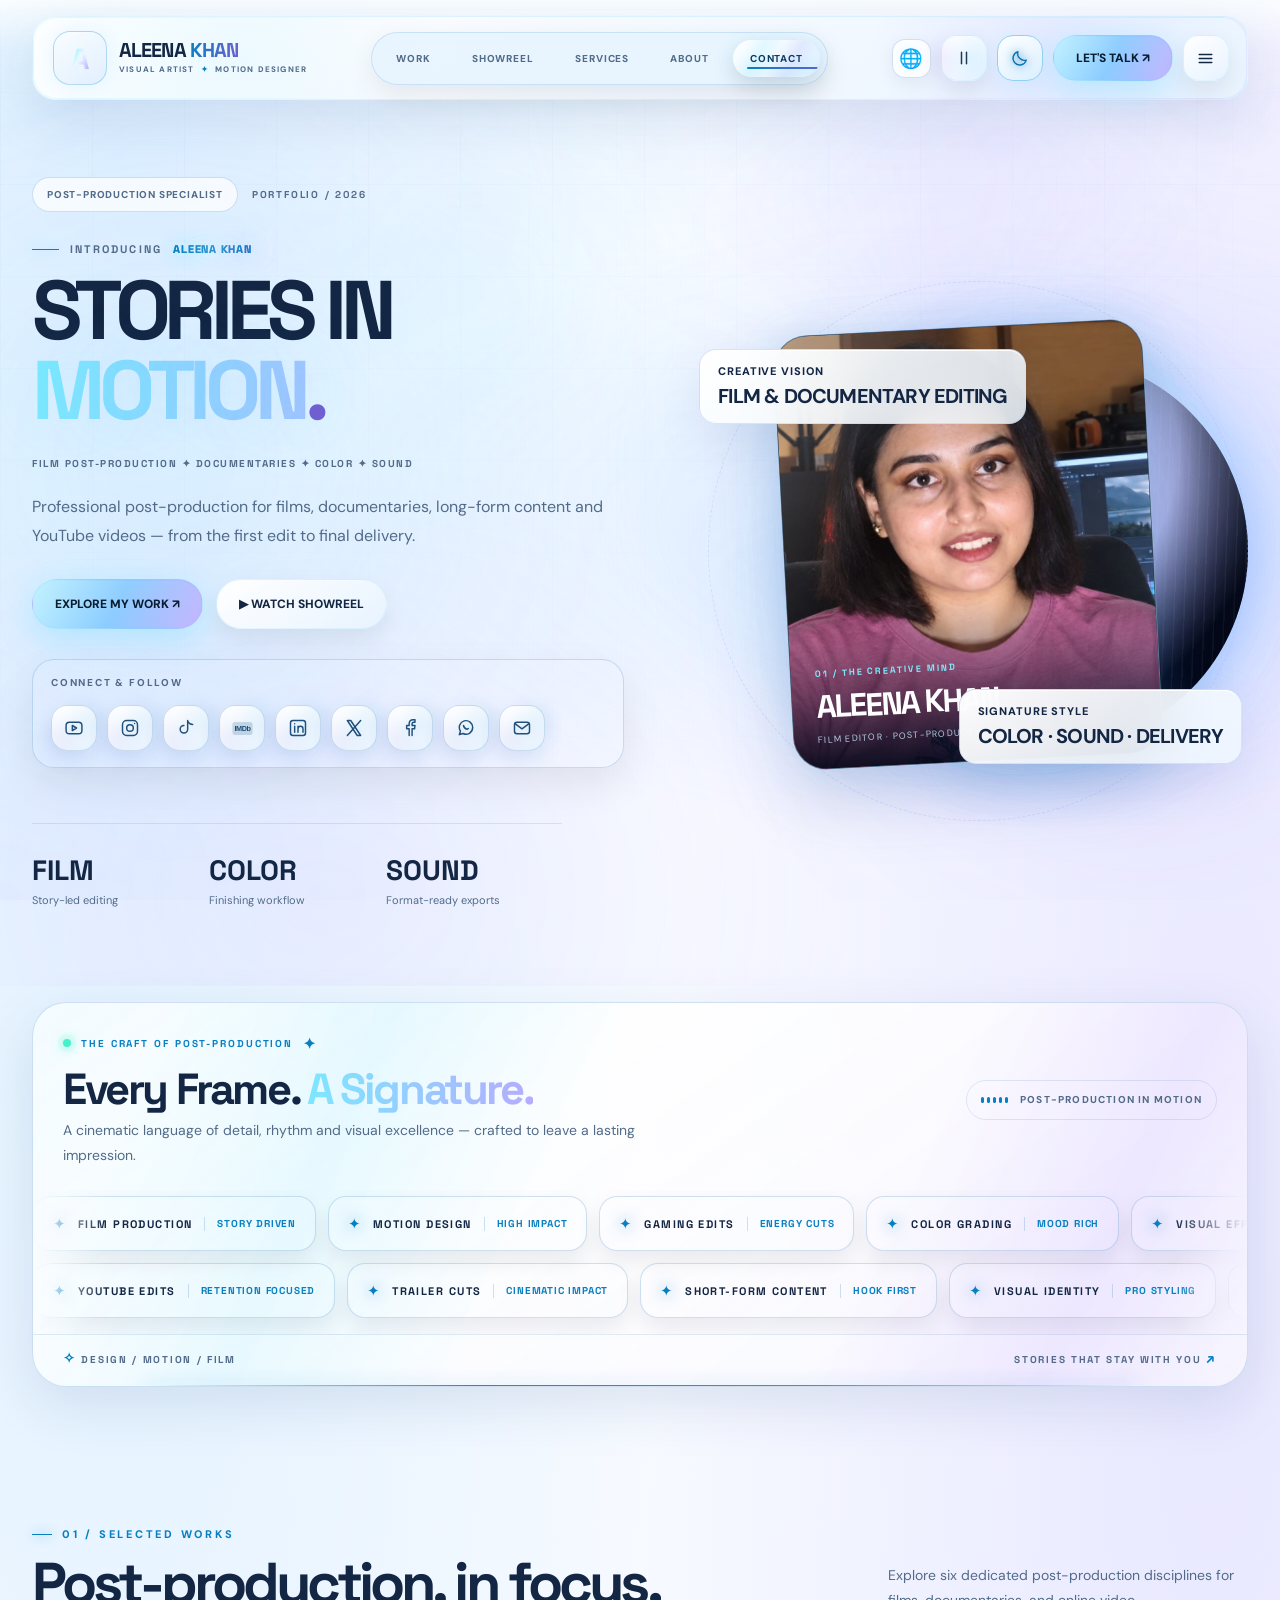
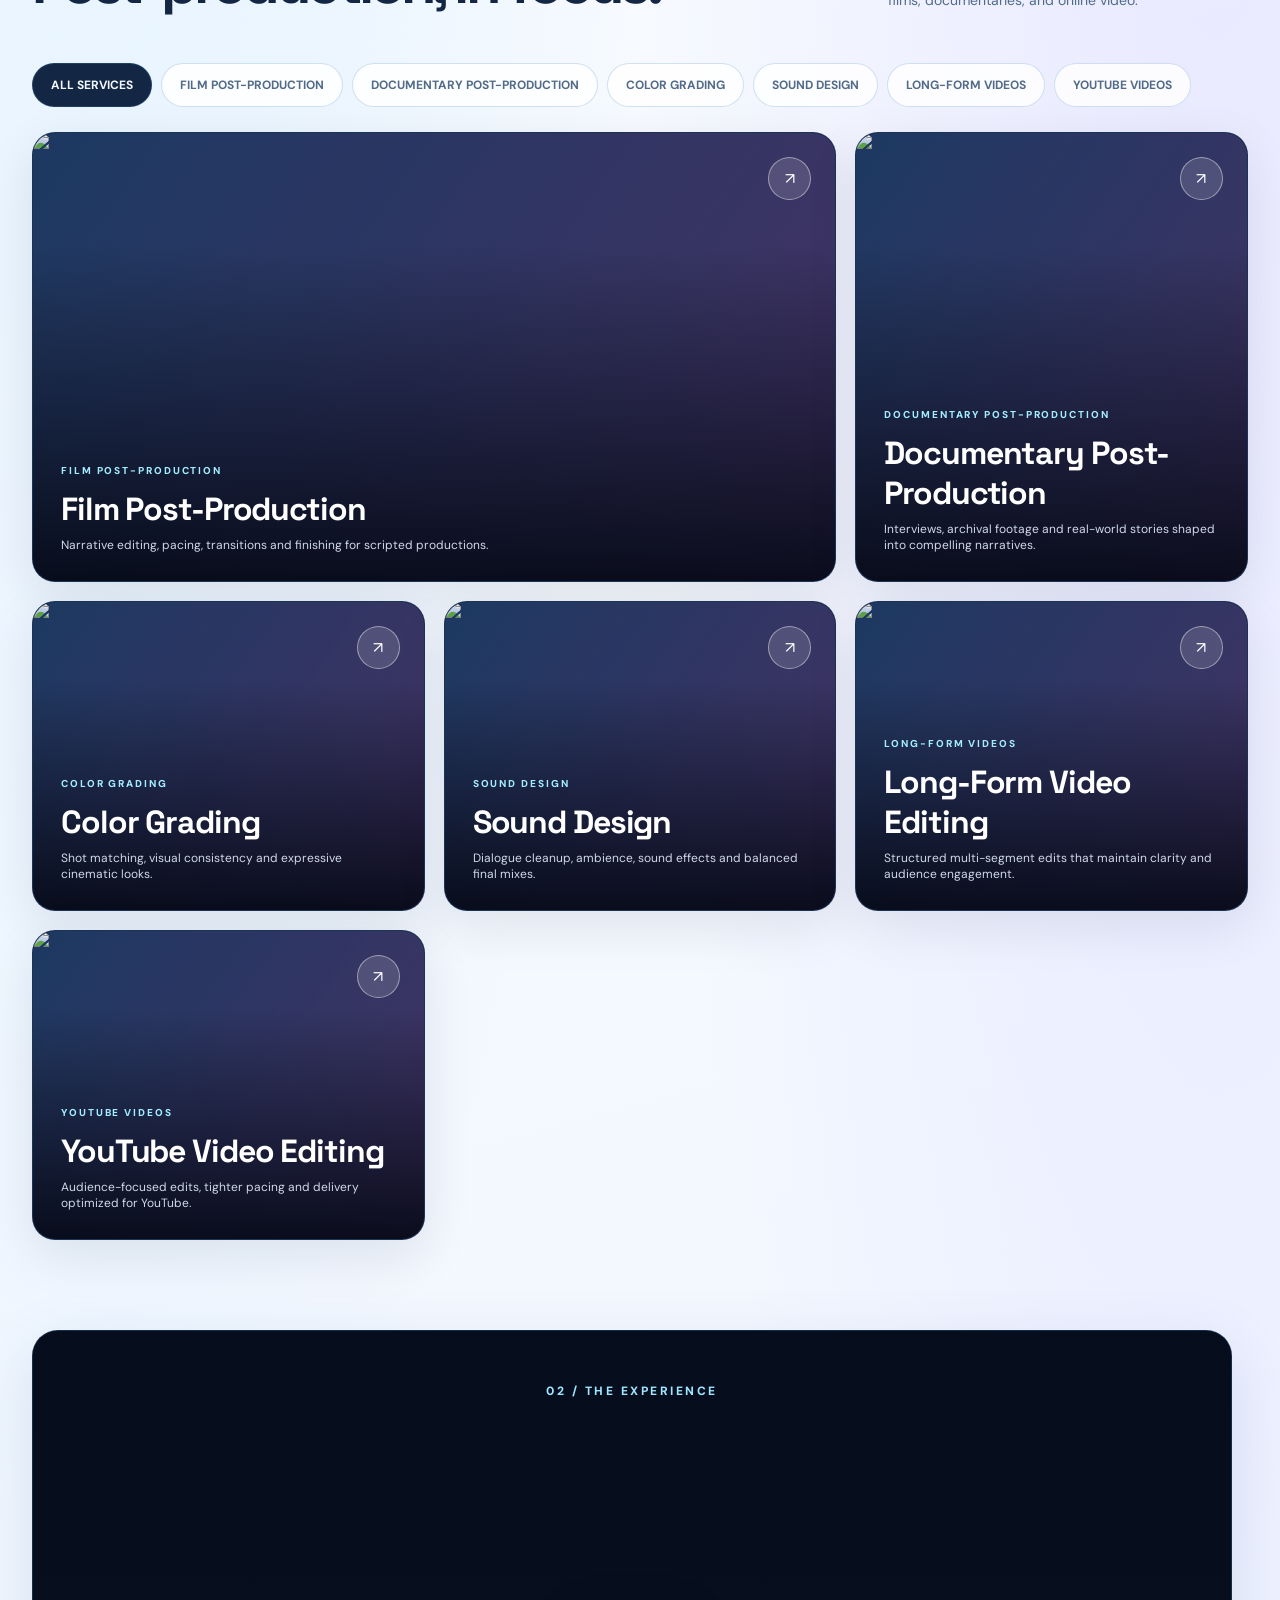
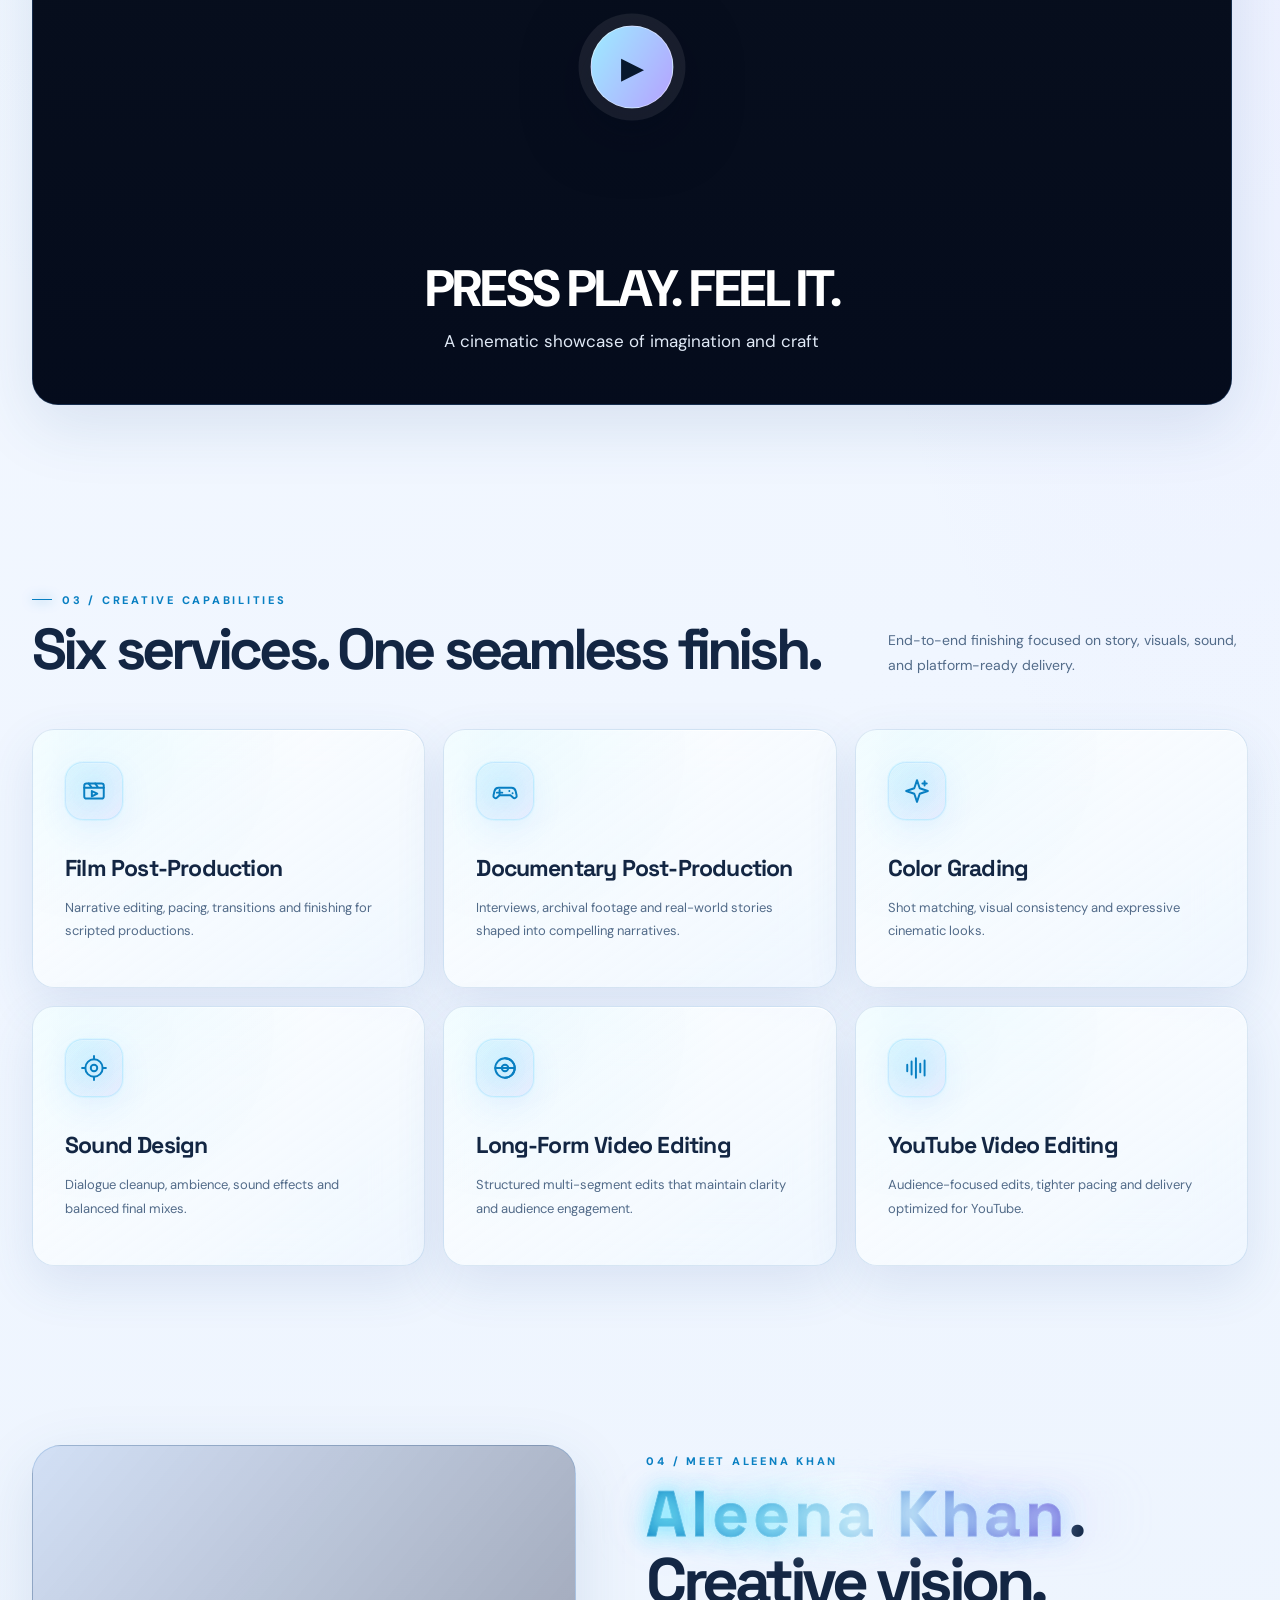
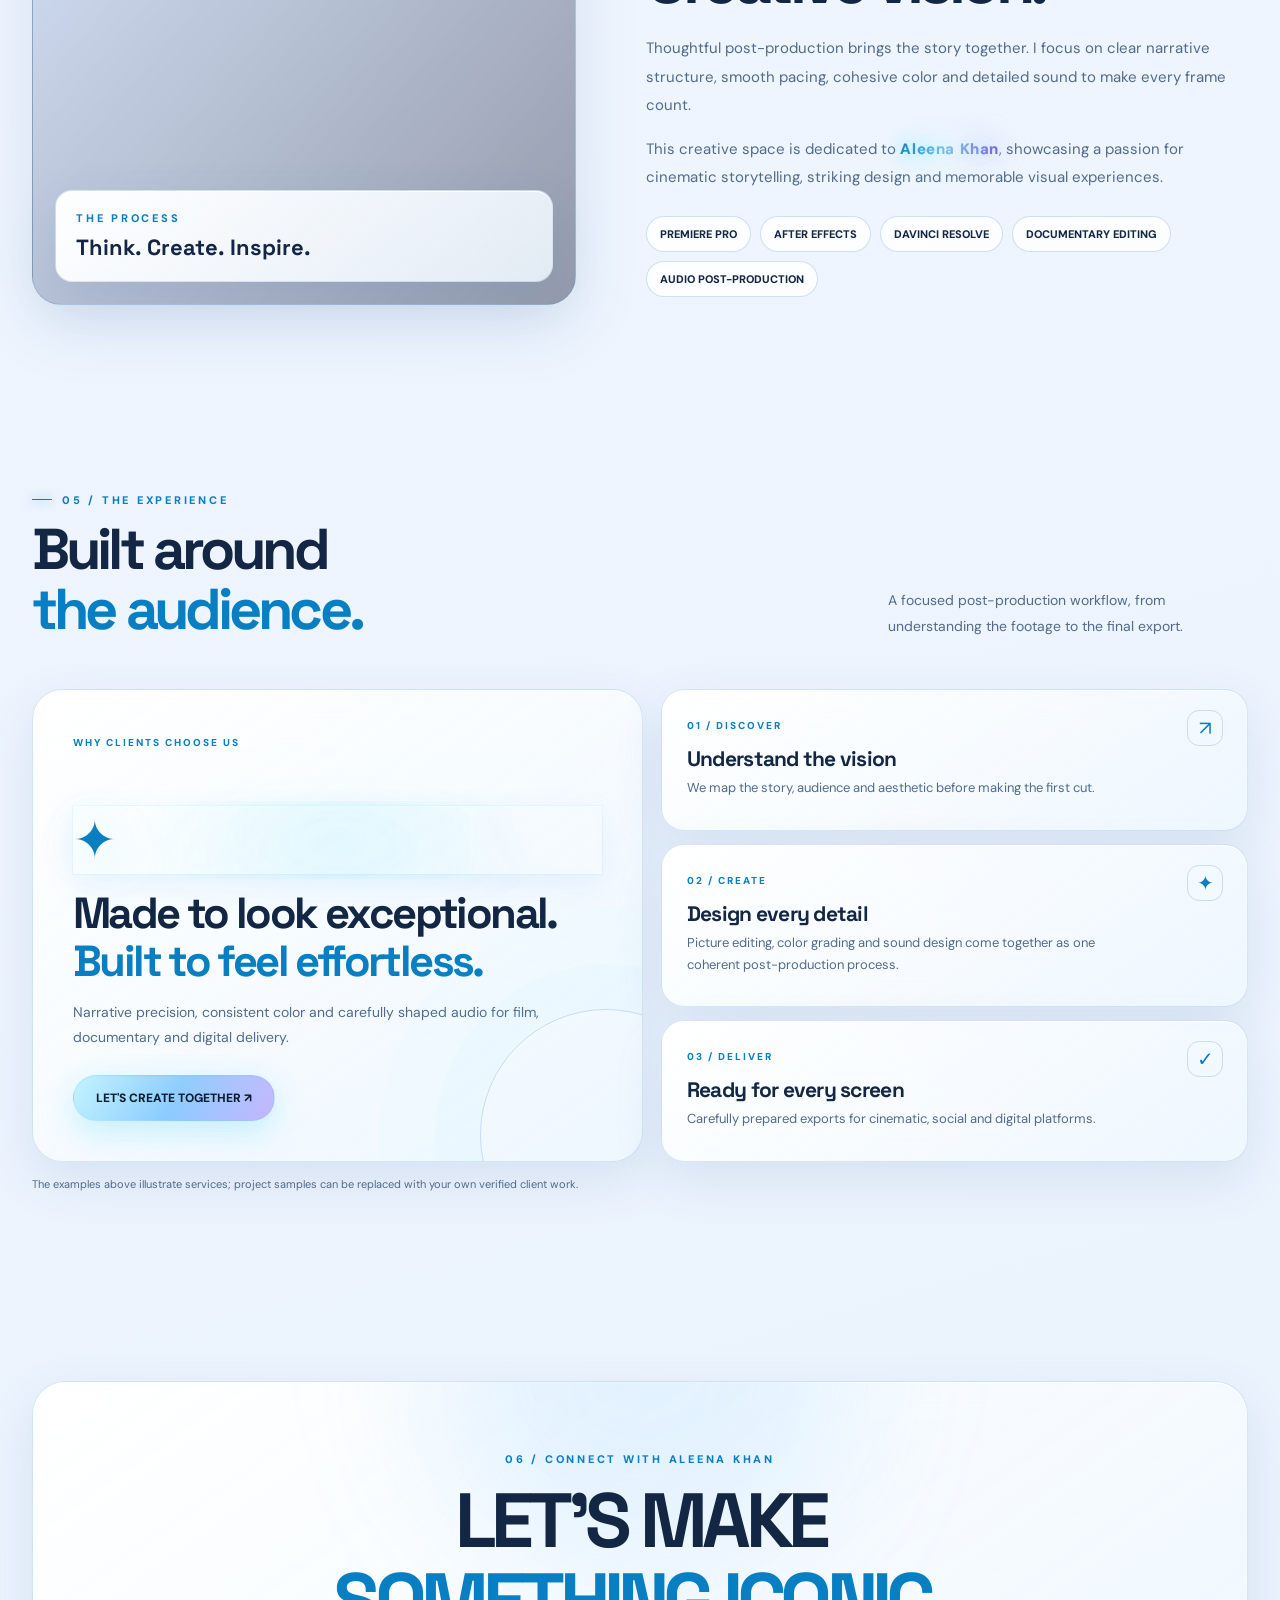
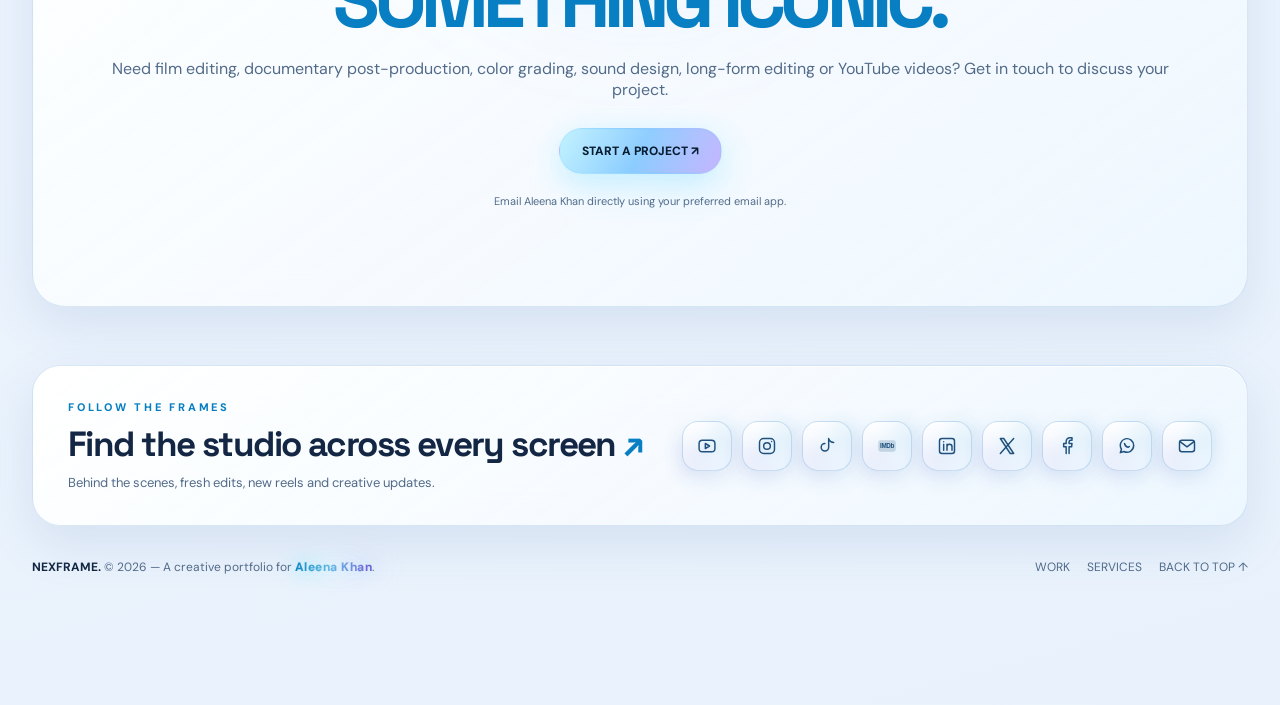
==== index.html @ dc27b66c "Add files via upload" ====
<!DOCTYPE html>

<html data-theme="dark" lang="en">
<head>
<meta charset="utf-8"/>
<meta content="width=device-width,initial-scale=1" name="viewport"/>
<meta content="#080c18" name="theme-color"/>
<meta content="Aleena Khan specializes in film post-production, documentary post-production, color grading, sound design, long-form video editing and YouTube editing." name="description"/>
<title>Aleena Khan | Film &amp; Video Post-Production</title>
<link href="https://fonts.googleapis.com" rel="preconnect"/>
<link crossorigin="" href="https://fonts.gstatic.com" rel="preconnect"/>
<link href="https://fonts.googleapis.com/css2?family=DM+Sans:wght@400;500;600;700;800&amp;family=Space+Grotesk:wght@400;500;600;700&amp;display=swap" rel="stylesheet"/>
<link href="css/style.css" rel="stylesheet"/>
<link href="css/languages.css" rel="stylesheet"/>
<link href="css/nav-match-home.css" rel="stylesheet"/>
<link href="css/showreel-fullframe.css" rel="stylesheet"/></head>
<body>
<div aria-hidden="true" class="aurora-atmosphere"><span class="blob one"></span><span class="blob two"></span></div>
<div aria-hidden="true" class="ambient-grid"></div>
<div aria-hidden="true" class="light-beams"></div>
<div aria-hidden="true" class="noise-overlay"></div>
<div aria-hidden="true" id="progress"></div>
<div aria-hidden="true" class="cursorlight" id="cursor"></div>
<header class="nav">
<div class="wrap navinner"><a aria-label="Aleena Khan — home" class="aleena-brand" href="#home"><span class="brand-logo"><img alt="" onerror="this.hidden=true" onload="this.parentElement.classList.add('has-logo')" src="images/aleena-logo.png"/><span aria-hidden="true" class="brand-monogram">A</span></span><span class="brand-copy"><strong>ALEENA
                        <em>KHAN</em></strong><small>VISUAL ARTIST <span aria-hidden="true">✦</span> MOTION
                        DESIGNER</small></span></a>
<nav aria-label="Main navigation" class="navlinks" id="navlinks"><a href="#work">WORK</a><a href="#showreel">SHOWREEL</a><a href="#services">SERVICES</a><a href="#about">ABOUT</a><a href="#contact">CONTACT</a></nav>
<div class="controls">
<div class="language-control"><label class="sr-only" for="siteLanguage">Website language</label><span aria-hidden="true" class="language-icon">🌐</span><select aria-label="Website language" id="siteLanguage">
<option value="en">EN · English</option>
<option value="ur">اردو · Urdu</option>
<option value="ps">پښتو · Pashto</option>
<option value="zh">中文 · Chinese</option>
</select></div><button aria-label="Pause animations" aria-pressed="false" class="iconbtn" id="motionToggle" title="Pause or resume animations" type="button"><svg aria-hidden="true" viewbox="0 0 24 24">
<path d="M9 5v14M15 5v14"></path>
</svg></button>
<div class="theme-control"><button aria-controls="themePanel" aria-expanded="false" aria-haspopup="true" aria-label="Choose color theme" class="iconbtn" id="theme" title="Choose theme" type="button">☀</button>
<div aria-label="Choose a website theme" class="theme-panel" hidden="" id="themePanel" role="group">
<div class="theme-panel-title">CHOOSE YOUR EXPERIENCE <span>✦</span></div>
<div class="theme-options"><button data-set-theme="dark" style="--swatch:#101e3e" type="button">◐ <span>Midnight</span></button><button data-set-theme="light" style="--swatch:#e8f5ff" type="button">☼ <span>Pearl
                                    Light</span></button><button data-set-theme="love" style="--swatch:#ef75a8" type="button">♥ <span>Rose Love</span></button><button data-set-theme="royal" style="--swatch:#8f77ea" type="button">✦ <span>Royal
                                    Violet</span></button><button data-set-theme="emerald" style="--swatch:#38d8b3" type="button">❖ <span>Emerald</span></button><button data-set-theme="sunset" style="--swatch:#ffae84" type="button">✺ <span>Sunset</span></button></div>
</div>
</div><a class="pill primary contactnav" href="#contact">LET'S TALK ↗</a><button aria-controls="navlinks" aria-expanded="false" aria-label="Open navigation" class="iconbtn menu" id="menu">☰</button>
</div>
</div>
</header>
<main>
<section class="hero" id="home">
<div class="wrap hero-grid">
<div>
<div class="aleena-hero-top"><span class="available">POST-PRODUCTION SPECIALIST</span><span class="aleena-index">PORTFOLIO / 2026</span></div>
<div class="personal-intro"><span class="intro-line"></span> INTRODUCING <strong class="glow-name hero-focus" data-text="ALEENA KHAN">ALEENA KHAN</strong></div>
<h1 class="h1 aleena-headline"><span class="headline-first">STORIES IN</span><span class="gradient">MOTION<span class="headline-dot">.</span></span></h1>
<p class="aleena-role">FILM POST-PRODUCTION ✦ DOCUMENTARIES ✦ COLOR ✦ SOUND</p>
<p class="intro aleena-description">Professional post-production for films, documentaries, long-form content and YouTube videos — from the first edit to final delivery.</p>
<div class="hero-buttons"><a class="pill primary" href="#work">EXPLORE MY WORK ↗</a><a class="pill" href="#showreel">▶ WATCH SHOWREEL</a></div>
<div class="hero-social"><span>CONNECT &amp; FOLLOW</span>
<div aria-label="Social media links" class="socials hero-socials"><a aria-label="YouTube" class="social-link" href="https://www.youtube.com/" rel="noopener noreferrer" target="_blank" title="YouTube"><svg aria-hidden="true" viewbox="0 0 24 24">
<rect height="14" rx="4" width="19" x="2.5" y="5"></rect>
<path d="m10 9 5 3-5 3z"></path>
</svg></a><a aria-label="Instagram" class="social-link" href="https://www.instagram.com/" rel="noopener noreferrer" target="_blank" title="Instagram"><svg aria-hidden="true" viewbox="0 0 24 24">
<rect height="18" rx="5" width="18" x="3" y="3"></rect>
<circle cx="12" cy="12" r="4"></circle>
<path d="M17.5 6.7h.01"></path>
</svg></a><a aria-label="TikTok" class="social-link" href="https://www.tiktok.com/" rel="noopener noreferrer" target="_blank" title="TikTok"><svg aria-hidden="true" viewbox="0 0 24 24">
<path d="M14 3v10.5a4.5 4.5 0 1 1-4.5-4.5"></path>
<path d="M14 4c1.3 2.4 3.1 3.7 6 3.8"></path>
</svg></a><a aria-label="IMDb" class="social-link social-imdb" href="https://www.imdb.com/name/nm18839182/" rel="noopener noreferrer" target="_blank" title="IMDb — film credits and profile"><svg aria-hidden="true" viewbox="0 0 24 24">
<rect fill="currentColor" height="13.6" opacity=".19" rx="2.8" stroke="none" width="21" x="1.5" y="5.2"></rect><text fill="currentColor" font-family="Arial, sans-serif" font-size="7.6" font-weight="900" letter-spacing="-.5" stroke="none" text-anchor="middle" x="12" y="14.6">IMDb</text>
</svg></a><a aria-label="LinkedIn" class="social-link" href="https://www.linkedin.com/in/aleenaarx" rel="noopener noreferrer" target="_blank" title="LinkedIn"><svg aria-hidden="true" viewbox="0 0 24 24">
<rect height="18" rx="3" width="18" x="3" y="3"></rect>
<path d="M8 10v7M8 7v.01M12 17v-7M12 13a3 3 0 0 1 6 0v4"></path>
</svg></a><a aria-label="X (Twitter)" class="social-link" href="https://x.com/" rel="noopener noreferrer" target="_blank" title="X (Twitter)"><svg aria-hidden="true" viewbox="0 0 24 24">
<path d="M4 3h4.1L20 21h-4.1L4 3Z"></path>
<path d="M20 3 4 21"></path>
</svg></a><a aria-label="Facebook" class="social-link" href="https://www.facebook.com/" rel="noopener noreferrer" target="_blank" title="Facebook"><svg aria-hidden="true" viewbox="0 0 24 24">
<path d="M14.5 21v-8h3l.5-4h-3.5V7c0-1.2.4-2 2-2H18V2.2A16 16 0 0 0 15.6 2C12.8 2 11 3.7 11 6.7V9H8v4h3v8"></path>
</svg></a><a aria-label="WhatsApp" class="social-link" href="https://wa.me/" rel="noopener noreferrer" target="_blank" title="WhatsApp"><svg aria-hidden="true" viewbox="0 0 24 24">
<path d="M20 11.5a8 8 0 0 1-11.7 7.1L4 20l1.4-4.3A8 8 0 1 1 20 11.5Z"></path>
<path d="M9 9c.4 2.2 2.1 4 4.3 4.6l1.5-1"></path>
</svg></a><a aria-label="Email" class="social-link" href="https://mail.google.com/mail/?view=cm&amp;fs=1&amp;to=aleena.postproduction@gmail.com&amp;su=Portfolio%20Inquiry" rel="noopener noreferrer" target="_blank" title="Email"><svg aria-hidden="true" viewbox="0 0 24 24">
<rect height="14" rx="3" width="18" x="3" y="5"></rect>
<path d="m4 7 8 6 8-6"></path>
</svg></a></div>
</div>
<div class="stats">
<div><strong>FILM</strong><span>Story-led editing</span></div>
<div><strong>COLOR</strong><span>Finishing workflow</span></div>
<div><strong>SOUND</strong><span>Format-ready exports</span></div>
</div>
</div>
<div aria-label="Aleena Khan portrait showcase" class="stage portrait-stage">
<div class="halo"></div>
<div class="portrait-card">
<div aria-hidden="true" class="portrait-grid"></div><img alt="Aleena Khan portrait" class="portrait-photo" decoding="async" hidden="" id="aleenaPortrait" src="images/aleena-khan.jpg"/>
<div class="portrait-empty" id="portraitEmpty"><span class="portrait-monogram">A<span>✦</span></span><span class="portrait-caption">THE FACE
                                BEHIND THE FRAMES</span></div>
<div class="portrait-overlay"><span>01 / THE CREATIVE MIND</span><strong>ALEENA
                                KHAN</strong><small>FILM EDITOR · POST-PRODUCTION SPECIALIST</small></div>
</div>
<div class="floating a glass">CREATIVE VISION<strong>FILM &amp; DOCUMENTARY EDITING</strong></div>
<div class="floating b glass">SIGNATURE STYLE<strong>COLOR · SOUND · DELIVERY</strong></div>
</div>
</div>
</section>
<section aria-label="Creative production capabilities" class="flow-section">
<div class="wrap">
<div class="flow-panel reveal">
<div class="flow-head">
<div class="flow-identity"><span class="flow-label"><span class="flow-led"></span> THE CRAFT OF
                                POST-PRODUCTION <span class="flow-label-star">✦</span></span>
<h2>Every Frame. <em>A Signature.</em></h2>
<p>A cinematic language of detail, rhythm and visual excellence — crafted to leave a lasting
                                impression.</p>
</div>
<div class="flow-status"><span aria-hidden="true" class="flow-eq"><i></i><i></i><i></i><i></i><i></i></span> POST-PRODUCTION IN MOTION</div>
</div>
<div aria-hidden="true" class="flow-window">
<div class="flow-track">
<div class="flow-set"><span class="flow-chip"><span aria-hidden="true" class="flow-spark">✦</span><span class="flow-name">Film production</span><span class="flow-div"></span><span class="flow-caption">Story
                                        driven</span></span><span class="flow-chip"><span aria-hidden="true" class="flow-spark">✦</span><span class="flow-name">Motion design</span><span class="flow-div"></span><span class="flow-caption">High
                                        impact</span></span><span class="flow-chip"><span aria-hidden="true" class="flow-spark">✦</span><span class="flow-name">Gaming edits</span><span class="flow-div"></span><span class="flow-caption">Energy
                                        cuts</span></span><span class="flow-chip"><span aria-hidden="true" class="flow-spark">✦</span><span class="flow-name">Color grading</span><span class="flow-div"></span><span class="flow-caption">Mood rich</span></span><span class="flow-chip"><span aria-hidden="true" class="flow-spark">✦</span><span class="flow-name">Visual effects</span><span class="flow-div"></span><span class="flow-caption">Clean details</span></span><span class="flow-chip"><span aria-hidden="true" class="flow-spark">✦</span><span class="flow-name">Creative
                                        direction</span><span class="flow-div"></span><span class="flow-caption">Brand
                                        feel</span></span><span class="flow-chip"><span aria-hidden="true" class="flow-spark">✦</span><span class="flow-name">Social reels</span><span class="flow-div"></span><span class="flow-caption">Fast delivery</span></span>
</div>
<div aria-hidden="true" class="flow-set"><span class="flow-chip"><span aria-hidden="true" class="flow-spark">✦</span><span class="flow-name">Film production</span><span class="flow-div"></span><span class="flow-caption">Story
                                        driven</span></span><span class="flow-chip"><span aria-hidden="true" class="flow-spark">✦</span><span class="flow-name">Motion design</span><span class="flow-div"></span><span class="flow-caption">High
                                        impact</span></span><span class="flow-chip"><span aria-hidden="true" class="flow-spark">✦</span><span class="flow-name">Gaming edits</span><span class="flow-div"></span><span class="flow-caption">Energy
                                        cuts</span></span><span class="flow-chip"><span aria-hidden="true" class="flow-spark">✦</span><span class="flow-name">Color grading</span><span class="flow-div"></span><span class="flow-caption">Mood rich</span></span><span class="flow-chip"><span aria-hidden="true" class="flow-spark">✦</span><span class="flow-name">Visual effects</span><span class="flow-div"></span><span class="flow-caption">Clean details</span></span><span class="flow-chip"><span aria-hidden="true" class="flow-spark">✦</span><span class="flow-name">Creative
                                        direction</span><span class="flow-div"></span><span class="flow-caption">Brand
                                        feel</span></span><span class="flow-chip"><span aria-hidden="true" class="flow-spark">✦</span><span class="flow-name">Social reels</span><span class="flow-div"></span><span class="flow-caption">Fast delivery</span></span>
</div>
</div>
<div class="flow-track reverse">
<div class="flow-set"><span class="flow-chip"><span aria-hidden="true" class="flow-spark">✦</span><span class="flow-name">YouTube edits</span><span class="flow-div"></span><span class="flow-caption">Retention
                                        focused</span></span><span class="flow-chip"><span aria-hidden="true" class="flow-spark">✦</span><span class="flow-name">Trailer cuts</span><span class="flow-div"></span><span class="flow-caption">Cinematic
                                        impact</span></span><span class="flow-chip"><span aria-hidden="true" class="flow-spark">✦</span><span class="flow-name">Short-form
                                        content</span><span class="flow-div"></span><span class="flow-caption">Hook
                                        first</span></span><span class="flow-chip"><span aria-hidden="true" class="flow-spark">✦</span><span class="flow-name">Visual identity</span><span class="flow-div"></span><span class="flow-caption">Pro
                                        styling</span></span><span class="flow-chip"><span aria-hidden="true" class="flow-spark">✦</span><span class="flow-name">Sound design</span><span class="flow-div"></span><span class="flow-caption">Immersive
                                        feel</span></span><span class="flow-chip"><span aria-hidden="true" class="flow-spark">✦</span><span class="flow-name">Film campaigns</span><span class="flow-div"></span><span class="flow-caption">Made to move</span></span>
</div>
<div aria-hidden="true" class="flow-set"><span class="flow-chip"><span aria-hidden="true" class="flow-spark">✦</span><span class="flow-name">YouTube edits</span><span class="flow-div"></span><span class="flow-caption">Retention
                                        focused</span></span><span class="flow-chip"><span aria-hidden="true" class="flow-spark">✦</span><span class="flow-name">Trailer cuts</span><span class="flow-div"></span><span class="flow-caption">Cinematic
                                        impact</span></span><span class="flow-chip"><span aria-hidden="true" class="flow-spark">✦</span><span class="flow-name">Short-form
                                        content</span><span class="flow-div"></span><span class="flow-caption">Hook
                                        first</span></span><span class="flow-chip"><span aria-hidden="true" class="flow-spark">✦</span><span class="flow-name">Visual identity</span><span class="flow-div"></span><span class="flow-caption">Pro
                                        styling</span></span><span class="flow-chip"><span aria-hidden="true" class="flow-spark">✦</span><span class="flow-name">Sound design</span><span class="flow-div"></span><span class="flow-caption">Immersive
                                        feel</span></span><span class="flow-chip"><span aria-hidden="true" class="flow-spark">✦</span><span class="flow-name">Film campaigns</span><span class="flow-div"></span><span class="flow-caption">Made to move</span></span>
</div>
</div>
</div>
<div class="flow-bottom"><span><span class="flow-pin">✧</span> DESIGN / MOTION /
                            FILM</span><span>STORIES THAT STAY WITH YOU <span class="flow-pin">↗</span></span></div>
</div>
</div>
</section>
<section class="section" id="work">
<div class="wrap">
<div class="sectionhead reveal">
<div>
<div class="eyebrow">01 / SELECTED WORKS</div>
<h2>Post-production, in focus.</h2>
</div>
<p>Explore six dedicated post-production disciplines for films, documentaries, and online video.</p>
</div>
<div aria-label="Filter projects" class="filters reveal" role="group"><button aria-pressed="true" class="filter" data-filter="all">ALL SERVICES</button><button aria-pressed="false" class="filter" data-filter="film">FILM POST-PRODUCTION</button><button aria-pressed="false" class="filter" data-filter="documentary">DOCUMENTARY POST-PRODUCTION</button><button aria-pressed="false" class="filter" data-filter="color">COLOR GRADING</button><button aria-pressed="false" class="filter" data-filter="sound">SOUND DESIGN</button><button aria-pressed="false" class="filter" data-filter="longform">LONG-FORM VIDEOS</button><button aria-pressed="false" class="filter" data-filter="youtube">YOUTUBE VIDEOS</button></div>
<div class="projects"><article aria-label="Learn about Film Post-Production" class="project reveal" data-category="film" data-desc="Narrative editing, pacing, transitions and finishing for scripted productions." data-title="Film Post-Production" role="button" tabindex="0">
<img alt="Film Post-Production illustrative visual" decoding="async" loading="lazy" src="https://images.unsplash.com/photo-1489599849927-2ee91cede3ba?w=1200&amp;q=75"/><span class="corner">↗</span>
<div class="project-info"><span class="category">FILM POST-PRODUCTION</span>
<h3>Film Post-Production</h3>
<p>Narrative editing, pacing, transitions and finishing for scripted productions.</p>
</div>
</article><article aria-label="Learn about Documentary Post-Production" class="project reveal" data-category="documentary" data-desc="Interviews, archival footage and real-world stories shaped into compelling narratives." data-title="Documentary Post-Production" role="button" tabindex="0">
<img alt="Documentary Post-Production illustrative visual" decoding="async" loading="lazy" src="https://images.unsplash.com/photo-1492619375914-88005aa9e8fb?w=1200&amp;q=75"/><span class="corner">↗</span>
<div class="project-info"><span class="category">DOCUMENTARY POST-PRODUCTION</span>
<h3>Documentary Post-Production</h3>
<p>Interviews, archival footage and real-world stories shaped into compelling narratives.</p>
</div>
</article><article aria-label="Learn about Color Grading" class="project reveal" data-category="color" data-desc="Shot matching, visual consistency and expressive cinematic looks." data-title="Color Grading" role="button" tabindex="0">
<img alt="Color Grading illustrative visual" decoding="async" loading="lazy" src="https://images.unsplash.com/photo-1518709268805-4e9042af9f23?w=1200&amp;q=75"/><span class="corner">↗</span>
<div class="project-info"><span class="category">COLOR GRADING</span>
<h3>Color Grading</h3>
<p>Shot matching, visual consistency and expressive cinematic looks.</p>
</div>
</article><article aria-label="Learn about Sound Design" class="project reveal" data-category="sound" data-desc="Dialogue cleanup, ambience, sound effects and balanced final mixes." data-title="Sound Design" role="button" tabindex="0">
<img alt="Sound Design illustrative visual" decoding="async" loading="lazy" src="https://images.unsplash.com/photo-1590602847861-f357a9332bbc?w=1200&amp;q=75"/><span class="corner">↗</span>
<div class="project-info"><span class="category">SOUND DESIGN</span>
<h3>Sound Design</h3>
<p>Dialogue cleanup, ambience, sound effects and balanced final mixes.</p>
</div>
</article><article aria-label="Learn about Long-Form Video Editing" class="project reveal" data-category="longform" data-desc="Structured multi-segment edits that maintain clarity and audience engagement." data-title="Long-Form Video Editing" role="button" tabindex="0">
<img alt="Long-Form Video Editing illustrative visual" decoding="async" loading="lazy" src="https://images.unsplash.com/photo-1574717024653-61fd2cf4d44d?w=1200&amp;q=75"/><span class="corner">↗</span>
<div class="project-info"><span class="category">LONG-FORM VIDEOS</span>
<h3>Long-Form Video Editing</h3>
<p>Structured multi-segment edits that maintain clarity and audience engagement.</p>
</div>
</article><article aria-label="Learn about YouTube Video Editing" class="project reveal" data-category="youtube" data-desc="Audience-focused edits, tighter pacing and delivery optimized for YouTube." data-title="YouTube Video Editing" role="button" tabindex="0">
<img alt="YouTube Video Editing illustrative visual" decoding="async" loading="lazy" src="https://images.unsplash.com/photo-1611162616475-46b635cb6868?w=1200&amp;q=75"/><span class="corner">↗</span>
<div class="project-info"><span class="category">YOUTUBE VIDEOS</span>
<h3>YouTube Video Editing</h3>
<p>Audience-focused edits, tighter pacing and delivery optimized for YouTube.</p>
</div>
</article></div>
</div>
</section>
<section class="section" id="showreel" style="padding-top:0">
<div class="wrap">
<div class="showreel showreel-fullframe reveal" id="showreelFrame">
<video aria-label="Aleena Khan cinematic showreel" class="showreel-full-video" id="aleenaShowreelVideo" playsinline="" poster="" preload="metadata">
<source src="videos/aleena-showreel.mp4" type="video/mp4"/>
      Your browser does not support HTML5 video.
    </video>
<div class="showreel-cover" id="showreelCover">
<div class="showreel-cover-top">02 / THE EXPERIENCE</div>
<button aria-label="Play Aleena Khan showreel" class="play showreel-main-play" id="showplay" type="button">▶</button>
<div class="showreel-cover-bottom"><h2>PRESS PLAY. FEEL IT.</h2><p>A cinematic showcase of imagination and craft</p></div>
</div>
<div class="showreel-video-error" hidden="" id="showreelError" role="status">Video not found. Place <code>aleena-showreel.mp4</code> in the <code>videos</code> folder.</div>
</div>
</div>
</section>
<section class="section" id="services">
<div class="wrap">
<div class="sectionhead reveal">
<div>
<div class="eyebrow">03 / CREATIVE CAPABILITIES</div>
<h2>Six services. One seamless finish.</h2>
</div>
<p>End-to-end finishing focused on story, visuals, sound, and platform-ready delivery.</p>
</div>
<div class="services">
<div class="service glass reveal"><span aria-hidden="true" class="service-icon"><svg viewbox="0 0 24 24">
<rect height="14" rx="2" width="18" x="3" y="5"></rect>
<path d="M7 5l3 4m3-4 3 4M3 9h18"></path>
<path d="m10 12 5 2.5-5 2.5z"></path>
</svg></span>
<h3>Film Post-Production</h3>
<p>Narrative editing, pacing, transitions and finishing for scripted productions.</p>
</div>
<div class="service glass reveal"><span aria-hidden="true" class="service-icon"><svg viewbox="0 0 24 24">
<path d="M6 9h12a4 4 0 0 1 3.8 3l.9 4a2 2 0 0 1-3.3 2l-2.3-2H7l-2.3 2a2 2 0 0 1-3.3-2l.9-4A4 4 0 0 1 6 9Z"></path>
<path d="M7 11v5m-2.5-2.5h5M16 12h.01M19 14h.01"></path>
</svg></span>
<h3>Documentary Post-Production</h3>
<p>Interviews, archival footage and real-world stories shaped into compelling narratives.</p>
</div>
<div class="service glass reveal"><span aria-hidden="true" class="service-icon"><svg viewbox="0 0 24 24">
<path d="m12 2 2.5 7.5L22 12l-7.5 2.5L12 22l-2.5-7.5L2 12l7.5-2.5z"></path>
<path d="M19 3v4M17 5h4"></path>
</svg></span>
<h3>Color Grading</h3>
<p>Shot matching, visual consistency and expressive cinematic looks.</p>
</div>
<div class="service glass reveal"><span aria-hidden="true" class="service-icon"><svg viewbox="0 0 24 24">
<circle cx="12" cy="12" r="8"></circle>
<circle cx="12" cy="12" r="3"></circle>
<path d="M12 1v3m0 16v3M1 12h3m16 0h3"></path>
</svg></span>
<h3>Sound Design</h3>
<p>Dialogue cleanup, ambience, sound effects and balanced final mixes.</p>
</div>
<div class="service glass reveal"><span aria-hidden="true" class="service-icon"><svg viewbox="0 0 24 24">
<circle cx="12" cy="12" r="9"></circle>
<path d="M12 3a9 9 0 0 1 0 18M3 12h18"></path>
<circle cx="12" cy="12" r="3"></circle>
</svg></span>
<h3>Long-Form Video Editing</h3>
<p>Structured multi-segment edits that maintain clarity and audience engagement.</p>
</div>
<div class="service glass reveal"><span aria-hidden="true" class="service-icon"><svg viewbox="0 0 24 24">
<path d="M3 9v6m4-9v12m4-15v18m4-13v8m4-11v14"></path>
</svg></span>
<h3>YouTube Video Editing</h3>
<p>Audience-focused edits, tighter pacing and delivery optimized for YouTube.</p>
</div>
</div>
</div>
</section>
<section class="section" id="about">
<div class="wrap about">
<div class="aboutvisual reveal">
<div class="caption glass">
<div class="eyebrow">THE PROCESS</div>
<div style="font:700 22px 'Space Grotesk';margin-top:8px">Think. Create. Inspire.</div>
</div>
</div>
<div class="reveal">
<div class="eyebrow">04 / MEET ALEENA KHAN</div>
<h2><span class="glow-name hero-focus" data-text="Aleena Khan">Aleena Khan</span>.<br/>Creative
                        vision.</h2>
<p>Thoughtful post-production brings the story together. I focus on clear narrative structure, smooth pacing, cohesive color and detailed sound to make every frame count.</p>
<p>This creative space is dedicated to <span class="glow-name" data-text="Aleena Khan">Aleena
                            Khan</span>, showcasing a passion for cinematic storytelling, striking design and memorable
                        visual experiences.</p>
<div class="skilltags"><span>PREMIERE PRO</span><span>AFTER EFFECTS</span><span>DAVINCI
                            RESOLVE</span><span>DOCUMENTARY EDITING</span><span>AUDIO POST-PRODUCTION</span></div>
</div>
</div>
</section>
<section class="section reviews-section" id="reviews">
<div class="wrap">
<div class="sectionhead reveal">
<div>
<div class="eyebrow">05 / THE EXPERIENCE</div>
<h2>Built around<br/><span class="review-gradient">the audience.</span></h2>
</div>
<p>A focused post-production workflow, from understanding the footage to the final export.</p>
</div>
<div class="review-grid">
<article class="review-feature glass reveal"><span class="review-kicker">WHY CLIENTS CHOOSE
                            US</span>
<div class="review-icon">✦</div>
<h3>Made to look exceptional.<br/><span>Built to feel effortless.</span></h3>
<p>Narrative precision, consistent color and carefully shaped audio for film, documentary and digital delivery.</p><a class="pill primary" href="#contact">LET'S CREATE TOGETHER ↗</a>
</article>
<div class="review-stack">
<article class="review-card glass reveal"><span class="review-num">01 / DISCOVER</span>
<div class="review-mark">↗</div>
<h3>Understand the vision</h3>
<p>We map the story, audience and aesthetic before making the first cut.</p>
</article>
<article class="review-card glass reveal"><span class="review-num">02 / CREATE</span>
<div class="review-mark">✦</div>
<h3>Design every detail</h3>
<p>Picture editing, color grading and sound design come together as one coherent post-production process.</p>
</article>
<article class="review-card glass reveal"><span class="review-num">03 / DELIVER</span>
<div class="review-mark">✓</div>
<h3>Ready for every screen</h3>
<p>Carefully prepared exports for cinematic, social and digital platforms.</p>
</article>
</div>
</div>
<p class="reviews-note">The examples above illustrate services; project samples can be replaced with your own verified client work.</p>
</div>
</section>
<section class="section" id="contact">
<div class="wrap">
<div class="contact glass reveal">
<div class="eyebrow">06 / CONNECT WITH ALEENA KHAN</div>
<h2>LET'S MAKE<br/><span style="color:var(--accent)">SOMETHING ICONIC.</span></h2>
<p>Need film editing, documentary post-production, color grading, sound design, long-form editing or YouTube videos? Get in touch to discuss your project.</p><a class="pill primary" href="https://mail.google.com/mail/?view=cm&amp;fs=1&amp;to=aleena.postproduction@gmail.com&amp;su=New%20creative%20project" rel="noopener noreferrer" target="_blank">START A
                        PROJECT ↗</a>
<p style="font-size:11px;margin-top:20px">Email Aleena Khan directly using your preferred email app.
                    </p>
</div>
<div class="connect-strip glass reveal">
<div>
<div class="eyebrow">FOLLOW THE FRAMES</div>
<h3>Find the studio across every screen <span>↗</span></h3>
<p>Behind the scenes, fresh edits, new reels and creative updates.</p>
</div>
<div aria-label="Social media links" class="socials footer-socials"><a aria-label="YouTube" class="social-link" href="https://www.youtube.com/" rel="noopener noreferrer" target="_blank" title="YouTube"><svg aria-hidden="true" viewbox="0 0 24 24">
<rect height="14" rx="4" width="19" x="2.5" y="5"></rect>
<path d="m10 9 5 3-5 3z"></path>
</svg></a><a aria-label="Instagram" class="social-link" href="https://www.instagram.com/" rel="noopener noreferrer" target="_blank" title="Instagram"><svg aria-hidden="true" viewbox="0 0 24 24">
<rect height="18" rx="5" width="18" x="3" y="3"></rect>
<circle cx="12" cy="12" r="4"></circle>
<path d="M17.5 6.7h.01"></path>
</svg></a><a aria-label="TikTok" class="social-link" href="https://www.tiktok.com/" rel="noopener noreferrer" target="_blank" title="TikTok"><svg aria-hidden="true" viewbox="0 0 24 24">
<path d="M14 3v10.5a4.5 4.5 0 1 1-4.5-4.5"></path>
<path d="M14 4c1.3 2.4 3.1 3.7 6 3.8"></path>
</svg></a><a aria-label="IMDb" class="social-link social-imdb" href="https://www.imdb.com/" rel="noopener noreferrer" target="_blank" title="IMDb — film credits and profile"><svg aria-hidden="true" viewbox="0 0 24 24">
<rect fill="currentColor" height="13.6" opacity=".19" rx="2.8" stroke="none" width="21" x="1.5" y="5.2"></rect><text fill="currentColor" font-family="Arial, sans-serif" font-size="7.6" font-weight="900" letter-spacing="-.5" stroke="none" text-anchor="middle" x="12" y="14.6">IMDb</text>
</svg></a><a aria-label="LinkedIn" class="social-link" href="https://www.linkedin.com/" rel="noopener noreferrer" target="_blank" title="LinkedIn"><svg aria-hidden="true" viewbox="0 0 24 24">
<rect height="18" rx="3" width="18" x="3" y="3"></rect>
<path d="M8 10v7M8 7v.01M12 17v-7M12 13a3 3 0 0 1 6 0v4"></path>
</svg></a><a aria-label="X (Twitter)" class="social-link" href="https://x.com/" rel="noopener noreferrer" target="_blank" title="X (Twitter)"><svg aria-hidden="true" viewbox="0 0 24 24">
<path d="M4 3h4.1L20 21h-4.1L4 3Z"></path>
<path d="M20 3 4 21"></path>
</svg></a><a aria-label="Facebook" class="social-link" href="https://www.facebook.com/" rel="noopener noreferrer" target="_blank" title="Facebook"><svg aria-hidden="true" viewbox="0 0 24 24">
<path d="M14.5 21v-8h3l.5-4h-3.5V7c0-1.2.4-2 2-2H18V2.2A16 16 0 0 0 15.6 2C12.8 2 11 3.7 11 6.7V9H8v4h3v8"></path>
</svg></a><a aria-label="WhatsApp" class="social-link" href="https://wa.me/" rel="noopener noreferrer" target="_blank" title="WhatsApp"><svg aria-hidden="true" viewbox="0 0 24 24">
<path d="M20 11.5a8 8 0 0 1-11.7 7.1L4 20l1.4-4.3A8 8 0 1 1 20 11.5Z"></path>
<path d="M9 9c.4 2.2 2.1 4 4.3 4.6l1.5-1"></path>
</svg></a><a aria-label="Email" class="social-link" href="https://mail.google.com/mail/?view=cm&amp;fs=1&amp;to=aleena.postproduction@gmail.com" rel="noopener noreferrer" target="_blank" title="Email"><svg aria-hidden="true" viewbox="0 0 24 24">
<rect height="14" rx="3" width="18" x="3" y="5"></rect>
<path d="m4 7 8 6 8-6"></path>
</svg></a></div>
</div>
<footer class="footer">
<div><strong style="color:var(--ink)">NEXFRAME.</strong> © <span id="year"></span> — A creative
                        portfolio for <strong class="glow-name" data-text="Aleena Khan">Aleena Khan</strong>.</div>
<div><a href="#work">WORK</a><a href="#services">SERVICES</a><a href="#home">BACK TO TOP ↑</a></div>
</footer>
</div>
</section>
</main><button aria-label="Back to top" class="iconbtn" id="backtop" title="Back to top">↑</button>

<div aria-live="polite" id="status" role="status"></div>
<div aria-labelledby="modaltitle" aria-modal="true" class="modal" id="modal" role="dialog">
<div class="modalpanel"><button aria-label="Close dialog" class="iconbtn close" id="close">✕</button>
<div class="eyebrow">ALEENA KHAN / POST-PRODUCTION SERVICES</div>
<h2 id="modaltitle">Project</h2>
<div class="video-placeholder" id="modalart">✦</div>
<p id="modaldesc"></p>
<p style="font-size:12px">Service overview. Replace illustrative cards with examples of your own completed projects.</p>
</div>
</div>
<script defer="" src="js/main.js"></script><script defer="" src="js/showreel-fullframe.js"></script>
<script defer="" src="js/languages.js"></script>

</body>
</html>
---- css/style.css ----
:root{color-scheme:dark;--bg:#050913;--ink:#f5f9ff;--muted:#9aabc8;--glass:rgba(12,20,40,.66);--line:rgba(171,207,255,.15);--line2:rgba(202,228,255,.26);--accent:#68deff;--accent2:#8e83ff;--elev:rgba(9,14,30,.94);--shadow:0 24px 90px rgba(1,4,12,.55);--hero:#081223;--cardveil:linear-gradient(0deg,rgba(4,8,20,.92),rgba(4,8,20,.08) 75%)}html[data-theme=light]{color-scheme:light;--bg:#f4f8fd;--ink:#10213a;--muted:#5a6c87;--glass:rgba(255,255,255,.74);--line:rgba(55,86,126,.13);--line2:rgba(70,111,162,.2);--accent:#0a86c8;--accent2:#6558d8;--elev:rgba(255,255,255,.96);--shadow:0 24px 80px rgba(80,100,122,.14);--hero:#e8f1ff;--cardveil:linear-gradient(0deg,rgba(4,8,20,.9),rgba(4,8,20,.05) 75%)}*{box-sizing:border-box}html{scroll-behavior:smooth;scroll-padding-top:92px}body{margin:0;background:radial-gradient(circle at 18% 0%,rgba(70,160,255,.08),transparent 28%),radial-gradient(circle at 82% 12%,rgba(160,118,255,.07),transparent 24%),linear-gradient(180deg,#040813 0%,#060b17 38%,#070d19 100%);color:var(--ink);font-family:'DM Sans',sans-serif;overflow-x:hidden;transition:background .35s,color .35s;isolation:isolate}html[data-theme=light] body{background:radial-gradient(circle at 15% 0%,rgba(86,184,255,.10),transparent 28%),radial-gradient(circle at 85% 10%,rgba(152,130,255,.08),transparent 24%),linear-gradient(180deg,#f7fbff 0%,#eef4fb 42%,#eaf1f9 100%)}body:before{content:"";position:fixed;inset:0;background:radial-gradient(ellipse at 70% 8%,rgba(96,168,255,.14),transparent 32%),radial-gradient(ellipse at 15% 22%,rgba(145,114,255,.08),transparent 26%),linear-gradient(rgba(150,203,255,.05) 1px,transparent 1px),linear-gradient(90deg,rgba(150,203,255,.05) 1px,transparent 1px);background-size:auto,auto,88px 88px,88px 88px;mask-image:linear-gradient(to bottom,black,transparent 94%);pointer-events:none;opacity:.42;z-index:-2}a{color:inherit;text-decoration:none}button{font:inherit;cursor:pointer}img{max-width:100%;display:block}::selection{background:#75deff;color:#001421}.wrap{width:min(1200px,calc(100% - 48px));margin:auto}.eyebrow{font-size:11px;letter-spacing:.25em;font-weight:800;color:var(--accent);text-transform:uppercase}.glass{background:var(--glass);border:1px solid var(--line);backdrop-filter:blur(24px);-webkit-backdrop-filter:blur(24px);box-shadow:var(--shadow)}.nav{position:sticky;top:0;z-index:60;padding:18px 0 0;background:linear-gradient(180deg,rgba(5,9,19,.82),rgba(5,9,19,0));backdrop-filter:blur(12px)}html[data-theme=light] .nav{background:linear-gradient(180deg,rgba(244,248,253,.88),rgba(244,248,253,0))}.navinner{min-height:82px;display:flex;align-items:center;justify-content:space-between;gap:18px;padding:12px 18px;border:1px solid var(--line2);border-radius:26px;background:linear-gradient(180deg,rgba(255,255,255,.06),rgba(255,255,255,.02)),var(--glass);backdrop-filter:blur(26px);-webkit-backdrop-filter:blur(26px);box-shadow:0 18px 45px rgba(4,10,22,.2);position:relative;overflow:hidden}.navinner:before{content:"";position:absolute;inset:0;background:linear-gradient(100deg,transparent 0 22%,rgba(255,255,255,.08) 35%,transparent 52%),radial-gradient(circle at 14% 50%,rgba(104,222,255,.08),transparent 22%),radial-gradient(circle at 86% 35%,rgba(142,131,255,.08),transparent 20%);pointer-events:none}.logo{position:relative;z-index:1;font:700 24px 'Space Grotesk';letter-spacing:-1.5px;display:flex;align-items:center;gap:11px;flex-wrap:wrap}.logo span{color:var(--accent)}.small-tag{display:inline-flex;align-items:center;gap:7px;color:var(--muted);border:1px solid var(--line);padding:6px 10px;border-radius:999px;font-size:9px;letter-spacing:.15em;vertical-align:middle;background:rgba(255,255,255,.03)}.small-tag:before{content:"";width:6px;height:6px;border-radius:50%;background:linear-gradient(135deg,var(--accent),var(--accent2));box-shadow:0 0 10px rgba(104,222,255,.45)}.navlinks{position:relative;z-index:1;display:flex;align-items:center;gap:6px;padding:6px;border:1px solid var(--line);border-radius:999px;background:rgba(255,255,255,.03);font-size:12px;font-weight:700;color:var(--muted);box-shadow:inset 0 1px 0 rgba(255,255,255,.06)}.navlinks a{padding:12px 16px;border-radius:999px;transition:color .25s,background .25s,transform .25s,box-shadow .25s;position:relative}.navlinks a:hover,.navlinks a.active{color:var(--ink);background:linear-gradient(135deg,rgba(255,255,255,.12),rgba(255,255,255,.04));box-shadow:0 8px 24px rgba(0,0,0,.1),inset 0 1px 0 rgba(255,255,255,.08)}.navlinks a:hover{transform:translateY(-1px)}.controls{position:relative;z-index:1;display:flex;gap:10px;align-items:center}.iconbtn{height:46px;min-width:46px;border:1px solid var(--line2);border-radius:16px;background:linear-gradient(180deg,rgba(255,255,255,.07),rgba(255,255,255,.02));color:var(--ink);transition:transform .25s,border-color .25s,box-shadow .25s,background .25s;box-shadow:inset 0 1px 0 rgba(255,255,255,.08)}.iconbtn:hover{transform:translateY(-2px);border-color:var(--accent);box-shadow:0 10px 24px rgba(86,189,255,.18)}.menu{display:none}.pill{display:inline-flex;align-items:center;gap:11px;border:1px solid var(--line2);border-radius:100px;padding:14px 22px;font-weight:800;font-size:12px;transition:.25s;background:var(--glass);color:var(--ink)}.pill:hover{transform:translateY(-3px);border-color:var(--accent);box-shadow:0 10px 36px #44cbef33}.pill.primary{background:linear-gradient(120deg,#9cf2ff,#76a9ff 55%,#b8a3ff);color:#071327;border-color:transparent;box-shadow:0 12px 32px rgba(117,211,255,.33)}.hero{position:relative;min-height:730px;padding:92px 0 100px;overflow:hidden}.hero:before{content:"";position:absolute;inset:0;background:radial-gradient(ellipse at 74% 48%,#4c9aff22,transparent 48%),radial-gradient(ellipse at 25% 90%,#bd75ff12,transparent 40%);pointer-events:none}.hero-grid{display:grid;grid-template-columns:1.02fr .98fr;align-items:center;gap:42px;position:relative}.hero-grid>div:last-child{display:flex;justify-content:flex-end}.h1{font:700 clamp(60px,7.8vw,119px)/.94 'Space Grotesk';letter-spacing:-.085em;margin:21px 0 27px}.h1 .gradient{display:block;background:linear-gradient(95deg,#79eaff,#a2c3ff 48%,#b896ff);-webkit-background-clip:text;background-clip:text;color:transparent;text-shadow:0 0 70px #74d5ff34}.intro{font-size:16px;line-height:1.85;max-width:490px;color:var(--muted);margin:0 0 31px}.hero-buttons{display:flex;gap:13px;flex-wrap:wrap}.available{display:inline-flex;align-items:center;gap:9px;padding:9px 14px;border:1px solid var(--line2);background:var(--glass);border-radius:40px;color:var(--muted);font-size:11px;font-weight:800}.dot{height:7px;width:7px;background:#49e8b1;box-shadow:0 0 13px #4affbc;border-radius:50%;animation:pulse 2s infinite}.stage{width:min(100%,560px);aspect-ratio:1/1;position:relative;display:grid;place-items:center;isolation:isolate;margin-left:auto;transform:translateY(8px)}.stage:before{content:"";position:absolute;width:80%;aspect-ratio:1;border:1px solid #87dfff55;border-radius:50%;box-shadow:0 0 65px #6b9eff2b,inset 0 0 80px #53c7ff23;animation:spin 23s linear infinite}.stage:after{content:"";position:absolute;width:96%;aspect-ratio:1;border:1px dashed #9eb6ff50;border-radius:50%;animation:spin 60s linear infinite reverse}.halo{width:70%;aspect-ratio:1;border-radius:50%;position:absolute;background:radial-gradient(circle at 32% 24%,#dffbff88,#87a9ff38 28%,#5e6ccc33 49%,#060c1f 73%);box-shadow:inset -30px -38px 90px #03051088,0 0 85px #81d6ff77;filter:drop-shadow(0 0 16px #9b9aff77);animation:float 7s ease-in-out infinite;overflow:hidden}.halo:after{content:"";position:absolute;inset:0;border-radius:50%;background:repeating-linear-gradient(112deg,transparent 0 8px,#daf8ff0c 9px 10px);transform:rotate(-20deg)}.lens{position:absolute;width:49%;aspect-ratio:1;display:grid;place-items:center;border:1px solid #e2faff69;background:linear-gradient(145deg,#fcffff29,#829cff07);backdrop-filter:blur(9px);border-radius:50%;box-shadow:inset 0 0 28px #b9e7ff21,0 0 36px #b9c5ff2b;z-index:2}.lens svg{width:65%;filter:drop-shadow(0 0 20px #aeefff)}.floating{position:absolute;padding:14px 18px;border-radius:17px;z-index:5;font-size:11px;font-weight:800;letter-spacing:.08em;color:var(--ink);animation:float 6s ease-in-out infinite}.floating.a{top:14%;left:2%}.floating.b{bottom:12%;right:1%;animation-delay:-3s}.floating strong{display:block;font-size:20px;letter-spacing:-.04em;margin-top:5px}.stats{display:grid;grid-template-columns:repeat(3,1fr);gap:1px;margin-top:55px;border-top:1px solid var(--line);padding-top:28px;max-width:530px}.stats strong{font:700 28px 'Space Grotesk';display:block}.stats span{color:var(--muted);font-size:11px}.strip{padding:0 0 10px}.ticker-shell{position:relative;border:1px solid var(--line2);border-radius:28px;padding:20px 18px;background:linear-gradient(180deg,rgba(255,255,255,.03),rgba(255,255,255,.01)),var(--glass);box-shadow:var(--shadow);overflow:hidden}.ticker-shell:before{content:"";position:absolute;inset:-1px;background:radial-gradient(circle at 10% 20%,#7ae8ff18,transparent 28%),radial-gradient(circle at 90% 60%,#9077ff16,transparent 24%);pointer-events:none}.ticker-head{position:relative;display:flex;align-items:center;justify-content:space-between;gap:18px;flex-wrap:wrap;padding:0 4px 14px}.ticker-badge{display:inline-flex;align-items:center;gap:10px;border:1px solid var(--line2);border-radius:999px;padding:9px 14px;background:rgba(255,255,255,.03);font:800 10px/1 'Space Grotesk';letter-spacing:.22em;color:var(--muted);text-transform:uppercase}.ticker-badge i{width:8px;height:8px;border-radius:50%;background:linear-gradient(135deg,var(--accent),var(--accent2));box-shadow:0 0 16px #7ae8ff7d}.ticker-copy{max-width:460px;color:var(--muted);font-size:12px;line-height:1.8;text-align:right}.ticker-window{display:grid;gap:12px;overflow:hidden}.strip-track{display:flex;width:max-content;animation:marquee 26s linear infinite;padding:12px 0;gap:14px;color:var(--ink);font:700 11px 'Space Grotesk';letter-spacing:.18em;text-transform:uppercase}.strip-track.reverse{animation-direction:reverse;animation-duration:30s;opacity:.88}.tick{display:inline-flex;align-items:center;gap:12px;padding:12px 16px;border-radius:18px;border:1px solid var(--line);background:linear-gradient(135deg,rgba(255,255,255,.07),rgba(255,255,255,.02));box-shadow:inset 0 1px 0 rgba(255,255,255,.08)}.tick b{color:var(--accent);font-weight:800}.tick .diamond{color:var(--accent2);font-size:13px;filter:drop-shadow(0 0 8px rgba(142,131,255,.55))}.section{padding:115px 0}.sectionhead{display:flex;justify-content:space-between;align-items:end;gap:25px;margin-bottom:36px}.sectionhead h2{font:700 clamp(39px,5vw,72px)/1.04 'Space Grotesk';letter-spacing:-.067em;margin:13px 0}.sectionhead p{color:var(--muted);font-size:14px;max-width:360px;line-height:1.8}.filters{display:flex;gap:9px;flex-wrap:wrap;margin-bottom:25px}.filter{border:1px solid var(--line2);background:var(--glass);color:var(--muted);padding:11px 18px;border-radius:50px;font-size:12px;font-weight:700;transition:.2s}.filter[aria-pressed=true],.filter:hover{background:var(--ink);color:var(--bg)}.projects{display:grid;grid-template-columns:repeat(3,1fr);gap:19px}.project{min-height:310px;border-radius:23px;overflow:hidden;position:relative;cursor:pointer;border:1px solid #a8d7ff35;background:#0c1830;box-shadow:0 18px 50px #00000018;isolation:isolate;transition:transform .35s,box-shadow .35s}.project:hover{transform:translateY(-8px);box-shadow:0 28px 75px #4777ca3e}.project:first-child{grid-column:span 2;min-height:450px}.project img{height:100%;width:100%;object-fit:cover;position:absolute;inset:0;filter:saturate(.85);transition:transform .7s,filter .7s}.project:hover img{transform:scale(1.07);filter:saturate(1.15)}.project:after{content:"";position:absolute;inset:0;background:var(--cardveil)}.project-info{position:absolute;bottom:0;left:0;right:0;padding:28px;color:white;z-index:1}.project .category{font-size:10px;letter-spacing:.19em;text-transform:uppercase;color:#a4edff;font-weight:800}.project h3{font:700 clamp(22px,2.5vw,33px) 'Space Grotesk';margin:10px 0 8px;letter-spacing:-.045em}.project p{font-size:12px;color:#d0d9ea;margin:0}.corner{position:absolute;right:24px;top:24px;border:1px solid #ffffff70;background:#ffffff24;backdrop-filter:blur(9px);border-radius:50%;height:43px;width:43px;display:grid;place-items:center;color:white;z-index:2}.project[hidden]{display:none}.showreel{border:1px solid var(--line2);border-radius:30px;min-height:400px;overflow:hidden;position:relative;display:grid;place-items:center;background:linear-gradient(130deg,#06101ed9,#121a4477),url('https://images.unsplash.com/photo-1489599849927-2ee91cede3ba?w=1800&q=72') center/cover;box-shadow:var(--shadow)}.showreel:before{content:"";position:absolute;inset:-60%;background:conic-gradient(transparent 0 75%,#75e8ff1d 83%,transparent 90%);animation:spin 18s linear infinite}.showcontent{position:relative;text-align:center;color:#fff}.play{height:83px;width:83px;background:linear-gradient(120deg,#9decff,#b5a1ff);color:#07172d;border:0;border-radius:50%;font-size:30px;box-shadow:0 0 0 14px #bbf1ff1a,0 0 70px #85cbff9c;transition:.3s}.play:hover{transform:scale(1.1)}.showcontent h2{font:700 clamp(35px,5vw,64px) 'Space Grotesk';letter-spacing:-.06em;margin:33px 0 9px}.showcontent p{font-size:13px;color:#d7e5fa}.services{display:grid;grid-template-columns:repeat(3,1fr);gap:18px}.service{padding:32px;border-radius:22px;min-height:255px;position:relative;overflow:hidden;transition:transform .3s,border-color .3s}.service:hover{transform:translateY(-7px);border-color:var(--accent)}.service:before{content:"";position:absolute;inset:0;background:linear-gradient(130deg,#88e8ff0d,transparent 60%);pointer-events:none}.service i{font-style:normal;font-size:34px}.service h3{font:700 23px 'Space Grotesk';letter-spacing:-.05em;margin:24px 0 11px}.service p{color:var(--muted);line-height:1.8;font-size:13px}.about{display:grid;grid-template-columns:.95fr 1.05fr;gap:70px;align-items:center}.aboutvisual{min-height:460px;border-radius:29px;background:linear-gradient(130deg,#628ad033,#0e143066),url('https://images.unsplash.com/photo-1574717024653-61fd2cf4d44d?w=1100&q=72') center/cover;position:relative;border:1px solid var(--line2);box-shadow:var(--shadow)}.aboutvisual .caption{position:absolute;bottom:22px;left:22px;right:22px;border-radius:17px;padding:20px;color:var(--ink)}.about h2{font:700 clamp(40px,5vw,70px)/1.04 'Space Grotesk';letter-spacing:-.07em;margin:13px 0 20px}.about p{color:var(--muted);line-height:1.9;font-size:15px}.skilltags{display:flex;gap:9px;flex-wrap:wrap;margin-top:24px}.skilltags span{font-size:11px;border:1px solid var(--line2);background:var(--glass);border-radius:30px;padding:10px 13px;font-weight:800}.contact{padding:70px 6%;text-align:center;border-radius:33px;position:relative;overflow:hidden}.contact:before{content:"";position:absolute;width:420px;height:420px;border-radius:50%;background:#73b9ff29;filter:blur(70px);top:-230px;left:calc(50% - 210px);pointer-events:none}.contact>*{position:relative}.contact h2{font:700 clamp(40px,6vw,80px)/1.04 'Space Grotesk';letter-spacing:-.075em;margin:15px 0 17px}.contact p{color:var(--muted);margin-bottom:28px}.footer{display:flex;justify-content:space-between;gap:30px;align-items:center;padding:33px 0 40px;color:var(--muted);font-size:12px}.footer a{margin-left:17px}.footer a:hover{color:var(--accent)}.reveal{opacity:0;transform:translateY(30px);transition:opacity .7s,transform .7s}.reveal.visible{opacity:1;transform:none}.cursorlight{position:fixed;width:450px;height:450px;transform:translate(-50%,-50%);pointer-events:none;border-radius:50%;background:radial-gradient(circle,#7fdfff0c,transparent 65%);z-index:10}.modal{position:fixed;inset:0;background:#020716c9;display:none;align-items:center;justify-content:center;padding:22px;z-index:100;backdrop-filter:blur(18px)}.modal.open{display:flex}.modalpanel{width:min(600px,100%);padding:32px;border-radius:24px;background:var(--elev);border:1px solid var(--line2);box-shadow:var(--shadow);position:relative}.modalpanel h2{font:700 35px 'Space Grotesk';letter-spacing:-.05em;margin:14px 0}.modalpanel p{color:var(--muted);line-height:1.8}.close{float:right}.video-placeholder{height:230px;display:grid;place-items:center;border-radius:16px;background:radial-gradient(circle,#5488d655,#0c1734);border:1px solid var(--line);font-size:45px;color:var(--accent)}@keyframes spin{to{transform:rotate(360deg)}}@keyframes float{50%{transform:translateY(-16px)}}@keyframes pulse{50%{box-shadow:0 0 0 8px #4affbc10}}@keyframes marquee{to{transform:translateX(-50%)}}@media(max-width:970px){.nav{padding-top:14px}.navinner{padding:10px 14px;min-height:76px}.navlinks{gap:4px;padding:5px}.navlinks a{padding:11px 13px}.hero{min-height:auto;padding:72px 0}.hero-grid{grid-template-columns:1fr 1fr;gap:26px}.stage{width:min(100%,470px)}.floating{display:none}.projects,.services{grid-template-columns:repeat(2,1fr)}.about{gap:35px}}@media(max-width:730px){.wrap{width:min(100% - 32px,1200px)}.nav{padding-top:10px}.navinner{min-height:68px;padding:9px 10px;border-radius:20px}.navlinks{position:absolute;left:0;right:0;top:calc(100% + 10px);background:var(--elev);border:1px solid var(--line);border-radius:22px;padding:14px;display:none;flex-direction:column;align-items:stretch;gap:6px;box-shadow:0 24px 48px rgba(0,0,0,.18)}.navlinks.open{display:flex}.menu{display:inline-grid}.small-tag{display:none}.nav .contactnav{display:none}.hero{padding:48px 0 70px}.hero-grid{grid-template-columns:1fr}.stage{max-width:360px;margin:8px auto 0;transform:none}.h1{font-size:clamp(58px,14vw,88px)}.section{padding:76px 0}.sectionhead{display:block}.projects,.services{grid-template-columns:1fr}.project:first-child{grid-column:auto;min-height:330px}.project{min-height:310px}.about{grid-template-columns:1fr}.aboutvisual{min-height:340px}.footer{flex-wrap:wrap}.footer a{margin-left:0;margin-right:18px}.showreel{min-height:345px}.stats strong{font-size:22px}}@media(prefers-reduced-motion:reduce){*,*:before,*:after{animation:none!important;scroll-behavior:auto!important;transition:none!important}.reveal{opacity:1;transform:none}.cursorlight{display:none}}

/* MIRROR PRO — fluid layout, touch performance, polish */
:root{--ease:cubic-bezier(.22,1,.36,1)}
body{min-width:320px;-webkit-font-smoothing:antialiased;text-rendering:optimizeLegibility}
button,a{-webkit-tap-highlight-color:transparent;touch-action:manipulation}
:focus-visible{outline:2px solid var(--accent);outline-offset:4px}
.nav{isolation:isolate}.navinner{min-width:0}.logo{white-space:nowrap}
.navlinks a{position:relative;transition:color .2s}.navlinks a:after{content:'';position:absolute;bottom:-9px;left:0;width:100%;height:2px;background:var(--accent);transform:scaleX(0);transform-origin:left;transition:transform .3s var(--ease)}.navlinks a:hover:after,.navlinks a.active:after{transform:scaleX(1)}.navlinks a.active{color:var(--accent)}
.iconbtn{display:inline-flex;align-items:center;justify-content:center;flex-shrink:0}.iconbtn svg,.service-icon svg,.corner svg{width:19px;height:19px;stroke:currentColor;stroke-width:1.8;stroke-linecap:round;stroke-linejoin:round;fill:none}
.pill,.iconbtn,.filter,.play{transition:transform .3s var(--ease),border-color .3s,background .3s,box-shadow .3s var(--ease)}
.pill:active,.iconbtn:active,.filter:active{transform:scale(.96)}
.service{transition:transform .38s var(--ease),border-color .3s,box-shadow .3s}.service:hover{transform:translateY(-6px);border-color:var(--line2);box-shadow:0 18px 58px #498cea21}
.service-icon{display:inline-grid;place-items:center;width:54px;height:54px;border-radius:17px;background:linear-gradient(135deg,#7ddfff25,#9b8aff25);border:1px solid var(--line2);color:var(--accent);margin-bottom:9px}.service-icon svg{width:26px;height:26px}
.project{transition:transform .4s var(--ease),box-shadow .4s var(--ease)}.project:focus-visible{outline:3px solid var(--accent);outline-offset:5px}.project .corner{transition:transform .35s var(--ease),background .35s}.project:hover .corner{transform:rotate(45deg);background:#ffffff55}
.project img{background:linear-gradient(125deg,#193c6d,#4a3371);color:transparent}
#progress{position:fixed;inset:0 auto auto 0;width:0;height:3px;background:linear-gradient(90deg,#64edff,#a59aff,#f2d5ff);box-shadow:0 0 16px #79e9ff;z-index:100;pointer-events:none;transform-origin:left}
#backtop{position:fixed;right:22px;bottom:22px;z-index:45;opacity:0;visibility:hidden;transform:translateY(12px);transition:opacity .25s,transform .25s,visibility .25s;background:var(--elev);box-shadow:var(--shadow)}#backtop.visible{opacity:1;visibility:visible;transform:translateY(0)}
#status{position:fixed;left:50%;bottom:25px;z-index:110;transform:translate(-50%,20px);opacity:0;pointer-events:none;padding:12px 22px;border:1px solid var(--line2);border-radius:50px;background:var(--elev);color:var(--ink);font-weight:700;font-size:12px;transition:opacity .3s,transform .3s}#status.visible{opacity:1;transform:translate(-50%,0)}
.filter{min-height:44px}.project[hidden]{display:none!important}
@media(hover:none){.project:hover{transform:none}.service:hover{transform:none}.cursorlight{display:none!important}.pill:hover{transform:none}}
@media(max-width:1100px){.navlinks{gap:4px}.navlinks a{padding:11px 12px}.small-tag{display:none}.wrap{width:min(1200px,calc(100% - 40px))}}
@media(max-width:970px) and (min-width:731px){.navlinks{gap:4px;font-size:11px}.navlinks a{padding:10px 11px}.navinner{gap:12px}.contactnav{display:none}.hero{padding-block:60px}.hero-grid{align-items:center}.stage{margin-inline:auto}.h1{font-size:clamp(50px,7vw,90px)}}
@media(max-width:730px){html{scroll-padding-top:86px}.navlinks{max-height:calc(100dvh - 88px);overflow:auto;box-shadow:0 30px 50px #0002;gap:4px;padding:10px 12px 12px}.navlinks a{display:flex;align-items:center;min-height:48px;border-bottom:1px solid var(--line);font-size:13px;padding:0 8px;border-radius:12px}.navlinks a:last-child{border-bottom:0}.navlinks a:after{display:none}.navinner{gap:8px}.logo{font-size:21px}.controls{gap:7px}.iconbtn{min-width:44px;min-height:44px}.hero{padding:34px 0 62px}.hero-grid{gap:10px}.h1{font-size:clamp(50px,12.9vw,84px);letter-spacing:-.075em}.intro{font-size:14px;line-height:1.75}.stage{width:min(88vw,310px);margin:10px auto 0}.stats{margin-top:35px;gap:12px}.stats strong{font-size:clamp(18px,5vw,25px)}.stats span{font-size:10px}.section{padding:65px 0}.sectionhead h2{font-size:clamp(36px,9.5vw,58px)}.filters{display:flex;flex-wrap:nowrap;overflow-x:auto;padding:0 0 12px;scroll-snap-type:x proximity;scrollbar-width:thin}.filter{flex:0 0 auto;scroll-snap-align:start;padding:12px 18px}.projects{gap:15px}.project,.project:first-child{min-height:clamp(265px,77vw,390px);border-radius:19px}.project-info{padding:22px}.project h3{font-size:26px}.showreel{min-height:310px;border-radius:22px}.showcontent{padding:28px 15px}.play{height:75px;width:75px}.service{padding:24px}.footer{gap:20px;line-height:1.7}.modalpanel{max-height:calc(100dvh - 24px);overflow-y:auto}.contact{padding:45px 22px}.floating{display:none}body:before{background-size:auto,100px 100px,100px 100px}}
@media(max-width:390px){.wrap{width:calc(100% - 28px)}.h1{font-size:clamp(44px,12.6vw,58px)}.hero-buttons{gap:9px}.hero-buttons .pill{padding:12px 14px;font-size:11px}.available{font-size:9px}.stats{gap:8px}.logo{font-size:19px}}
@media(prefers-reduced-motion:reduce),(prefers-reduced-data:reduce){.strip-track,.stage:before,.stage:after,.halo,.floating,.showreel:before,.dot{animation:none!important}.glass,.nav{backdrop-filter:none;-webkit-backdrop-filter:none}}

/* Social Studio Edition */
.hero-social{display:flex;align-items:center;justify-content:space-between;flex-wrap:wrap;gap:16px;margin-top:30px;padding:16px 18px;border:1px solid var(--line2);border-radius:22px;background:linear-gradient(145deg,rgba(255,255,255,.04),rgba(255,255,255,.01));box-shadow:0 16px 40px rgba(0,0,0,.08)}.hero-social>span{font-weight:800;font-size:10px;letter-spacing:.18em;color:var(--muted);text-transform:uppercase}.socials{display:flex;align-items:center;gap:10px;flex-wrap:wrap}.social-link{width:46px;height:46px;display:grid;place-items:center;border-radius:15px;border:1px solid var(--line2);background:linear-gradient(145deg,rgba(255,255,255,.12),rgba(255,255,255,.02));color:var(--ink);position:relative;overflow:hidden;isolation:isolate;box-shadow:inset 0 1px 0 rgba(255,255,255,.12),0 10px 30px rgba(11,22,48,.12);transition:transform .28s ease,border-color .28s,box-shadow .28s,background .28s,color .28s}.social-link:before{content:"";position:absolute;inset:-35%;background:conic-gradient(from 90deg,var(--accent) 0%,transparent 25%,transparent 75%,var(--accent2) 100%);opacity:0;transform:rotate(0deg);transition:opacity .3s,transform .45s;z-index:-2}.social-link:after{content:"";position:absolute;inset:1px;border-radius:14px;background:linear-gradient(180deg,rgba(255,255,255,.08),rgba(255,255,255,.01));z-index:-1}.social-link:hover:before,.social-link:focus-visible:before{opacity:.28;transform:rotate(32deg)}.social-link:hover,.social-link:focus-visible{transform:translateY(-5px) scale(1.02);color:#fff;border-color:rgba(129,231,255,.7);box-shadow:0 12px 30px rgba(91,189,255,.24),0 0 0 1px rgba(129,231,255,.16),0 0 28px rgba(104,222,255,.2)}html[data-theme=light] .social-link:hover,html[data-theme=light] .social-link:focus-visible{color:var(--ink)}.social-link:focus-visible{outline:2px solid var(--accent);outline-offset:3px}.social-link svg{width:19px;height:19px;fill:none;stroke:currentColor;stroke-width:1.75;stroke-linecap:round;stroke-linejoin:round;filter:drop-shadow(0 0 10px rgba(104,222,255,.14))}.connect-strip{display:flex;justify-content:space-between;align-items:center;gap:26px;border-radius:28px;padding:34px 35px;margin-top:58px;background:linear-gradient(145deg,rgba(255,255,255,.05),rgba(255,255,255,.015))}.connect-strip h3{font:700 clamp(21px,2.8vw,35px)/1.15 'Space Grotesk',sans-serif;letter-spacing:-.045em;margin:10px 0}.connect-strip h3 span{color:var(--accent)}.connect-strip p{font-size:13px;color:var(--muted);margin:0}.footer-socials .social-link{width:50px;height:50px}.footer-socials .social-link svg{width:20px;height:20px}.social-link:active{transform:scale(.96)}@media(max-width:760px){.connect-strip{flex-direction:column;align-items:flex-start;padding:24px 20px}.hero-social{margin-top:22px;padding:14px 14px;align-items:flex-start}.hero-socials{gap:8px}.hero-socials .social-link{width:42px;height:42px;border-radius:13px}.ticker-shell{padding:18px 14px}.ticker-head{padding-bottom:10px}.ticker-copy{text-align:left;font-size:11px}.strip-track{padding:10px 0}.tick{padding:10px 13px;border-radius:16px}}@media(max-width:430px){.socials{gap:7px}.footer-socials .social-link{width:42px;height:42px;border-radius:13px}.footer-socials .social-link svg{width:18px;height:18px}.hero-social>span{width:100%}.ticker-badge{font-size:9px;padding:8px 12px}.tick{font-size:10px;letter-spacing:.14em}}@media(prefers-reduced-motion:reduce){.social-link,.social-link:before{transition:none!important}.social-link:hover{transform:none}}

/* NEXFRAME / SPECTRUM FLOW EDITION */
.flow-section{padding:16px 0 42px;position:relative}.flow-panel{position:relative;isolation:isolate;overflow:hidden;border:1px solid var(--line2);border-radius:32px;background:linear-gradient(135deg,rgba(112,207,255,.075),transparent 42%,rgba(144,119,255,.08)),var(--glass);box-shadow:0 28px 80px rgba(1,7,22,.20),inset 0 1px 0 rgba(255,255,255,.14);padding:28px 0 19px}.flow-panel:before{content:"";pointer-events:none;position:absolute;inset:-1px;background:linear-gradient(115deg,transparent 10%,rgba(111,222,255,.14) 26%,transparent 43%,transparent 68%,rgba(163,126,255,.14) 85%,transparent);z-index:-1}.flow-panel:after{content:"";position:absolute;left:9%;right:9%;height:1px;bottom:0;background:linear-gradient(90deg,transparent,var(--accent),var(--accent2),transparent);box-shadow:0 0 18px var(--accent);opacity:.9}.flow-head{display:flex;align-items:center;justify-content:space-between;gap:24px;padding:0 30px 22px}.flow-label{display:inline-flex;align-items:center;gap:10px;font:800 10px 'Space Grotesk',sans-serif;letter-spacing:.23em;color:var(--accent)}.flow-label-star{font-size:15px}.flow-led{width:8px;height:8px;border-radius:50%;background:#45f0cb;box-shadow:0 0 0 5px rgba(69,240,203,.08),0 0 14px #45f0cb;animation:pulse 2.5s ease-in-out infinite}.flow-head h2{font:700 clamp(26px,3vw,39px)/1.06 'Space Grotesk',sans-serif;letter-spacing:-.06em;margin:13px 0 5px}.flow-head h2 em{font-style:normal;color:var(--accent)}.flow-head p{font-size:12px;color:var(--muted);margin:0}.flow-status{flex:none;display:flex;align-items:center;gap:12px;padding:11px 14px;border:1px solid var(--line);border-radius:50px;color:var(--muted);font-size:10px;font-weight:800;letter-spacing:.12em}.flow-eq{height:16px;display:flex;gap:3px;align-items:center}.flow-eq i{width:3px;height:6px;border-radius:4px;background:var(--accent);animation:eq .9s ease-in-out infinite alternate}.flow-eq i:nth-child(2){animation-delay:.25s}.flow-eq i:nth-child(3){animation-delay:.55s}.flow-eq i:nth-child(4){animation-delay:.14s}.flow-eq i:nth-child(5){animation-delay:.4s}@keyframes eq{to{height:16px}}.flow-window{position:relative;overflow:hidden;display:grid;gap:12px;padding:6px 0 16px;mask-image:linear-gradient(90deg,transparent,black 6%,black 94%,transparent);-webkit-mask-image:linear-gradient(90deg,transparent,black 6%,black 94%,transparent)}.flow-track{display:flex;width:max-content;animation:flowSlide 42s linear infinite;will-change:transform}.flow-track.reverse{animation-direction:reverse;animation-duration:48s}.flow-set{display:flex;flex:none;gap:12px;padding-right:12px}.flow-chip{display:inline-flex;align-items:center;gap:12px;padding:15px 19px;white-space:nowrap;border:1px solid var(--line2);background:linear-gradient(145deg,rgba(255,255,255,.07),rgba(255,255,255,.015));border-radius:16px;box-shadow:inset 0 1px 0 rgba(255,255,255,.1),0 5px 22px rgba(0,0,0,.04);transition:background .25s,box-shadow .25s,transform .25s}.flow-chip:hover{background:linear-gradient(135deg,rgba(104,222,255,.16),rgba(142,131,255,.09));box-shadow:0 0 22px rgba(104,222,255,.20);transform:translateY(-2px)}.flow-spark{font-size:15px;color:var(--accent);filter:drop-shadow(0 0 7px var(--accent))}.flow-name{font:800 11px 'Space Grotesk',sans-serif;text-transform:uppercase;letter-spacing:.15em;color:var(--ink)}.flow-div{height:14px;width:1px;background:var(--line2)}.flow-caption{font:700 10px 'Space Grotesk',sans-serif;letter-spacing:.11em;text-transform:uppercase;color:var(--accent)}@keyframes flowSlide{to{transform:translateX(-50%)}}.flow-panel:hover .flow-track{animation-play-state:paused}.flow-bottom{display:flex;justify-content:space-between;gap:16px;padding:14px 30px 0;border-top:1px solid var(--line);color:var(--muted);font:700 10px 'Space Grotesk';letter-spacing:.17em}.flow-pin{color:var(--accent);font-size:14px}.reviews-section{padding-top:95px}.review-gradient{color:var(--accent)}.review-grid{display:grid;grid-template-columns:1.02fr .98fr;gap:18px}.review-feature{position:relative;padding:40px;border-radius:30px;overflow:hidden;background:radial-gradient(circle at 90% 15%,rgba(104,222,255,.16),transparent 43%),var(--glass)}.review-feature:after{content:"";pointer-events:none;position:absolute;width:250px;height:250px;right:-90px;bottom:-100px;border:1px solid var(--line2);border-radius:50%;box-shadow:0 0 0 45px rgba(104,222,255,.03),0 0 0 100px rgba(104,222,255,.02)}.review-kicker,.review-num{color:var(--accent);font-size:10px;letter-spacing:.20em;font-weight:800}.review-icon{font-size:52px;color:var(--accent);filter:drop-shadow(0 0 28px rgba(104,222,255,.6));margin:55px 0 15px}.review-feature h3{font:700 clamp(29px,3.4vw,48px)/1.12 'Space Grotesk';letter-spacing:-.06em;margin:14px 0}.review-feature h3 span{color:var(--accent)}.review-feature p{color:var(--muted);line-height:1.75;font-size:14px;max-width:480px;margin:0 0 26px}.review-stack{display:grid;gap:13px}.review-card{border-radius:23px;padding:23px 25px;position:relative;transition:transform .25s,border-color .25s}.review-card:hover{transform:translateX(5px);border-color:var(--accent)}.review-card h3{font:700 21px 'Space Grotesk';letter-spacing:-.035em;margin:11px 0 5px}.review-card p{font-size:13px;line-height:1.7;color:var(--muted);margin:0;max-width:410px}.review-mark{position:absolute;right:24px;top:20px;width:36px;height:36px;display:grid;place-items:center;border:1px solid var(--line2);border-radius:12px;color:var(--accent);font-size:20px}.reviews-note{font-size:11px;color:var(--muted);margin-top:15px}
@media(max-width:760px){.flow-section{padding:5px 0 24px}.flow-panel{border-radius:22px;padding:21px 0 17px}.flow-head{padding:0 18px 18px;align-items:flex-start}.flow-status{display:none}.flow-window{gap:8px;mask-image:linear-gradient(90deg,transparent,black 4%,black 96%,transparent);-webkit-mask-image:linear-gradient(90deg,transparent,black 4%,black 96%,transparent)}.flow-chip{padding:12px 14px;border-radius:13px;gap:9px}.flow-name{font-size:10px}.flow-caption{font-size:9px}.flow-bottom{padding:13px 17px 0;flex-wrap:wrap;font-size:9px}.review-grid{grid-template-columns:1fr}.review-feature{padding:28px}.review-icon{margin:30px 0 12px}.reviews-section{padding-top:67px}}
@media(prefers-reduced-motion:reduce){.flow-track,.flow-eq i,.flow-led{animation:none!important}.flow-track{will-change:auto}}

/* NEXFRAME AURORA STUDIO — progressive, reduced-motion-aware enhancement */
body{isolation:isolate}
.aurora-atmosphere{position:fixed;inset:0;z-index:-3;pointer-events:none;overflow:hidden;background:radial-gradient(circle at 50% -10%,rgba(121,213,255,.10),transparent 34%),radial-gradient(circle at 0% 100%,rgba(96,96,255,.06),transparent 32%),radial-gradient(circle at 100% 0%,rgba(172,110,255,.06),transparent 28%)}
.aurora-atmosphere::before,.aurora-atmosphere::after{content:"";position:absolute;border-radius:50%;filter:blur(84px);will-change:transform;animation:auroraDrift 24s ease-in-out infinite alternate}
.aurora-atmosphere::before{width:60vw;height:58vw;min-width:420px;min-height:420px;left:-16vw;top:10vh;background:radial-gradient(circle,rgba(55,180,255,.24),rgba(69,113,244,.11) 38%,rgba(30,58,140,.02) 62%,transparent 74%)}
.aurora-atmosphere::after{width:64vw;height:58vw;min-width:420px;min-height:420px;right:-21vw;top:24vh;background:radial-gradient(circle,rgba(159,110,255,.20),rgba(83,112,245,.10) 42%,rgba(37,46,108,.03) 64%,transparent 76%);animation-delay:-12s;animation-duration:30s}
.aurora-atmosphere .blob{position:absolute;border-radius:50%;filter:blur(60px);opacity:.75;mix-blend-mode:screen;animation:blobFloat 22s ease-in-out infinite}
.aurora-atmosphere .blob.one{width:26vw;height:26vw;min-width:220px;min-height:220px;left:24%;top:14%;background:radial-gradient(circle,rgba(71,214,255,.18),transparent 70%)}
.aurora-atmosphere .blob.two{width:24vw;height:24vw;min-width:200px;min-height:200px;right:18%;top:56%;background:radial-gradient(circle,rgba(176,126,255,.16),transparent 70%);animation-delay:-9s}
html[data-theme=light] .aurora-atmosphere{background:radial-gradient(circle at 50% -10%,rgba(79,175,239,.12),transparent 34%),radial-gradient(circle at 0% 100%,rgba(100,119,255,.05),transparent 32%),radial-gradient(circle at 100% 0%,rgba(163,128,255,.06),transparent 28%)}
html[data-theme=light] .aurora-atmosphere::before{background:radial-gradient(circle,rgba(96,198,255,.18),transparent 72%)}
html[data-theme=light] .aurora-atmosphere::after{background:radial-gradient(circle,rgba(154,138,255,.15),transparent 74%)}
.ambient-grid{position:fixed;inset:0;pointer-events:none;z-index:-1;background-image:linear-gradient(to right,rgba(114,195,255,.035) 1px,transparent 1px),linear-gradient(to bottom,rgba(114,195,255,.035) 1px,transparent 1px);background-size:92px 92px;mask-image:linear-gradient(to bottom,#0009,transparent 92%)}
html[data-theme=light] .ambient-grid{background-image:linear-gradient(to right,rgba(20,95,180,.038) 1px,transparent 1px),linear-gradient(to bottom,rgba(20,95,180,.038) 1px,transparent 1px)}
.hero::after{content:"";position:absolute;width:50vw;max-width:760px;aspect-ratio:1;right:1%;top:1%;border-radius:50%;background:conic-gradient(from 140deg,transparent,rgba(93,205,255,.065),transparent 46%,rgba(157,127,255,.065),transparent 78%);filter:blur(26px);pointer-events:none;animation:auroraSpin 38s linear infinite}
.hero-grid{z-index:1}
.navinner{box-shadow:0 22px 62px rgba(3,8,22,.23),inset 0 1px 0 rgba(255,255,255,.07)}
.navinner::after{content:"";position:absolute;inset:0;border-radius:inherit;pointer-events:none;border:1px solid transparent;background:linear-gradient(112deg,rgba(116,227,255,.19),transparent 32%,transparent 65%,rgba(163,140,255,.16)) border-box;mask:linear-gradient(#fff 0 0) padding-box,linear-gradient(#fff 0 0);mask-composite:exclude}
.sectionhead .eyebrow{display:inline-flex;align-items:center;gap:10px}
.sectionhead .eyebrow::before{content:"";display:inline-block;width:20px;height:1px;background:var(--accent);box-shadow:0 0 12px var(--accent)}
.service{position:relative;isolation:isolate;overflow:hidden}
.service::before{content:"";position:absolute;inset:0;z-index:-1;background:radial-gradient(circle at 14% 0%,rgba(102,218,255,.10),transparent 53%);pointer-events:none}
.service::after{content:"";position:absolute;top:-120%;left:-60%;width:50%;height:280%;transform:rotate(24deg) translateX(-100%);background:linear-gradient(90deg,transparent,rgba(255,255,255,.09),transparent);pointer-events:none;transition:transform .8s ease}
.service:hover::after{transform:rotate(24deg) translateX(520%)}
.service-icon{display:inline-grid;place-items:center;min-width:58px;min-height:58px;border-radius:18px;background:linear-gradient(135deg,rgba(113,218,255,.19),rgba(150,128,255,.11));border:1px solid rgba(129,216,255,.3);box-shadow:inset 0 1px 0 rgba(255,255,255,.16),0 12px 34px rgba(72,168,255,.12);color:var(--accent);transition:transform .3s ease,box-shadow .3s ease,border-color .3s ease}
.service-icon svg{width:26px;height:26px;stroke-width:1.8;filter:drop-shadow(0 0 8px rgba(103,218,255,.22))}
.service:hover .service-icon{transform:translateY(-3px) rotate(-4deg);box-shadow:0 0 0 5px rgba(111,207,255,.055),0 14px 38px rgba(68,184,255,.23);border-color:var(--accent)}
.social-link{border-radius:16px;box-shadow:inset 0 1px rgba(255,255,255,.16),0 7px 22px rgba(36,125,209,.10)}
.social-link svg{width:20px;height:20px;transition:transform .32s cubic-bezier(.2,.8,.2,1)}
.social-link:hover svg,.social-link:focus-visible svg{transform:scale(1.14) rotate(-5deg)}
.social-link[aria-label="YouTube"]:hover{color:#ff687a!important}
.social-link[aria-label="Instagram"]:hover{color:#e67dc8!important}
.social-link[aria-label="TikTok"]:hover{color:#76eaff!important}
.social-link[aria-label="LinkedIn"]:hover{color:#58baff!important}.social-link[aria-label="X (Twitter)"]:hover{color:#d0e9ff!important}.social-link[aria-label="Facebook"]:hover{color:#669eff!important}
.social-link[aria-label="WhatsApp"]:hover{color:#58dca3!important}
.social-link[aria-label="Email"]:hover{color:#b7a1ff!important}
#motionToggle{display:inline-grid;place-items:center}
#motionToggle svg{height:20px;width:20px;stroke:currentColor;fill:none;stroke-linecap:round;stroke-linejoin:round;stroke-width:1.8}
#motionToggle[aria-pressed="true"]{border-color:var(--accent);color:var(--accent);box-shadow:0 0 22px rgba(102,218,255,.16)}
@keyframes auroraDrift{0%{transform:translate3d(0,0,0) scale(1)}100%{transform:translate3d(8vw,6vh,0) scale(1.12)}}
@keyframes auroraSpin{to{transform:rotate(360deg)}}
html.motion-paused *,html.motion-paused *::before,html.motion-paused *::after{animation-play-state:paused!important;scroll-behavior:auto!important}
@media(max-width:730px){
 .aurora-atmosphere::before,.aurora-atmosphere::after{filter:blur(46px);animation:none;will-change:auto}.aurora-atmosphere .blob{display:none}
 .hero::after{animation:none;filter:blur(20px)}
 .ambient-grid{background-size:64px 64px}.light-beams{opacity:.5}.noise-overlay{opacity:.045}
 #motionToggle{min-width:42px}
 .service::after{display:none}
}
@media(max-width:380px){#motionToggle{min-width:38px;width:38px;height:42px}.controls{gap:5px}}
@media(prefers-reduced-motion:reduce),(prefers-reduced-data:reduce){
 .aurora-atmosphere::before,.aurora-atmosphere::after,.hero::after{animation:none;will-change:auto}.aurora-atmosphere .blob,.light-beams{display:none}.noise-overlay{opacity:.03}
 .service::after{display:none}
 .social-link svg,.service-icon{transition:none}
}
.personal-intro{display:inline-flex;align-items:center;gap:8px;font-family:"Space Grotesk",sans-serif;font-weight:700;font-size:clamp(10px,1.1vw,13px);letter-spacing:.17em;margin-top:20px;color:var(--muted)}.personal-intro span{color:var(--accent);text-shadow:0 0 22px rgba(104,222,255,.38)}@media(max-width:730px){.personal-intro{margin-top:16px;letter-spacing:.1em;font-size:10px}}
/* ALEENA SIGNATURE HERO: dedicated hierarchy, no inline overlap */
.aleena-hero-top{display:flex;align-items:center;gap:14px;flex-wrap:wrap;margin-bottom:29px}.aleena-hero-top .available{font-size:10px;letter-spacing:.08em;padding:10px 14px}.aleena-index{font:700 10px "Space Grotesk",sans-serif;letter-spacing:.18em;color:var(--muted);white-space:nowrap}.personal-intro{display:flex;align-items:center;flex-wrap:wrap;gap:11px;margin:0 0 14px;font-size:11px;letter-spacing:.2em;line-height:1.5;font-weight:700}.personal-intro .intro-line{display:block;width:27px;height:1px;flex:none;background:var(--accent);box-shadow:0 0 12px rgba(104,222,255,.6)}.personal-intro strong{color:var(--accent);font-weight:800;letter-spacing:.13em}.aleena-headline{font-size:clamp(58px,7vw,110px);line-height:.96;margin:0 0 24px;letter-spacing:-.075em}.aleena-headline .headline-first{display:block;white-space:nowrap}.aleena-headline .gradient{display:block;white-space:nowrap;max-width:100%}.headline-dot{color:var(--accent2)}.aleena-role{display:flex;gap:12px;align-items:center;flex-wrap:wrap;font:700 10px/1.7 "Space Grotesk",sans-serif;letter-spacing:.15em;color:var(--muted);margin:0 0 20px}.aleena-role span{color:var(--accent);font-size:12px}.aleena-description{max-width:505px;line-height:1.8;margin-bottom:29px}.aleena-description strong{color:var(--ink);font-weight:700}html[data-theme=light] .aleena-hero-top .available{background:rgba(255,255,255,.72)}
@media(max-width:970px){.aleena-headline{font-size:clamp(52px,6.8vw,86px)}.aleena-hero-top{margin-bottom:23px}.aleena-role{gap:8px;font-size:9px}}
@media(max-width:730px){.aleena-hero-top{margin-bottom:24px;gap:10px}.aleena-index{font-size:9px}.personal-intro{margin-bottom:16px;font-size:10px;letter-spacing:.13em}.aleena-headline{font-size:clamp(52px,12.2vw,82px);margin-bottom:20px}.aleena-role{gap:8px;font-size:9px;letter-spacing:.09em}.aleena-description{max-width:540px}}
@media(max-width:380px){.aleena-headline{font-size:clamp(44px,12vw,56px)}.personal-intro{font-size:9px}.aleena-hero-top .available{font-size:9px}}

/* Advanced animated glowing name effect for Aleena Khan */
.glow-name{--name1:#73ecff;--name2:#ffffff;--name3:#9ad5ff;--name4:#c1a9ff;position:relative;display:inline-block;font-weight:800;letter-spacing:.04em;background:linear-gradient(92deg,var(--name1) 0%,var(--name2) 16%,var(--name3) 34%,var(--name4) 53%,var(--name1) 70%,var(--name2) 86%,var(--name3) 100%);background-size:280% 100%;-webkit-background-clip:text;background-clip:text;color:transparent;-webkit-text-stroke:.012em rgba(215,246,255,.18);text-shadow:0 0 12px rgba(124,233,255,.14),0 0 28px rgba(124,233,255,.12),0 0 56px rgba(177,151,255,.10);filter:drop-shadow(0 0 8px rgba(98,226,255,.12));animation:nameShift 6.4s linear infinite,namePulse 3.2s ease-in-out infinite;isolation:isolate;transform-origin:center}
.glow-name::after{content:attr(data-text);position:absolute;inset:0;z-index:-1;background:linear-gradient(90deg,rgba(115,236,255,.92) 0%,rgba(255,255,255,.98) 24%,rgba(193,169,255,.95) 55%,rgba(115,236,255,.9) 100%);background-size:240% 100%;-webkit-background-clip:text;background-clip:text;color:transparent;filter:blur(10px);opacity:.96;mix-blend-mode:screen;animation:nameShift 5.2s linear infinite reverse,nameAura 3.2s ease-in-out infinite;pointer-events:none}
.glow-name::before{content:"";position:absolute;left:-18%;right:-18%;top:50%;height:115%;transform:translateY(-50%);border-radius:999px;background:linear-gradient(90deg,transparent 0%,rgba(255,255,255,.02) 18%,rgba(121,237,255,.20) 34%,rgba(255,255,255,.85) 49%,rgba(188,167,255,.28) 64%,transparent 100%);filter:blur(12px);opacity:.52;animation:nameSweep 3.6s cubic-bezier(.4,0,.2,1) infinite;pointer-events:none;mix-blend-mode:screen}
.glow-name.hero-focus{font-weight:900;letter-spacing:.06em;text-shadow:0 0 16px rgba(124,233,255,.18),0 0 32px rgba(124,233,255,.16),0 0 64px rgba(183,168,255,.14)}
.personal-intro .glow-name{letter-spacing:.07em}
.aleena-description .glow-name,.contact .glow-name,.footer .glow-name,.about .glow-name{font-weight:700}
@keyframes nameShift{0%{background-position:0% 50%}100%{background-position:280% 50%}}
@keyframes namePulse{0%,100%{transform:translateY(0) scale(1);filter:drop-shadow(0 0 0 rgba(124,233,255,0))}50%{transform:translateY(-1px) scale(1.015);filter:drop-shadow(0 0 10px rgba(124,233,255,.26)) drop-shadow(0 0 18px rgba(183,168,255,.24))}}
@keyframes nameAura{0%,100%{opacity:.62;transform:scale(1)}50%{opacity:1;transform:scale(1.03)}}
@keyframes nameSweep{0%{transform:translateY(-50%) translateX(-52%) scaleX(.55);opacity:0}15%{opacity:.34}46%{opacity:.82}50%{transform:translateY(-50%) translateX(0) scaleX(1)}85%{opacity:.28}100%{transform:translateY(-50%) translateX(52%) scaleX(.55);opacity:0}}
@media(max-width:730px){.glow-name::before{left:-12%;right:-12%;height:105%;filter:blur(9px)}.glow-name::after{filter:blur(8px)}.glow-name{animation-duration:5.7s,3s}}
@media(prefers-reduced-motion:reduce){.glow-name,.glow-name::before,.glow-name::after{animation:none!important}.glow-name{background-position:50% 50%}}

/* Premium nav + glowing buttons upgrade */
.nav{padding-top:16px;background:linear-gradient(180deg,rgba(4,8,18,.9),rgba(4,8,18,.16),rgba(4,8,18,0))!important}
html[data-theme=light] .nav{background:linear-gradient(180deg,rgba(245,249,255,.92),rgba(245,249,255,.25),rgba(245,249,255,0))!important}
.navinner{min-height:84px;padding:12px 18px 12px 20px;border:1px solid rgba(134,208,255,.22)!important;background:linear-gradient(180deg,rgba(255,255,255,.08),rgba(255,255,255,.025)) , var(--glass)!important;box-shadow:0 22px 55px rgba(2,8,22,.28),inset 0 1px 0 rgba(255,255,255,.08),0 0 0 1px rgba(134,208,255,.04)!important}
.navinner:before{background:linear-gradient(108deg,transparent 0 18%,rgba(255,255,255,.11) 31%,transparent 49%),radial-gradient(circle at 16% 50%,rgba(104,222,255,.10),transparent 20%),radial-gradient(circle at 84% 35%,rgba(142,131,255,.11),transparent 18%)!important}
.navinner:after{content:"";position:absolute;inset:0;border-radius:inherit;pointer-events:none;border:1px solid transparent;background:linear-gradient(115deg,rgba(114,229,255,.22),transparent 32%,transparent 66%,rgba(164,147,255,.18)) border-box;mask:linear-gradient(#fff 0 0) padding-box,linear-gradient(#fff 0 0);mask-composite:exclude;-webkit-mask:linear-gradient(#fff 0 0) padding-box,linear-gradient(#fff 0 0);-webkit-mask-composite:xor;opacity:.95}
.logo{letter-spacing:-1.4px}
.navlinks{padding:7px!important;gap:7px!important;border-color:rgba(132,202,255,.18)!important;background:linear-gradient(180deg,rgba(255,255,255,.065),rgba(255,255,255,.025))!important;box-shadow:inset 0 1px 0 rgba(255,255,255,.06),0 10px 28px rgba(4,10,22,.08)}
.navlinks a{padding:12px 17px!important;overflow:hidden;isolation:isolate;transition:color .28s,background .28s,transform .28s,box-shadow .28s,border-color .28s!important}
.navlinks a:before{content:"";position:absolute;inset:-1px;border-radius:inherit;background:linear-gradient(120deg,transparent 14%,rgba(117,231,255,.16) 32%,rgba(255,255,255,.10) 48%,rgba(173,156,255,.16) 66%,transparent 84%);opacity:0;transform:translateX(-26%);transition:opacity .28s,transform .45s;z-index:-1}
.navlinks a:after{content:"";position:absolute;left:14px;right:14px;bottom:8px;height:2px;border-radius:999px;background:linear-gradient(90deg,var(--accent),var(--accent2));transform:scaleX(0);transform-origin:center;transition:transform .28s ease;box-shadow:0 0 12px rgba(104,222,255,.42)}
.navlinks a:hover,.navlinks a.active{color:var(--ink)!important;background:linear-gradient(135deg,rgba(255,255,255,.15),rgba(255,255,255,.05))!important;box-shadow:0 10px 24px rgba(0,0,0,.13),inset 0 1px 0 rgba(255,255,255,.08),0 0 18px rgba(104,222,255,.10)!important}
.navlinks a:hover:before,.navlinks a.active:before{opacity:1;transform:translateX(0)}
.navlinks a:hover:after,.navlinks a.active:after{transform:scaleX(1)}
.controls{gap:10px}
.iconbtn,.pill{position:relative;overflow:hidden;isolation:isolate}
.iconbtn:before,.pill:before{content:"";position:absolute;inset:-1px;border-radius:inherit;background:linear-gradient(118deg,transparent 16%,rgba(115,235,255,.18) 34%,rgba(255,255,255,.12) 49%,rgba(190,169,255,.18) 63%,transparent 82%);transform:translateX(-120%);transition:transform .65s ease;z-index:-1}
.iconbtn:after,.pill:after{content:"";position:absolute;inset:1px;border-radius:inherit;background:linear-gradient(180deg,rgba(255,255,255,.06),rgba(255,255,255,.015));z-index:-2}
.iconbtn{border-color:rgba(136,207,255,.22)!important;background:linear-gradient(180deg,rgba(255,255,255,.09),rgba(255,255,255,.025))!important;box-shadow:inset 0 1px 0 rgba(255,255,255,.09),0 10px 24px rgba(5,10,22,.08)!important}
.iconbtn:hover,.iconbtn:focus-visible{transform:translateY(-2px) scale(1.015)!important;border-color:rgba(120,227,255,.8)!important;box-shadow:0 14px 28px rgba(74,184,255,.18),0 0 0 1px rgba(120,227,255,.12),0 0 22px rgba(120,227,255,.10)!important}
.iconbtn:hover:before,.iconbtn:focus-visible:before,.pill:hover:before,.pill:focus-visible:before{transform:translateX(120%)}
.pill{border-color:rgba(136,207,255,.22)!important;background:linear-gradient(180deg,rgba(255,255,255,.08),rgba(255,255,255,.02)) , var(--glass)!important;box-shadow:inset 0 1px 0 rgba(255,255,255,.09),0 10px 24px rgba(5,10,22,.08)!important;transition:transform .28s,border-color .28s,box-shadow .28s,background .28s!important}
.pill:hover,.pill:focus-visible{transform:translateY(-3px) scale(1.02)!important;border-color:rgba(120,227,255,.8)!important;box-shadow:0 16px 34px rgba(74,184,255,.16),0 0 0 1px rgba(120,227,255,.12),0 0 26px rgba(120,227,255,.10)!important}
.pill.primary{background:linear-gradient(120deg,#b9f4ff,#7ec7ff 48%,#c0a8ff)!important;color:#061323!important;box-shadow:0 14px 32px rgba(108,214,255,.28),0 0 26px rgba(120,227,255,.14)!important}
.pill.primary:hover,.pill.primary:focus-visible{box-shadow:0 18px 38px rgba(108,214,255,.34),0 0 32px rgba(120,227,255,.20)!important}
.hero-buttons .pill{min-height:50px}
@media(max-width:970px){.navinner{min-height:78px;padding:10px 14px}.navlinks a{padding:11px 13px!important}}
@media(max-width:730px){.nav{padding-top:10px!important}.navinner{min-height:70px;padding:9px 10px 9px 12px;border-radius:20px}.navlinks{padding:12px!important;gap:6px!important;border-radius:22px}.navlinks a{padding:0 10px!important;min-height:48px;border-bottom:1px solid var(--line)}.navlinks a:last-child{border-bottom:0}.navlinks a:after{left:10px;right:10px;bottom:7px}.pill{padding:13px 18px}}
@media(prefers-reduced-motion:reduce){.navlinks a:before,.navlinks a:after,.iconbtn:before,.pill:before{transition:none!important}}

/* PREMIUM DUAL THEME UPGRADE */
:root{--bg:#060b19;--ink:#f5faff;--muted:#aabbda;--glass:rgba(14,23,46,.73);--line:rgba(151,198,248,.17);--line2:rgba(151,212,255,.29);--accent:#7bddff;--accent2:#ae96ff;--elev:#101b30;--shadow:0 28px 80px rgba(0,3,17,.34)}
html[data-theme=light]{--bg:#f5f9ff;--ink:#132643;--muted:#526b89;--glass:rgba(255,255,255,.83);--line:rgba(60,112,171,.15);--line2:rgba(73,136,199,.25);--accent:#087fc2;--accent2:#6f5fd1;--elev:#fff;--shadow:0 20px 65px rgba(39,84,142,.13)}
body{background:radial-gradient(ellipse at 12% 0%,rgba(46,138,246,.15),transparent 38%),radial-gradient(ellipse at 94% 15%,rgba(137,97,244,.11),transparent 36%),linear-gradient(165deg,#060a17,#0b142a 55%,#060b18)!important;transition:color .4s ease,background-color .4s ease!important}
html[data-theme=light] body{background:radial-gradient(ellipse at 8% -8%,rgba(87,187,255,.19),transparent 38%),radial-gradient(ellipse at 95% 18%,rgba(158,138,255,.16),transparent 34%),linear-gradient(165deg,#fcfdff,#f0f6ff 55%,#e9f2fc)!important}
html[data-theme=light] .aurora-atmosphere{opacity:.55}html[data-theme=light] .light-beams{opacity:.3}html[data-theme=light] .noise-overlay{opacity:.025}
html[data-theme=light] .glass,html[data-theme=light] .ticker-shell{background:linear-gradient(145deg,rgba(255,255,255,.98),rgba(238,247,255,.86))!important;box-shadow:0 18px 50px rgba(55,102,165,.12),inset 0 1px 0 white!important;border-color:rgba(72,135,195,.2)!important}
html[data-theme=light] .nav{background:linear-gradient(180deg,rgba(250,253,255,.96),rgba(250,253,255,.15),transparent)!important}
html[data-theme=light] .navinner{background:linear-gradient(155deg,#fff,#e9f4ff)!important;box-shadow:0 18px 54px rgba(55,101,159,.15),inset 0 1px 0 white!important}
html[data-theme=light] .navlinks{background:rgba(231,244,255,.89)!important;border-color:rgba(54,131,204,.18)!important}
html[data-theme=light] .navlinks a:hover,html[data-theme=light] .navlinks a.active{background:linear-gradient(145deg,#fff,#daf0ff)!important;color:#0c3d63!important}
html[data-theme=light] .iconbtn{background:linear-gradient(145deg,#fff,#e7f3ff)!important}
html[data-theme=light] .pill:not(.primary){background:linear-gradient(145deg,#fff,#e7f3ff)!important;color:var(--ink)!important}
html[data-theme=light] .pill.primary{background:linear-gradient(115deg,#c0f2ff,#89cbff 50%,#c5b4ff)!important;color:#091d30!important}
html[data-theme=light] .social-link{background:linear-gradient(145deg,#fff,#e9f5ff)!important;color:#20507b!important;box-shadow:0 7px 20px rgba(52,112,179,.12)}
html[data-theme=light] .tick{background:linear-gradient(145deg,#fff,#edf7ff)!important;border-color:rgba(65,135,204,.18)}
html[data-theme=light] .service{background:linear-gradient(145deg,rgba(255,255,255,.94),rgba(239,247,255,.78))!important;box-shadow:0 17px 42px rgba(51,102,165,.09)}
html[data-theme=light] .glow-name{--name1:#0077bb;--name2:#329fda;--name3:#6251d4;--name4:#098dca}
#theme{position:relative;isolation:isolate;overflow:visible!important;border-radius:16px!important;box-shadow:0 8px 24px rgba(89,187,255,.14)!important;transition:transform .3s ease,box-shadow .3s ease!important}
#theme::before{content:"";position:absolute;inset:-4px;border-radius:20px;z-index:-1;background:conic-gradient(from 0deg,transparent,rgba(125,219,255,.28),transparent,rgba(184,158,255,.22),transparent);filter:blur(7px);opacity:.7;animation:themeBreath 5s ease-in-out infinite;pointer-events:none}
#theme svg{transition:transform .42s ease;filter:drop-shadow(0 0 5px var(--accent))}#theme:hover svg{transform:rotate(35deg) scale(1.1)}
#theme:hover{box-shadow:0 0 29px rgba(114,212,255,.24)!important}
html[data-theme=light] #theme{background:linear-gradient(145deg,#fff,#d9efff)!important;border-color:#91d1f1!important;color:#0b75b1}
@keyframes themeBreath{50%{opacity:1;filter:blur(10px)}}
.navinner,.glass,.ticker-shell,.social-link,.service,.tick{transition:background-color .4s,color .4s,border-color .4s,box-shadow .4s}
:focus-visible{outline:2px solid var(--accent);outline-offset:3px}
@media(max-width:730px){#theme::before{animation:none}html[data-theme=light] .aurora-atmosphere{opacity:.4}}
@media(prefers-reduced-motion:reduce){#theme::before{animation:none}#theme svg,.navinner,.glass,.ticker-shell,.social-link,.service,.tick{transition:none}}

/* LUXE STUDIO — precise typography, polished motion gallery & portrait showcase */
.navinner{border-radius:24px!important;box-shadow:0 22px 56px rgba(1,8,22,.20),inset 0 1px 0 rgba(255,255,255,.09)!important}
.navlinks a{letter-spacing:.09em;font-weight:800!important;font-size:10px!important}
.navlinks a.active{color:var(--accent)!important}
.navlinks a:focus-visible,.photo-upload:focus-within{outline:2px solid var(--accent);outline-offset:3px}
.logo{letter-spacing:-.075em}
.flow-panel{border-radius:34px!important;overflow:hidden;box-shadow:0 28px 90px rgba(2,9,29,.20)!important}
.flow-head{gap:22px!important}
.flow-identity h2{font-family:'Space Grotesk',sans-serif!important;font-weight:700!important;line-height:1.13!important;letter-spacing:-.055em!important;max-width:670px}
.flow-identity h2 em{font-style:normal;background:linear-gradient(90deg,#7de7ff,#b5acff,#94eaff);background-size:200% auto;-webkit-background-clip:text;background-clip:text;color:transparent;animation:flowGradient 8s linear infinite}
.flow-identity p{font-size:14px!important;line-height:1.8!important;max-width:590px!important;color:var(--muted)!important}
.flow-label{letter-spacing:.19em!important;font-size:10px!important}
.flow-chip{border-radius:18px!important;min-height:55px;box-shadow:inset 0 1px 0 rgba(255,255,255,.07),0 10px 24px rgba(5,16,36,.08)!important;transition:transform .3s ease,border-color .3s ease,box-shadow .3s ease!important}
.flow-chip:hover{transform:translateY(-3px) scale(1.012);border-color:rgba(122,226,255,.68)!important;box-shadow:0 0 26px rgba(88,196,255,.22),inset 0 1px 0 rgba(255,255,255,.10)!important}
.flow-name{font-weight:800!important;letter-spacing:.13em!important;font-size:11px!important}
.flow-caption{font-weight:700!important;letter-spacing:.08em!important}
.flow-spark{filter:drop-shadow(0 0 8px var(--accent))}
.portrait-stage{min-height:450px}
.portrait-card{position:absolute;width:66%;height:80%;max-height:435px;left:17%;top:10%;border-radius:34px;overflow:hidden;isolation:isolate;border:1px solid rgba(188,237,255,.46);background:radial-gradient(circle at 35% 25%,rgba(135,237,255,.27),transparent 30%),linear-gradient(145deg,#1c3158 0%,#09162d 52%,#22264c 100%);box-shadow:0 34px 90px rgba(1,10,31,.4),0 0 56px rgba(100,203,255,.25),inset 0 1px 0 rgba(255,255,255,.20);transform:rotate(-3deg);transition:transform .55s cubic-bezier(.2,.85,.2,1),box-shadow .4s;z-index:2}
.portrait-card:hover{transform:rotate(0deg) translateY(-6px);box-shadow:0 40px 95px rgba(1,10,31,.45),0 0 75px rgba(100,203,255,.35)}
.portrait-card:after{content:"";position:absolute;inset:0;pointer-events:none;background:linear-gradient(115deg,rgba(255,255,255,.14),transparent 32%,transparent 58%,rgba(125,191,255,.09));z-index:3}
.portrait-grid{position:absolute;inset:0;background:linear-gradient(rgba(156,227,255,.075) 1px,transparent 1px),linear-gradient(90deg,rgba(156,227,255,.075) 1px,transparent 1px);background-size:40px 40px;mask-image:linear-gradient(to bottom,black,transparent 85%)}
.portrait-photo{width:100%;height:100%;object-fit:cover;object-position:center 25%;position:absolute;inset:0;z-index:1}
.portrait-photo[hidden]{display:none}
.portrait-empty[hidden]{display:none}.portrait-empty{position:absolute;inset:0;display:grid;place-content:center;gap:13px;text-align:center;z-index:1}
.portrait-monogram{font:700 clamp(90px,15vw,190px)/1 'Space Grotesk',sans-serif;letter-spacing:-.1em;color:#d3f5ff;text-shadow:0 0 45px rgba(118,220,255,.68),0 0 80px rgba(147,134,255,.35)}
.portrait-monogram span{font-size:.18em;vertical-align:top;letter-spacing:0;color:#9edfff}
.portrait-caption{font-size:9px;letter-spacing:.22em;color:#b3c8e9;font-weight:800}
.portrait-overlay{position:absolute;left:0;bottom:0;right:0;z-index:4;display:grid;gap:7px;padding:62px 24px 23px;background:linear-gradient(0deg,rgba(3,9,26,.94),transparent)}
.portrait-overlay span{font:700 9px 'Space Grotesk';letter-spacing:.22em;color:#7fe9ff}
.portrait-overlay strong{font:700 clamp(23px,2.5vw,35px) 'Space Grotesk';letter-spacing:-.06em;color:white}
.portrait-overlay small{font-size:9px;letter-spacing:.14em;color:#b7cce5}
.portrait-action{display:flex;align-items:center;gap:13px;flex-wrap:wrap;margin:0 0 21px}
.photo-upload{display:inline-flex;align-items:center;gap:10px;cursor:pointer;color:var(--accent);font-weight:800;font-size:10px;letter-spacing:.09em;padding:11px 14px;border:1px solid var(--line2);border-radius:999px;background:var(--glass);transition:transform .25s,border-color .25s,box-shadow .25s}
.photo-upload:hover{transform:translateY(-2px);border-color:var(--accent);box-shadow:0 0 28px rgba(99,208,255,.18)}
.photo-upload svg{width:16px;height:16px;fill:none;stroke:currentColor;stroke-width:1.7;stroke-linecap:round;stroke-linejoin:round}
#portraitInput{position:absolute;width:1px;height:1px;opacity:0;overflow:hidden}
.photo-note{font-size:11px;color:var(--muted)}
@keyframes flowGradient{to{background-position:200% 0}}
@media(max-width:970px){.navlinks a{font-size:10px!important}.portrait-stage{min-height:350px}.portrait-card{width:69%;left:16%}}
@media(max-width:730px){.portrait-stage{width:min(88vw,380px);min-height:330px;margin-inline:auto}.portrait-card{height:84%;width:70%;top:8%;left:15%;border-radius:26px}.flow-identity h2{font-size:clamp(28px,8vw,43px)!important}.flow-name{font-size:10px!important}.flow-chip{min-height:49px}.photo-note{font-size:10px}.navlinks a{font-size:12px!important;letter-spacing:.06em}}
@media(prefers-reduced-motion:reduce){.flow-identity h2 em{animation:none}.portrait-card,.flow-chip,.photo-upload{transition:none!important}}

/* LIVE ICON MOTION — accessible, performance-conscious */
.social-link,.service-icon,.iconbtn,.corner,.play,.review-icon{transform:translateZ(0);-webkit-tap-highlight-color:transparent}
.social-link{isolation:isolate;overflow:visible!important;transition:transform .32s cubic-bezier(.2,.8,.2,1),box-shadow .32s ease,border-color .32s ease!important}
.social-link:before{content:"";position:absolute;inset:-5px;border-radius:inherit;background:conic-gradient(from 0deg,transparent 0deg,var(--accent) 72deg,transparent 125deg,var(--accent2) 242deg,transparent 310deg);filter:blur(9px);opacity:.1;z-index:-2;animation:iconOrbit 8s linear infinite;pointer-events:none}
.social-link:after{content:"";position:absolute;inset:1px;border-radius:inherit;background:linear-gradient(155deg,rgba(255,255,255,.11),rgba(255,255,255,.015));pointer-events:none;z-index:-1}
.social-link svg{position:relative;z-index:1;transition:transform .3s ease,filter .3s ease;filter:drop-shadow(0 0 5px rgba(104,222,255,.2))}
.social-link:hover,.social-link:focus-visible{transform:translateY(-5px) scale(1.07)!important;box-shadow:0 10px 33px rgba(68,181,255,.2),0 0 22px rgba(113,219,255,.24)!important}
.social-link:hover:before,.social-link:focus-visible:before{opacity:.68;animation-duration:2.5s}
.social-link:hover svg,.social-link:focus-visible svg{transform:scale(1.16) rotate(-5deg);filter:drop-shadow(0 0 9px currentColor)}
.service-icon,.review-icon{position:relative;isolation:isolate;box-shadow:0 0 0 1px rgba(126,225,255,.14),0 10px 30px rgba(64,152,255,.1),inset 0 1px rgba(255,255,255,.18)!important;transition:transform .3s ease,box-shadow .3s ease!important}
.service-icon:before,.review-icon:before{content:"";position:absolute;inset:-5px;border-radius:inherit;background:radial-gradient(circle,rgba(98,223,255,.19),transparent 72%);z-index:-1;opacity:.55;animation:iconBreath 3.8s ease-in-out infinite;pointer-events:none}
.service:hover .service-icon,.service-icon:hover,.review-icon:hover{transform:translateY(-4px) rotate(-3deg) scale(1.06)!important;box-shadow:0 0 0 1px rgba(126,225,255,.5),0 14px 40px rgba(74,180,255,.2),0 0 28px rgba(117,215,255,.2)!important}
.iconbtn,.play,.corner{transition:transform .3s ease,box-shadow .3s ease,border-color .3s ease!important}
.iconbtn:hover,.play:hover,.corner:hover{box-shadow:0 0 0 1px rgba(126,225,255,.34),0 0 24px rgba(98,223,255,.25),0 12px 30px rgba(44,130,242,.16)!important}
.social-link:active,.iconbtn:active,.play:active,.corner:active{transform:scale(.94)!important}
.social-link:focus-visible,.service-icon:focus-visible,.iconbtn:focus-visible,.play:focus-visible{outline:2px solid var(--accent);outline-offset:4px}
@keyframes iconOrbit{to{transform:rotate(360deg)}}
@keyframes iconBreath{0%,100%{opacity:.32;transform:scale(.93)}50%{opacity:.82;transform:scale(1.13)}}
@media(hover:none){.social-link:before{animation:none;opacity:.14}.social-link:active{box-shadow:0 0 22px rgba(98,223,255,.23)!important}.service-icon:before,.review-icon:before{animation:none}}
@media(max-width:730px){.social-link:before{filter:blur(6px);animation:none}.service-icon:before,.review-icon:before{animation:none}}
@media(prefers-reduced-motion:reduce){.social-link:before,.service-icon:before,.review-icon:before{animation:none!important}.social-link,.social-link svg,.service-icon,.review-icon{transition:none!important}}

/* Signature Editorial — high-end, lightweight interface refinement */
:root{--ui-sheen:rgba(127,222,255,.12)}
html[data-theme=light]{--ui-sheen:rgba(41,148,225,.10)}
.hero-grid{align-items:center}
.aleena-description{max-width:585px;line-height:1.82}
.hero-buttons{margin-top:28px}
.portrait-card{box-shadow:0 34px 100px rgba(0,3,17,.42),inset 0 1px 0 rgba(255,255,255,.18),0 0 54px rgba(96,181,255,.10)!important}
.portrait-card::before{content:"";position:absolute;inset:0;z-index:2;pointer-events:none;border-radius:inherit;background:linear-gradient(125deg,rgba(255,255,255,.10),transparent 33%,transparent 74%,rgba(105,211,255,.07));}
.portrait-overlay{z-index:4}
.portrait-empty{background:radial-gradient(circle at 53% 31%,rgba(117,205,255,.20),transparent 49%),linear-gradient(150deg,rgba(12,27,57,.14),rgba(69,67,133,.13))}
.flow-panel{border:1px solid var(--line2)!important;background:linear-gradient(145deg,rgba(117,215,255,.055),transparent 36%,rgba(151,125,255,.045)),var(--glass)!important}
.flow-identity h2{font-size:clamp(29px,3.4vw,48px)!important;line-height:1.09!important}
.flow-chip{box-shadow:inset 0 1px rgba(255,255,255,.09),0 8px 25px rgba(4,10,26,.10);transition:transform .3s ease,border-color .3s ease,box-shadow .3s ease!important}
.flow-chip:hover{transform:translateY(-3px);border-color:rgba(110,219,255,.50)!important;box-shadow:0 14px 35px rgba(64,167,252,.16),0 0 25px rgba(95,214,255,.06)}
.navinner{box-shadow:0 18px 62px rgba(3,9,23,.22),inset 0 1px 0 rgba(255,255,255,.09)!important}
.navlinks a:focus-visible,.pill:focus-visible,.social-link:focus-visible,.iconbtn:focus-visible,.filter:focus-visible{outline:2px solid var(--accent);outline-offset:3px}
.service,.project,.connect-strip{border-color:var(--line2);box-shadow:0 16px 52px rgba(7,19,43,.09)}
.service h3,.project h3{letter-spacing:-.035em}
html[data-theme=light] .flow-panel,html[data-theme=light] .navinner{box-shadow:0 18px 55px rgba(37,79,135,.13)!important}
html[data-theme=light] .portrait-card{box-shadow:0 25px 72px rgba(30,74,147,.22),0 0 42px rgba(65,161,231,.12)!important}
@media(max-width:730px){.hero-buttons{margin-top:22px}.flow-identity h2{font-size:clamp(28px,8vw,42px)!important}.portrait-card{box-shadow:0 17px 48px rgba(4,12,36,.29)!important}.flow-chip:hover{transform:none}}
@media(prefers-reduced-motion:reduce){.flow-chip,.flow-chip:hover{transition:none!important;transform:none}}

/* Aleena Khan signature brand | add images/aleena-logo.png to replace monogram */
.aleena-brand{position:relative;z-index:2;display:inline-flex;align-items:center;gap:12px;flex:0 0 auto;min-width:0;text-decoration:none}
.brand-logo{position:relative;width:54px;height:54px;flex:0 0 54px;display:grid;place-items:center;overflow:hidden;border-radius:17px;border:1px solid rgba(128,226,255,.44);background:linear-gradient(145deg,rgba(105,220,255,.19),rgba(120,129,255,.17) 55%,rgba(255,255,255,.04));box-shadow:inset 0 1px 0 rgba(255,255,255,.28),0 0 22px rgba(86,191,255,.14);transition:transform .3s,box-shadow .3s}
.brand-logo::after{content:"";position:absolute;inset:-40%;background:linear-gradient(110deg,transparent 39%,rgba(255,255,255,.3) 50%,transparent 61%);transform:translateX(-110%) rotate(12deg);transition:transform .65s;pointer-events:none}
.aleena-brand:hover .brand-logo::after{transform:translateX(110%) rotate(12deg)}
.aleena-brand:hover .brand-logo{transform:translateY(-2px);box-shadow:0 0 28px rgba(105,216,255,.27)}
.brand-logo img{position:absolute;inset:0;width:100%;height:100%;object-fit:contain;padding:5px;z-index:1}
.brand-logo img[hidden],.brand-logo.has-logo .brand-monogram{display:none}
.brand-monogram{font:700 29px/1 'Space Grotesk',sans-serif;background:linear-gradient(125deg,#7cecff,#e9f9ff,#b6a2ff);color:transparent;-webkit-background-clip:text;background-clip:text}
.brand-copy{display:flex;flex-direction:column;gap:4px;min-width:0}
.brand-copy strong{font:800 20px/1 'Space Grotesk',sans-serif;letter-spacing:-.045em;color:var(--ink);white-space:nowrap}
.brand-copy em{font-style:normal;background:linear-gradient(100deg,var(--accent),var(--accent2));-webkit-background-clip:text;background-clip:text;color:transparent}
.brand-copy small{font:800 8px/1.4 'DM Sans',sans-serif;letter-spacing:.15em;color:var(--muted);white-space:nowrap}
.brand-copy small span{color:var(--accent);margin-inline:3px}
html[data-theme=light] .brand-logo{border-color:rgba(24,144,208,.3);background:linear-gradient(145deg,#f9fdff,#e1effe)}
@media(max-width:1120px){.brand-logo{width:46px;height:46px;flex-basis:46px}.brand-copy strong{font-size:17px}.brand-copy small{font-size:7px;letter-spacing:.08em}.aleena-brand{gap:9px}}
@media(max-width:730px){.brand-logo{width:44px;height:44px;flex-basis:44px;border-radius:14px}.brand-copy strong{font-size:16px}.brand-copy small{font-size:7px;letter-spacing:.04em}.aleena-brand{gap:8px}}
@media(max-width:390px){.brand-logo{width:38px;height:38px;flex-basis:38px}.brand-copy strong{font-size:14px}.brand-copy small{font-size:6px}}
@media(prefers-reduced-motion:reduce){.brand-logo,.brand-logo::after{transition:none}}

/* Aleena Khan signature theme collection */
html[data-theme="love"]{color-scheme:dark;--bg:#271220;--ink:#fff3f9;--muted:#e8b9cf;--glass:rgba(61,24,49,.70);--line:rgba(255,177,218,.2);--line2:rgba(255,188,226,.36);--accent:#ff8ac1;--accent2:#ffd1e9;--elev:#381c32;--shadow:0 24px 80px #17061388;--hero:#30152d}
html[data-theme="royal"]{color-scheme:dark;--bg:#130f2b;--ink:#f6f3ff;--muted:#bcb2e1;--glass:rgba(28,22,61,.71);--line:rgba(184,168,255,.19);--line2:rgba(197,182,255,.35);--accent:#b7a0ff;--accent2:#79dbff;--elev:#20193e;--shadow:0 24px 80px #06021888;--hero:#1c173c}
html[data-theme="emerald"]{color-scheme:dark;--bg:#071d1b;--ink:#eafff8;--muted:#a4d4c7;--glass:rgba(12,44,39,.7);--line:rgba(136,249,207,.19);--line2:rgba(155,255,225,.35);--accent:#55e7bd;--accent2:#8dece9;--elev:#102e29;--shadow:0 24px 80px #02140e88;--hero:#0e302b}
html[data-theme="sunset"]{color-scheme:dark;--bg:#271320;--ink:#fff6ef;--muted:#e5b8b5;--glass:rgba(65,26,41,.7);--line:rgba(255,181,166,.2);--line2:rgba(255,200,179,.36);--accent:#ffb588;--accent2:#ff83ab;--elev:#3c1d2e;--shadow:0 24px 80px #1b061388;--hero:#351927}
html[data-theme="love"] body{background:radial-gradient(circle at 20% 0%,#8e345255,transparent 35%),radial-gradient(circle at 83% 18%,#ed80b71e,transparent 44%),#271220}
html[data-theme="royal"] body{background:radial-gradient(circle at 20% 0%,#7065d044,transparent 35%),radial-gradient(circle at 83% 18%,#588bf120,transparent 44%),#130f2b}
html[data-theme="emerald"] body{background:radial-gradient(circle at 20% 0%,#208c7540,transparent 35%),radial-gradient(circle at 83% 18%,#26c5b022,transparent 44%),#071d1b}
html[data-theme="sunset"] body{background:radial-gradient(circle at 20% 0%,#b65d6244,transparent 35%),radial-gradient(circle at 83% 18%,#f39a5829,transparent 44%),#271320}
html[data-theme="love"] .nav,html[data-theme="royal"] .nav,html[data-theme="emerald"] .nav,html[data-theme="sunset"] .nav{background:linear-gradient(180deg,var(--bg),transparent)!important}
html[data-theme="love"] .h1 .gradient,html[data-theme="love"] .glow-name{background-image:linear-gradient(95deg,#ffb9df,#fff,#f29bc5,#ffb9df)}
html[data-theme="royal"] .h1 .gradient,html[data-theme="royal"] .glow-name{background-image:linear-gradient(95deg,#baafff,#ffffff,#91d6ff,#baafff)}
html[data-theme="emerald"] .h1 .gradient,html[data-theme="emerald"] .glow-name{background-image:linear-gradient(95deg,#7fffe2,#ffffff,#7ee5b8,#7fffe2)}
html[data-theme="sunset"] .h1 .gradient,html[data-theme="sunset"] .glow-name{background-image:linear-gradient(95deg,#ffd19e,#fff,#ff93b9,#ffd19e)}
html[data-theme="love"] .pill.primary,html[data-theme="royal"] .pill.primary,html[data-theme="emerald"] .pill.primary,html[data-theme="sunset"] .pill.primary{background:linear-gradient(120deg,var(--accent),var(--accent2))!important;color:#14202b!important}
.theme-control{position:relative;z-index:80;display:flex;align-items:center}
.theme-panel[hidden]{display:none!important}
.theme-panel{position:absolute;right:0;top:calc(100% + 18px);width:min(330px,calc(100vw - 34px));padding:16px;border:1px solid var(--line2);border-radius:22px;background:var(--elev);box-shadow:0 25px 75px #0006;backdrop-filter:blur(22px);-webkit-backdrop-filter:blur(22px);color:var(--ink);z-index:100}
.theme-panel-title{display:flex;justify-content:space-between;align-items:center;letter-spacing:.16em;font-weight:800;font-size:10px;color:var(--muted);margin-bottom:14px}
.theme-panel-title span{color:var(--accent)}
.theme-options{display:grid;grid-template-columns:repeat(2,minmax(0,1fr));gap:9px}
.theme-options button{border:1px solid var(--line2);border-radius:13px;min-height:50px;background:var(--glass);color:var(--ink);text-align:left;font-size:12px;font-weight:700;display:flex;align-items:center;gap:9px;padding:9px 10px;transition:transform .2s,box-shadow .2s,border-color .2s}
.theme-options button::first-letter{color:var(--swatch)}
.theme-options button:hover,.theme-options button:focus-visible{transform:translateY(-2px);border-color:var(--accent);box-shadow:0 8px 25px #4aaeff23}
.theme-options button[aria-pressed=true]{border-color:var(--accent);box-shadow:inset 0 0 0 1px var(--accent),0 0 16px #79c9ff20}
.theme-options button span{line-height:1.25}
.theme-options button:before{content:"";width:15px;height:15px;flex:none;background:var(--swatch);border-radius:50%;border:1px solid #ffffff66;box-shadow:0 0 12px var(--swatch)}
@media(max-width:730px){.theme-panel{right:-54px;top:calc(100% + 20px)}}
@media(prefers-reduced-motion:reduce){.theme-options button{transition:none}}

/* Theme selector reliability fixes — 2026 */
.navinner{overflow:visible!important}
.theme-control{position:relative;z-index:201}
.theme-panel{z-index:999!important;top:calc(100% + 14px)!important;overflow:visible;max-height:min(70dvh,460px);overflow-y:auto}
.theme-panel[hidden]{display:none!important}
.theme-options button{cursor:pointer;min-height:50px;touch-action:manipulation}
.theme-options button:focus-visible,#theme:focus-visible{outline:2px solid var(--accent);outline-offset:3px}
html[data-theme="love"] body{background:radial-gradient(circle at 18% 0%,rgba(255,113,186,.13),transparent 35%),linear-gradient(160deg,#241021,#3b1731 48%,#210f25)!important}
html[data-theme="royal"] body{background:radial-gradient(circle at 75% 4%,rgba(164,115,255,.17),transparent 35%),linear-gradient(155deg,#110d28,#21173f 55%,#130f27)!important}
html[data-theme="emerald"] body{background:radial-gradient(circle at 16% 5%,rgba(66,236,188,.14),transparent 38%),linear-gradient(155deg,#061916,#102b29 53%,#071916)!important}
html[data-theme="sunset"] body{background:radial-gradient(circle at 80% 3%,rgba(255,157,106,.15),transparent 36%),linear-gradient(155deg,#271322,#41243a 55%,#271526)!important}
html[data-theme="love"] .aurora-atmosphere{background:radial-gradient(circle at 28% 24%,rgba(255,120,196,.13),transparent 45%),radial-gradient(circle at 78% 38%,rgba(210,108,255,.09),transparent 47%)}
html[data-theme="royal"] .aurora-atmosphere{background:radial-gradient(circle at 27% 24%,rgba(167,118,255,.15),transparent 45%),radial-gradient(circle at 80% 42%,rgba(99,115,255,.10),transparent 45%)}
html[data-theme="emerald"] .aurora-atmosphere{background:radial-gradient(circle at 25% 23%,rgba(67,237,183,.11),transparent 45%),radial-gradient(circle at 78% 40%,rgba(31,199,207,.08),transparent 45%)}
html[data-theme="sunset"] .aurora-atmosphere{background:radial-gradient(circle at 28% 25%,rgba(255,158,112,.16),transparent 45%),radial-gradient(circle at 79% 36%,rgba(251,99,174,.10),transparent 45%)}
@media(max-width:730px){.theme-panel{right:-53px!important;width:min(330px,calc(100vw - 28px))!important;top:calc(100% + 19px)!important}.navinner{overflow:visible!important}}

/* Universal adaptive display system: viewport CSS pixels, zoom and pixel density. */
:root{--adaptive-max:1500px;--fluid-gutter:clamp(16px,2.5vw,72px)}
html{scroll-padding-top:clamp(78px,7vw,112px)}
.wrap{width:min(var(--adaptive-max),calc(100% - var(--fluid-gutter)*2));max-width:none}
body{min-width:320px}
.hero{padding-block:clamp(48px,6vw,118px)}
.hero-grid{gap:clamp(20px,4.3vw,85px)}
.h1{font-size:clamp(48px,6.5vw,126px)}
.section{padding-block:clamp(64px,7vw,130px)}
.sectionhead h2{font-size:clamp(36px,4.5vw,78px)}
.project img{object-fit:cover}
/* Professional complaint action beside the theme controls */
.complaint-action{display:inline-flex;align-items:center;justify-content:center;gap:8px;border:1px solid var(--line2);border-radius:999px;min-height:44px;padding:0 15px;background:linear-gradient(135deg,var(--glass),rgba(99,187,255,.075));color:var(--ink);font-size:11px;font-weight:800;letter-spacing:.03em;position:relative;isolation:isolate;overflow:hidden;transition:transform .25s,border-color .25s,box-shadow .25s}
.complaint-action svg{width:17px;height:17px;flex-shrink:0;stroke:var(--accent);fill:none;stroke-width:1.8;stroke-linecap:round;stroke-linejoin:round}
.complaint-action:before{content:"";position:absolute;inset:0;z-index:-1;background:linear-gradient(110deg,transparent 10%,rgba(132,225,255,.25) 50%,transparent 90%);transform:translateX(-115%);transition:transform .65s}
.complaint-action:hover,.complaint-action:focus-visible{transform:translateY(-2px);border-color:var(--accent);box-shadow:0 10px 26px rgba(76,180,255,.17)}
.complaint-action:hover:before,.complaint-action:focus-visible:before{transform:translateX(115%)}
.complaint-overlay[hidden]{display:none!important}
.complaint-overlay{position:fixed;inset:0;z-index:200;display:grid;place-items:center;background:rgba(1,5,15,.78);backdrop-filter:blur(16px);-webkit-backdrop-filter:blur(16px);padding:18px;overflow-y:auto}
.complaint-panel{width:min(530px,100%);max-height:calc(100dvh - 36px);overflow-y:auto;border:1px solid var(--line2);border-radius:26px;background:var(--elev);box-shadow:0 28px 100px rgba(0,0,0,.4);padding:clamp(19px,4vw,32px);position:relative;color:var(--ink)}
.complaint-panel:before{content:"";position:absolute;left:20px;right:20px;top:0;height:2px;background:linear-gradient(90deg,transparent,var(--accent),var(--accent2),transparent);box-shadow:0 0 20px var(--accent)}
.complaint-heading{display:flex;justify-content:space-between;gap:15px;align-items:start}
.complaint-heading h2{font:700 clamp(25px,4vw,34px)/1.1 'Space Grotesk',sans-serif;letter-spacing:-.045em;margin:9px 0 13px}
.complaint-panel p{font-size:13px;line-height:1.7;color:var(--muted)}
.complaint-panel label{display:block;margin:15px 0 7px;font-weight:700;font-size:12px;color:var(--ink)}
.complaint-panel input,.complaint-panel select,.complaint-panel textarea{font:inherit;width:100%;min-height:46px;border:1px solid var(--line2);border-radius:13px;padding:12px 14px;background:var(--glass);color:var(--ink);outline:none;resize:vertical}
.complaint-panel select option{background:var(--elev);color:var(--ink)}
.complaint-panel textarea{min-height:120px}
.complaint-panel input:focus,.complaint-panel select:focus,.complaint-panel textarea:focus{border-color:var(--accent);box-shadow:0 0 0 3px rgba(93,201,255,.14)}
.complaint-submit{width:100%;justify-content:center;margin-top:17px;min-height:48px}
.complaint-hint{font-size:11px!important;margin-bottom:0}
/* Medium laptops, 720p, 1080p desktop */
@media (max-width:1220px){.contactnav{display:none}.navinner{gap:10px}.controls{gap:7px}.complaint-action{padding-inline:12px}.hero-grid{grid-template-columns:1fr 1fr}}
@media (max-width:1040px){.navlinks{gap:2px!important}.navlinks a{padding:10px 10px!important}.brand-copy small{font-size:9px}}
/* Mobile menu is enabled earlier to avoid crowding navigation on narrow laptops. */
@media (min-width:731px) and (max-width:1040px){.navlinks{display:none!important}.menu{display:inline-grid!important}.navlinks.open{display:flex!important;position:absolute;top:calc(100% + 10px);left:0;right:0;flex-direction:column;align-items:stretch;background:var(--elev);border:1px solid var(--line2);border-radius:18px;padding:12px;box-shadow:var(--shadow)}.navlinks.open a{min-height:45px;display:flex;align-items:center}.navinner{overflow:visible!important}}
@media(max-width:730px){.wrap{width:calc(100% - 32px)}.navinner{gap:6px}.controls{gap:6px}.complaint-action{width:44px;min-width:44px;padding:0;border-radius:14px}.complaint-action span{display:none}.hero-grid{grid-template-columns:1fr}.h1{font-size:clamp(47px,12vw,84px)}.projects,.services{grid-template-columns:1fr}.complaint-panel{border-radius:20px}}
/* Large 2K/4K workspaces: scale spacing without allowing unreadably wide paragraphs. */
@media(min-width:1920px){:root{--adaptive-max:1640px}.intro,.about p,.sectionhead p{font-size:clamp(16px,.95vw,20px)}.project{min-height:370px}.project:first-child{min-height:510px}.navinner{min-height:90px}}
@media(min-width:2560px){:root{--adaptive-max:1900px}.navlinks a{font-size:13px}.service{padding:clamp(32px,1.5vw,50px)}.sectionhead h2{font-size:clamp(58px,3.2vw,92px)}}
@media(min-width:3840px){:root{--adaptive-max:2260px;--fluid-gutter:80px}.navinner{min-height:104px}.h1{font-size:clamp(105px,3.3vw,150px)}.sectionhead h2{font-size:98px}.section{padding-block:155px}}
@media(prefers-reduced-motion:reduce){.complaint-action,.complaint-action:before{transition:none!important}}

/* Evidence upload and preview */
.complaint-attachment-head{display:flex;align-items:baseline;justify-content:space-between;gap:8px;flex-wrap:wrap;margin-top:18px}.complaint-attachment-head label{margin:0!important;font-weight:800}.complaint-attachment-head label span{font-weight:500;color:var(--muted)}.complaint-attachment-head small{font-size:11px;color:var(--muted)}
.complaint-drop{border:1.5px dashed var(--line2)!important;min-height:128px;border-radius:20px;margin:12px 0 0!important;padding:20px!important;background:linear-gradient(140deg,rgba(98,211,255,.08),rgba(172,145,255,.07));display:flex!important;flex-direction:column;align-items:center;justify-content:center;gap:5px;cursor:pointer;transition:border-color .2s,background .2s,transform .2s;text-align:center}
.complaint-drop:hover,.complaint-drop.is-over{border-color:var(--accent)!important;background:linear-gradient(140deg,rgba(98,211,255,.16),rgba(172,145,255,.13));transform:translateY(-1px)}
.complaint-drop svg,.complaint-actions svg{height:25px;width:25px;fill:none;stroke:currentColor;stroke-width:1.8;stroke-linecap:round;stroke-linejoin:round}
.complaint-drop strong{font-size:14px}.complaint-drop span{font-size:11px;color:var(--muted)}
.complaint-file-input{position:absolute!important;width:1px!important;height:1px!important;padding:0!important;margin:-1px!important;opacity:0!important;overflow:hidden!important;clip-path:inset(50%)}
.complaint-file-input:focus-visible+.complaint-previews{outline:2px solid var(--accent)}
.complaint-previews{display:grid;grid-template-columns:repeat(2,minmax(0,1fr));gap:12px;margin:14px 0}
.complaint-previews:empty{display:none}.complaint-file-card{position:relative;min-width:0;padding:9px;border:1px solid var(--line2);border-radius:16px;background:var(--glass);display:grid;grid-template-columns:67px minmax(0,1fr);gap:10px;align-items:center}
.complaint-file-card img,.complaint-file-card video{display:block;width:67px;height:67px;border-radius:10px;object-fit:cover;background:#10182a}.complaint-file-card .file-details{min-width:0;padding-right:7px}.complaint-file-card .file-details strong{font-size:11px;display:block;overflow:hidden;text-overflow:ellipsis;white-space:nowrap}.complaint-file-card .file-details small{display:block;font-size:10px;color:var(--muted);margin-top:3px}.complaint-file-card button{position:absolute;right:4px;top:4px;border:1px solid var(--line2);border-radius:50%;color:var(--ink);background:var(--elev);height:25px;width:25px;display:grid;place-items:center;font-size:16px;line-height:1}
.complaint-file-error{font-size:12px;color:#d44d5e;margin:6px 0}.complaint-file-error:empty{display:none}.complaint-actions{display:flex;gap:10px;flex-wrap:wrap;margin-top:20px}.complaint-actions .complaint-submit{flex:1 1 190px;display:flex;justify-content:center;align-items:center;gap:8px;min-height:50px;margin:0!important}.complaint-actions svg{height:18px;width:18px;flex-shrink:0}
.complaint-hint code{font-size:inherit;overflow-wrap:anywhere}
@media(max-width:660px){.complaint-previews{grid-template-columns:1fr}.complaint-attachment-head{display:block}.complaint-attachment-head small{display:block;margin-top:5px}.complaint-actions{flex-direction:column}.complaint-actions .complaint-submit{flex:auto;width:100%}}
@media(prefers-reduced-motion:reduce){.complaint-drop{transition:none}}

/* IMDb integration: inherits existing social icon interactions */
.social-imdb:hover,.social-imdb:focus-visible{color:#f5c847!important;border-color:#f5c847!important;box-shadow:0 0 24px rgba(245,200,71,.3),0 10px 26px rgba(0,0,0,.15)}
.social-imdb svg{width:23px;height:23px}
---- css/languages.css ----
/* Four-language selector, RTL support, mobile-safe navigation */
.language-control{position:relative;display:flex;align-items:center;gap:6px;padding:0 10px;min-height:44px;border:1px solid var(--line2);border-radius:14px;background:var(--glass);color:var(--ink);flex-shrink:0;z-index:3}
.language-icon{font-size:16px}.language-control select{font:700 12px 'DM Sans',sans-serif;color:var(--ink);border:0;outline-offset:3px;background:transparent;cursor:pointer;max-width:122px;min-height:42px}.language-control select option{background:var(--elev);color:var(--ink)}
html[lang=ur] body,html[lang=ps] body{font-family:'Noto Naskh Arabic','Segoe UI',Tahoma,Arial,sans-serif;line-height:1.65}
html[lang=zh] body{font-family:'Noto Sans CJK SC','Microsoft YaHei','PingFang SC',sans-serif}
html[dir=rtl] .hero-grid,html[dir=rtl] .about,html[dir=rtl] .sectionhead,html[dir=rtl] .review-grid{direction:rtl}
html[dir=rtl] .navinner,html[dir=rtl] .navlinks{direction:rtl}
html[dir=rtl] .h1,html[dir=rtl] .sectionhead h2{letter-spacing:-.035em}
html[dir=rtl] .socials,html[dir=rtl] .stats{direction:ltr}
html[dir=rtl] .complaint-panel{text-align:right}
html[dir=rtl] .complaint-panel input,html[dir=rtl] .complaint-panel textarea{direction:rtl;text-align:right}
html[dir=rtl] .complaint-panel input[type=email]{direction:ltr;text-align:left}
html[dir=rtl] .theme-panel{direction:rtl}
html[dir=rtl] .logo,html[dir=rtl] .aleena-brand{direction:ltr}
@media(max-width:1250px){.language-control{padding:0 6px}.language-control select{max-width:83px}.language-icon{font-size:14px}}
@media(max-width:970px){.controls{gap:5px}.language-control{min-height:42px}.language-control select{max-width:70px;font-size:11px}.language-icon{display:none}}
@media(max-width:730px){.language-control{height:44px;padding:0 6px}.language-control select{max-width:78px;font-size:11px}html[dir=rtl] .hero-grid>div:first-child{text-align:right}}
@media(max-width:410px){.language-control select{max-width:59px}.language-control{padding:0 3px}}
---- css/nav-match-home.css ----
/* Compact icon-only, fully accessible language picker */
.nav .language-control{position:relative!important;display:inline-grid!important;place-items:center!important;flex:none!important;width:39px!important;min-width:39px!important;max-width:39px!important;height:39px!important;min-height:39px!important;border-radius:13px!important;padding:0!important;gap:0!important;border:1px solid var(--line2)!important;background:var(--glass)!important;color:var(--ink)!important;box-shadow:inset 0 1px 0 rgba(255,255,255,.09),0 5px 17px rgba(10,27,56,.06);transition:border-color .2s,transform .2s,box-shadow .2s}
.nav .language-control>.sr-only{position:absolute!important;width:1px!important;height:1px!important;padding:0!important;margin:-1px!important;overflow:hidden!important;clip:rect(0,0,0,0)!important;white-space:nowrap!important;border:0!important}
.nav .language-control .language-icon{display:grid!important;place-items:center!important;font-size:19px!important;line-height:1!important;pointer-events:none!important;filter:drop-shadow(0 0 4px rgba(100,180,255,.13));transition:transform .25s ease,filter .25s ease}
.nav .language-control select{position:absolute!important;inset:0!important;display:block!important;width:100%!important;height:100%!important;min-width:0!important;max-width:none!important;min-height:0!important;padding:0!important;margin:0!important;opacity:0!important;cursor:pointer!important;border:0!important;z-index:2!important;appearance:none!important;-webkit-appearance:none!important}
.nav .language-control:hover{transform:translateY(-2px);border-color:var(--accent)!important;box-shadow:0 8px 22px rgba(70,140,255,.15)!important}
.nav .language-control:hover .language-icon{transform:rotate(13deg) scale(1.09);filter:drop-shadow(0 0 7px var(--accent))}
.nav .language-control:focus-within{outline:2px solid var(--accent)!important;outline-offset:3px!important}
@media(prefers-reduced-motion:reduce){.nav .language-control,.nav .language-icon{transition:none!important}}
---- css/showreel-fullframe.css ----
/* Full-width cinematic showreel: one overlay/play button only */
.showreel-fullframe{position:relative;isolation:isolate;display:block;min-height:unset!important;aspect-ratio:16/9;max-height:75vh;background:#070f23!important;border-radius:26px;overflow:hidden}
.showreel-fullframe:before{display:none!important}
.showreel-full-video{display:block;position:absolute;inset:0;width:100%!important;height:100%!important;object-fit:cover;object-position:center;background:#070e1d;z-index:0}
.showreel-cover{position:absolute;inset:0;z-index:2;display:flex;flex-direction:column;align-items:center;justify-content:space-between;padding:clamp(22px,5vw,52px);text-align:center;color:#fff;transition:opacity .3s,visibility .3s;background:linear-gradient(180deg,rgba(4,11,28,.45),rgba(4,11,28,.08) 40%,rgba(4,11,28,.75))}
.showreel-cover-top{font-size:12px;font-weight:800;letter-spacing:.21em;color:#9ee6ff}
.showreel-main-play{position:absolute;left:50%;top:50%;transform:translate(-50%,-50%)!important;z-index:4;border:1px solid #ffffff77;box-shadow:0 0 0 12px #ffffff13,0 18px 65px #04061a99;cursor:pointer}
.showreel-main-play:hover{transform:translate(-50%,-50%) scale(1.08)!important}
.showreel-cover-bottom h2{margin:0 0 8px;font-size:clamp(23px,4vw,56px);font-weight:800;letter-spacing:-.045em;color:#fff}
.showreel-cover-bottom p{margin:0;font-size:clamp(12px,1.5vw,17px);color:#e0e9f6}
.showreel-fullframe.is-playing .showreel-cover{opacity:0;visibility:hidden;pointer-events:none}
.showreel-fullframe.is-playing .showreel-full-video{cursor:default}
.showreel-video-error{position:absolute;left:50%;bottom:22px;transform:translateX(-50%);z-index:6;background:#2a1524f0;border:1px solid #fb8995;color:#fff;padding:12px 16px;border-radius:12px;font-size:13px;text-align:center;max-width:90%}
.showreel-video-error[hidden]{display:none!important}
@media(max-width:600px){.showreel-fullframe{border-radius:18px;aspect-ratio:16/10}.showreel-cover{padding:20px 14px}.showreel-main-play{width:66px;height:66px}.showreel-cover-bottom h2{font-size:clamp(22px,6vw,32px)}}
@media(prefers-reduced-motion:reduce){.showreel-cover{transition:none}}
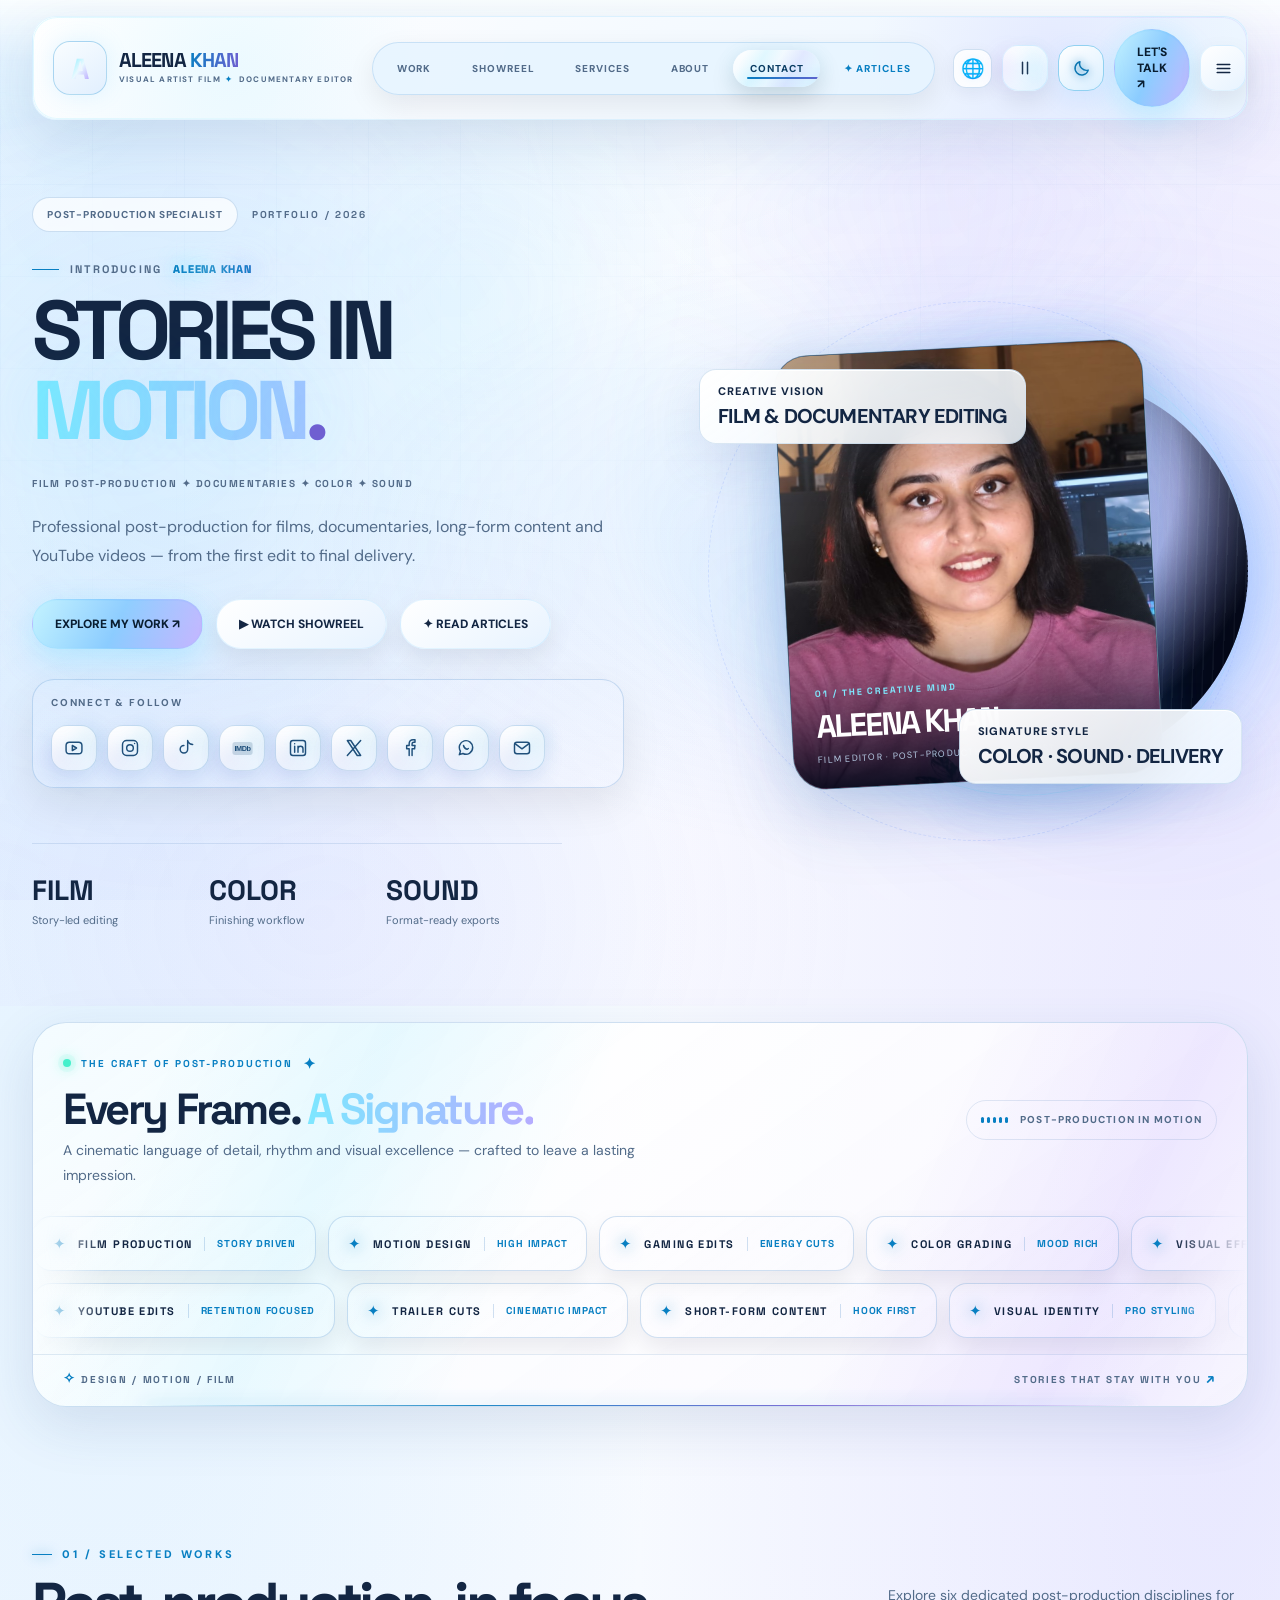
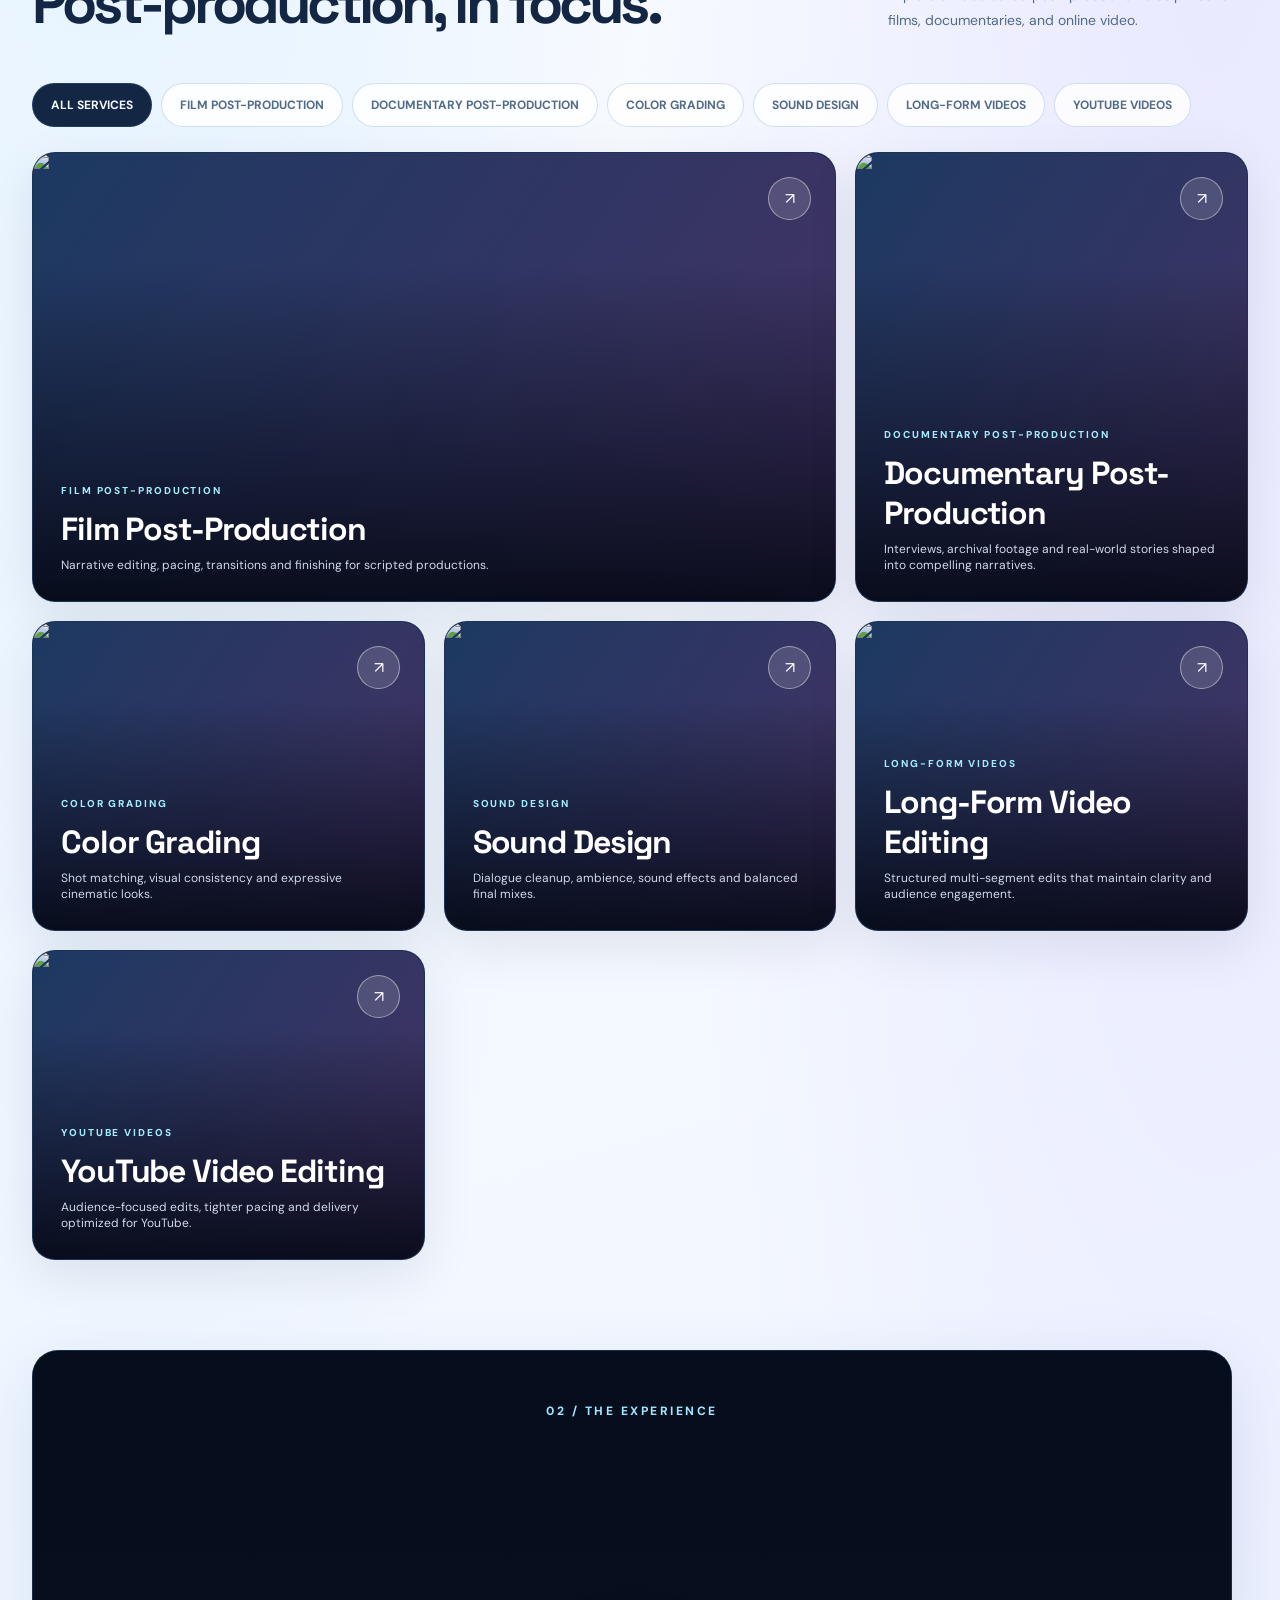
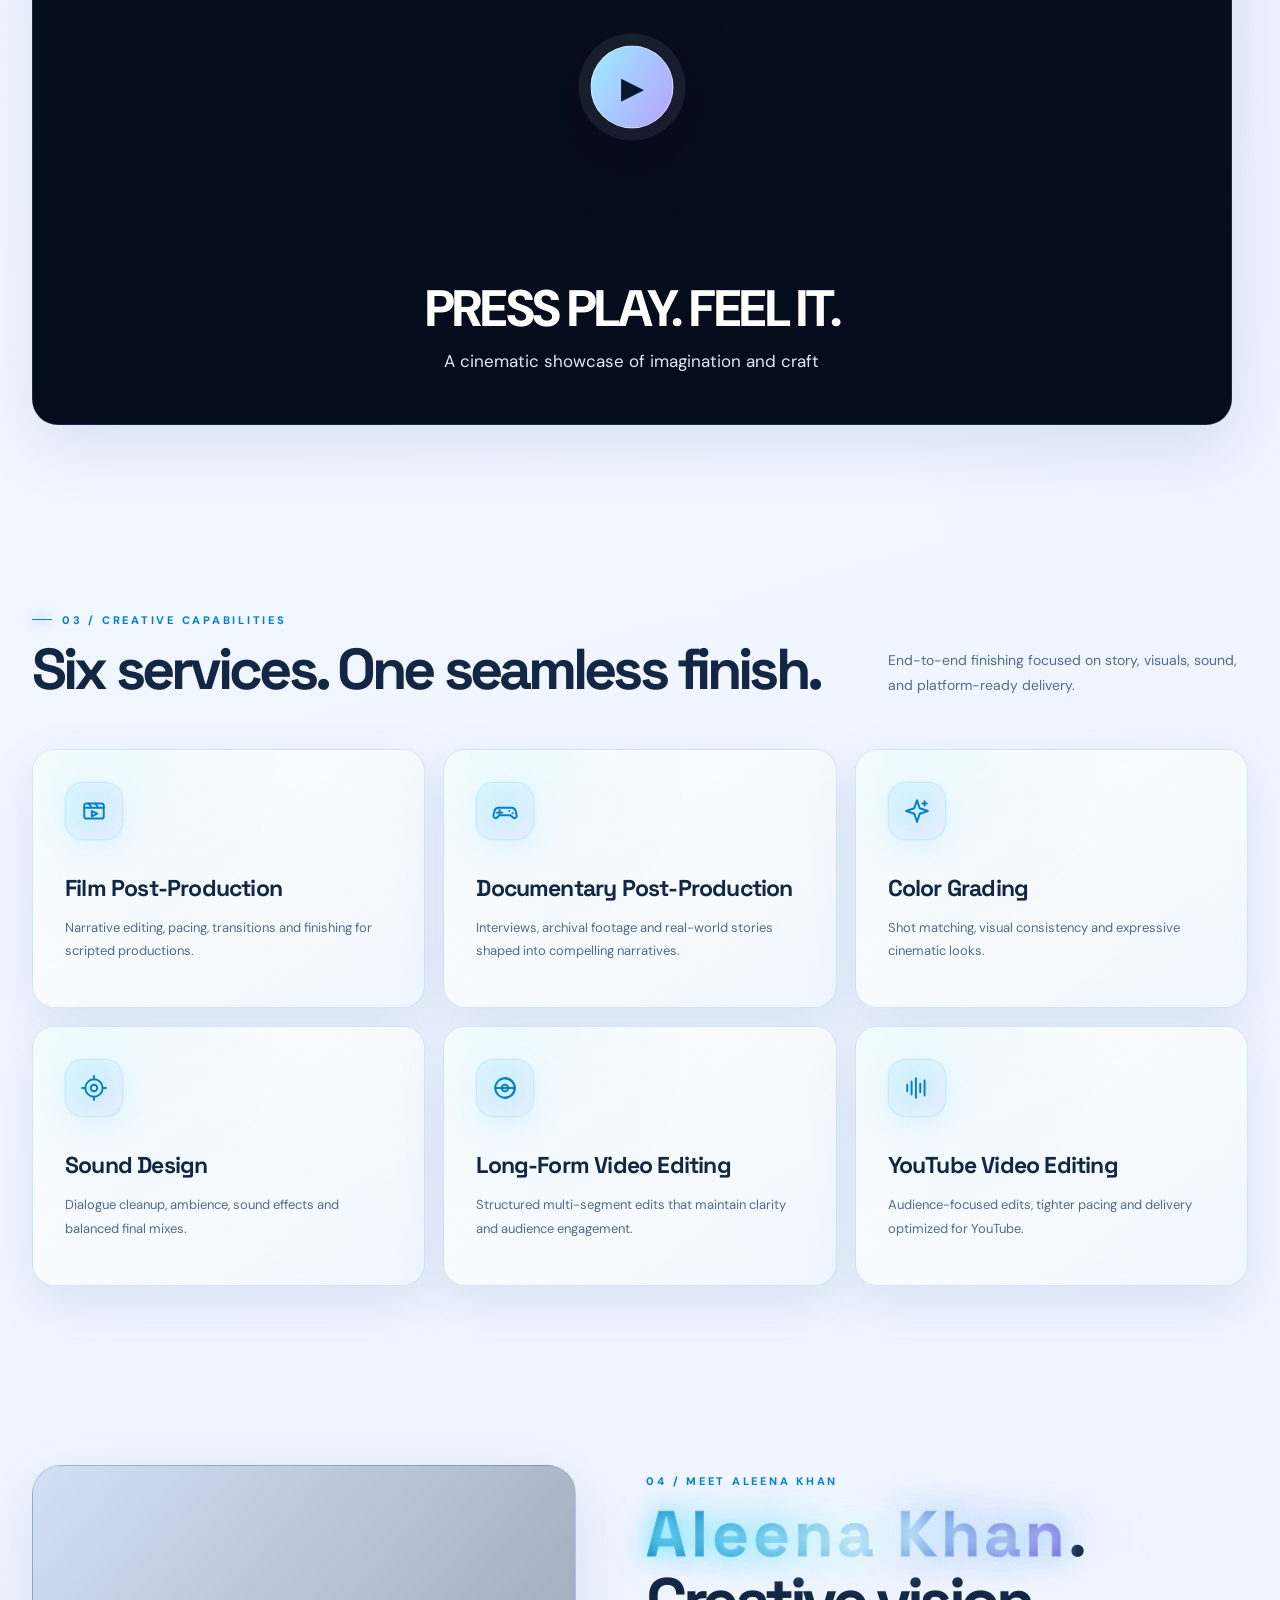
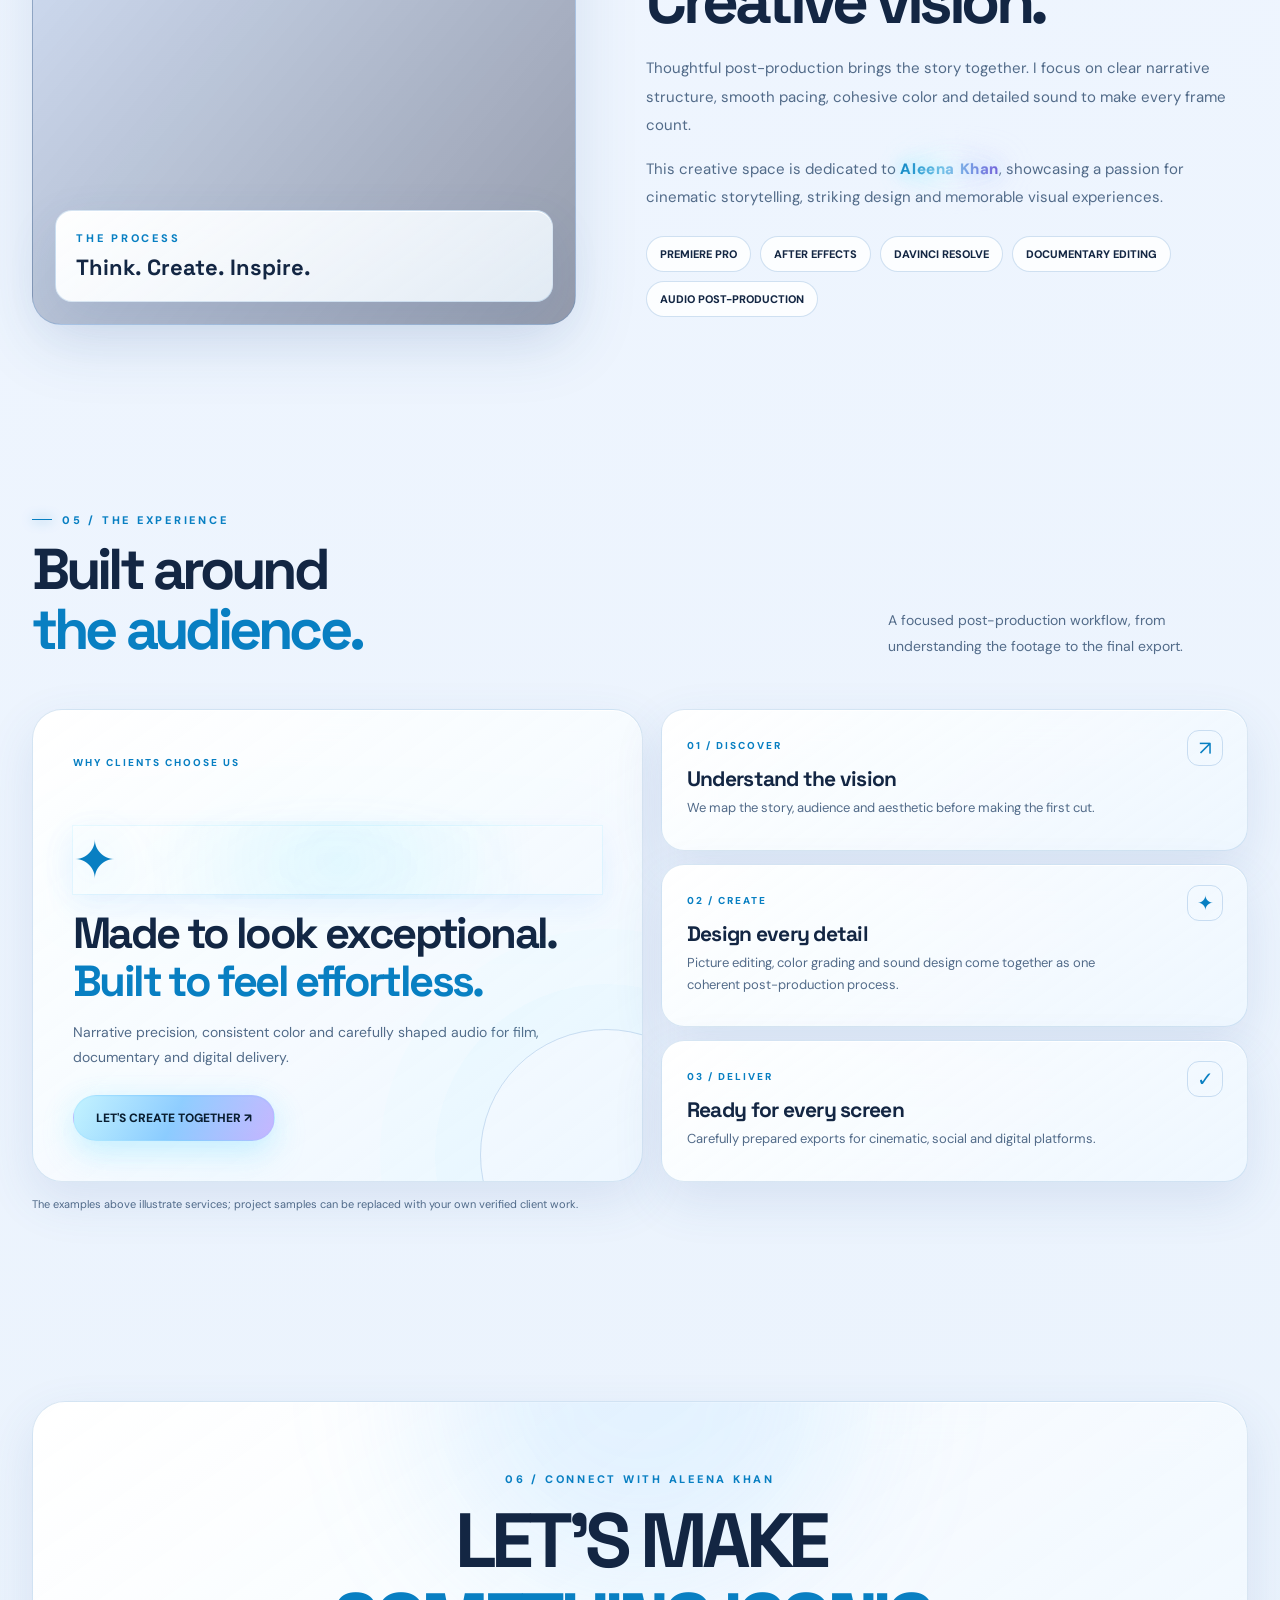
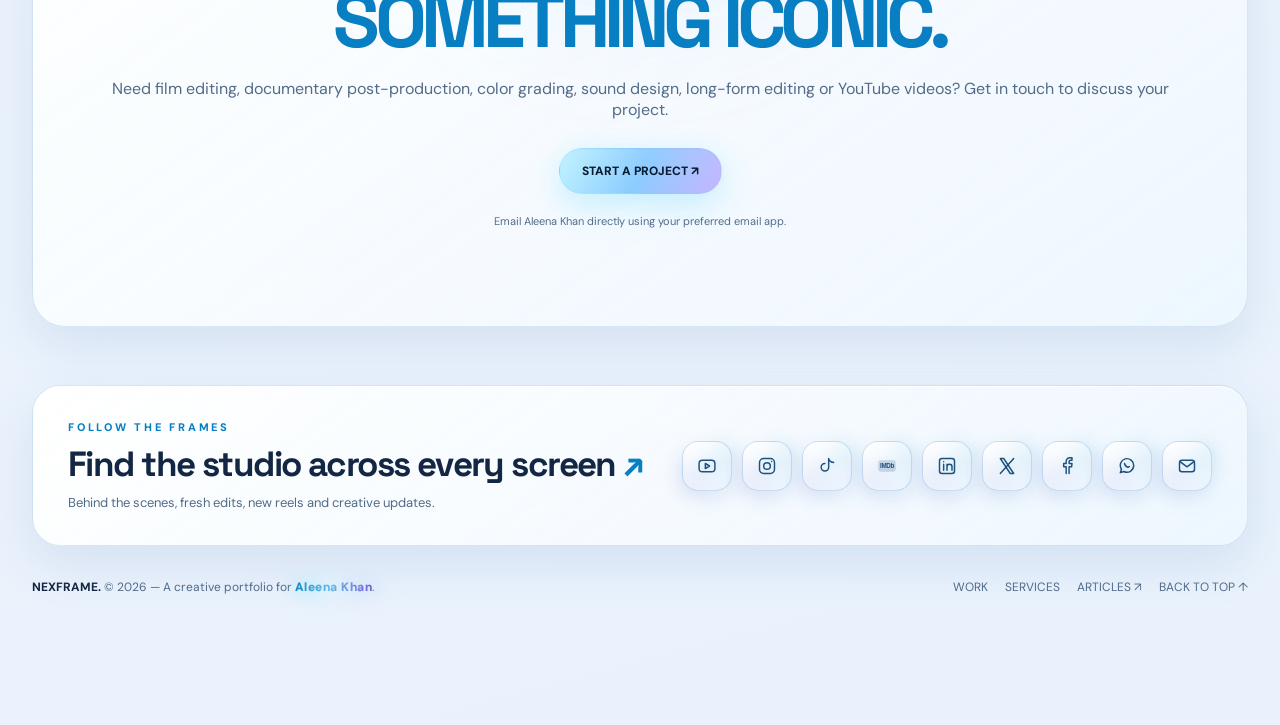
==== commit aac8d23a: "Add files via upload" ====
--- a/index.html
+++ b/index.html
@@ -13,7 +13,8 @@
 <link href="css/style.css" rel="stylesheet"/>
 <link href="css/languages.css" rel="stylesheet"/>
 <link href="css/nav-match-home.css" rel="stylesheet"/>
-<link href="css/showreel-fullframe.css" rel="stylesheet"/></head>
+<link href="css/showreel-fullframe.css" rel="stylesheet"/><link rel="stylesheet" href="css/article-entry.css">
+</head>
 <body>
 <div aria-hidden="true" class="aurora-atmosphere"><span class="blob one"></span><span class="blob two"></span></div>
 <div aria-hidden="true" class="ambient-grid"></div>
@@ -23,9 +24,9 @@
 <div aria-hidden="true" class="cursorlight" id="cursor"></div>
 <header class="nav">
 <div class="wrap navinner"><a aria-label="Aleena Khan — home" class="aleena-brand" href="#home"><span class="brand-logo"><img alt="" onerror="this.hidden=true" onload="this.parentElement.classList.add('has-logo')" src="images/aleena-logo.png"/><span aria-hidden="true" class="brand-monogram">A</span></span><span class="brand-copy"><strong>ALEENA
-                        <em>KHAN</em></strong><small>VISUAL ARTIST <span aria-hidden="true">✦</span> MOTION
-                        DESIGNER</small></span></a>
-<nav aria-label="Main navigation" class="navlinks" id="navlinks"><a href="#work">WORK</a><a href="#showreel">SHOWREEL</a><a href="#services">SERVICES</a><a href="#about">ABOUT</a><a href="#contact">CONTACT</a></nav>
+                        <em>KHAN</em></strong><small>VISUAL ARTIST  FILM<span aria-hidden="true">✦</span> DOCUMENTARY
+                        EDITOR</small></span></a>
+<nav aria-label="Main navigation" class="navlinks" id="navlinks"><a href="#work">WORK</a><a href="#showreel">SHOWREEL</a><a href="#services">SERVICES</a><a href="#about">ABOUT</a><a href="#contact">CONTACT</a><a href="articles.html" class="nav-articles-link" aria-label="Read Aleena Khan articles">✦ ARTICLES</a></nav>
 <div class="controls">
 <div class="language-control"><label class="sr-only" for="siteLanguage">Website language</label><span aria-hidden="true" class="language-icon">🌐</span><select aria-label="Website language" id="siteLanguage">
 <option value="en">EN · English</option>
@@ -55,12 +56,12 @@
 <h1 class="h1 aleena-headline"><span class="headline-first">STORIES IN</span><span class="gradient">MOTION<span class="headline-dot">.</span></span></h1>
 <p class="aleena-role">FILM POST-PRODUCTION ✦ DOCUMENTARIES ✦ COLOR ✦ SOUND</p>
 <p class="intro aleena-description">Professional post-production for films, documentaries, long-form content and YouTube videos — from the first edit to final delivery.</p>
-<div class="hero-buttons"><a class="pill primary" href="#work">EXPLORE MY WORK ↗</a><a class="pill" href="#showreel">▶ WATCH SHOWREEL</a></div>
+<div class="hero-buttons"><a class="pill primary" href="#work">EXPLORE MY WORK ↗</a><a class="pill" href="#showreel">▶ WATCH SHOWREEL</a><a class="pill" href="articles.html">✦ READ ARTICLES</a></div>
 <div class="hero-social"><span>CONNECT &amp; FOLLOW</span>
-<div aria-label="Social media links" class="socials hero-socials"><a aria-label="YouTube" class="social-link" href="https://www.youtube.com/" rel="noopener noreferrer" target="_blank" title="YouTube"><svg aria-hidden="true" viewbox="0 0 24 24">
+<div aria-label="Social media links" class="socials hero-socials"><a aria-label="YouTube" class="social-link" href="https://youtu.be/jxz_Uv8ck3o?si=2oN2TTjWaKmyVxrg" rel="noopener noreferrer" target="_blank" title="YouTube"><svg aria-hidden="true" viewbox="0 0 24 24">
 <rect height="14" rx="4" width="19" x="2.5" y="5"></rect>
 <path d="m10 9 5 3-5 3z"></path>
-</svg></a><a aria-label="Instagram" class="social-link" href="https://www.instagram.com/" rel="noopener noreferrer" target="_blank" title="Instagram"><svg aria-hidden="true" viewbox="0 0 24 24">
+</svg></a><a aria-label="Instagram" class="social-link" href="https://www.instagram.com/theprimealeena/" rel="noopener noreferrer" target="_blank" title="Instagram"><svg aria-hidden="true" viewbox="0 0 24 24">
 <rect height="18" rx="5" width="18" x="3" y="3"></rect>
 <circle cx="12" cy="12" r="4"></circle>
 <path d="M17.5 6.7h.01"></path>
@@ -77,7 +78,7 @@
 <path d="M20 3 4 21"></path>
 </svg></a><a aria-label="Facebook" class="social-link" href="https://www.facebook.com/" rel="noopener noreferrer" target="_blank" title="Facebook"><svg aria-hidden="true" viewbox="0 0 24 24">
 <path d="M14.5 21v-8h3l.5-4h-3.5V7c0-1.2.4-2 2-2H18V2.2A16 16 0 0 0 15.6 2C12.8 2 11 3.7 11 6.7V9H8v4h3v8"></path>
-</svg></a><a aria-label="WhatsApp" class="social-link" href="https://wa.me/" rel="noopener noreferrer" target="_blank" title="WhatsApp"><svg aria-hidden="true" viewbox="0 0 24 24">
+</svg></a><a aria-label="WhatsApp" class="social-link" href="https://wa.me/923116825448" rel="noopener noreferrer" target="_blank" title="WhatsApp"><svg aria-hidden="true" viewbox="0 0 24 24">
 <path d="M20 11.5a8 8 0 0 1-11.7 7.1L4 20l1.4-4.3A8 8 0 1 1 20 11.5Z"></path>
 <path d="M9 9c.4 2.2 2.1 4 4.3 4.6l1.5-1"></path>
 </svg></a><a aria-label="Email" class="social-link" href="https://mail.google.com/mail/?view=cm&amp;fs=1&amp;to=aleena.postproduction@gmail.com&amp;su=Portfolio%20Inquiry" rel="noopener noreferrer" target="_blank" title="Email"><svg aria-hidden="true" viewbox="0 0 24 24">
@@ -385,7 +386,7 @@
 <footer class="footer">
 <div><strong style="color:var(--ink)">NEXFRAME.</strong> © <span id="year"></span> — A creative
                         portfolio for <strong class="glow-name" data-text="Aleena Khan">Aleena Khan</strong>.</div>
-<div><a href="#work">WORK</a><a href="#services">SERVICES</a><a href="#home">BACK TO TOP ↑</a></div>
+<div><a href="#work">WORK</a><a href="#services">SERVICES</a><a href="articles.html">ARTICLES ↗</a><a href="#home">BACK TO TOP ↑</a></div>
 </footer>
 </div>
 </section>
--- a/css/article-entry.css
+++ b/css/article-entry.css
@@ -0,0 +1,6 @@
+/* Portfolio article entry points, matching the existing visual language */
+.navlinks .nav-articles-link{color:var(--accent);font-weight:800;white-space:nowrap;transition:color .2s ease,text-shadow .2s ease,transform .2s ease}
+.navlinks .nav-articles-link:hover{transform:translateY(-2px);color:var(--ink);text-shadow:0 0 18px var(--accent)}
+.hero-buttons a[href="articles.html"]{white-space:nowrap}
+@media(max-width:790px){.navlinks .nav-articles-link{display:inline-flex}}
+@media(prefers-reduced-motion:reduce){.navlinks .nav-articles-link{transition:none}}
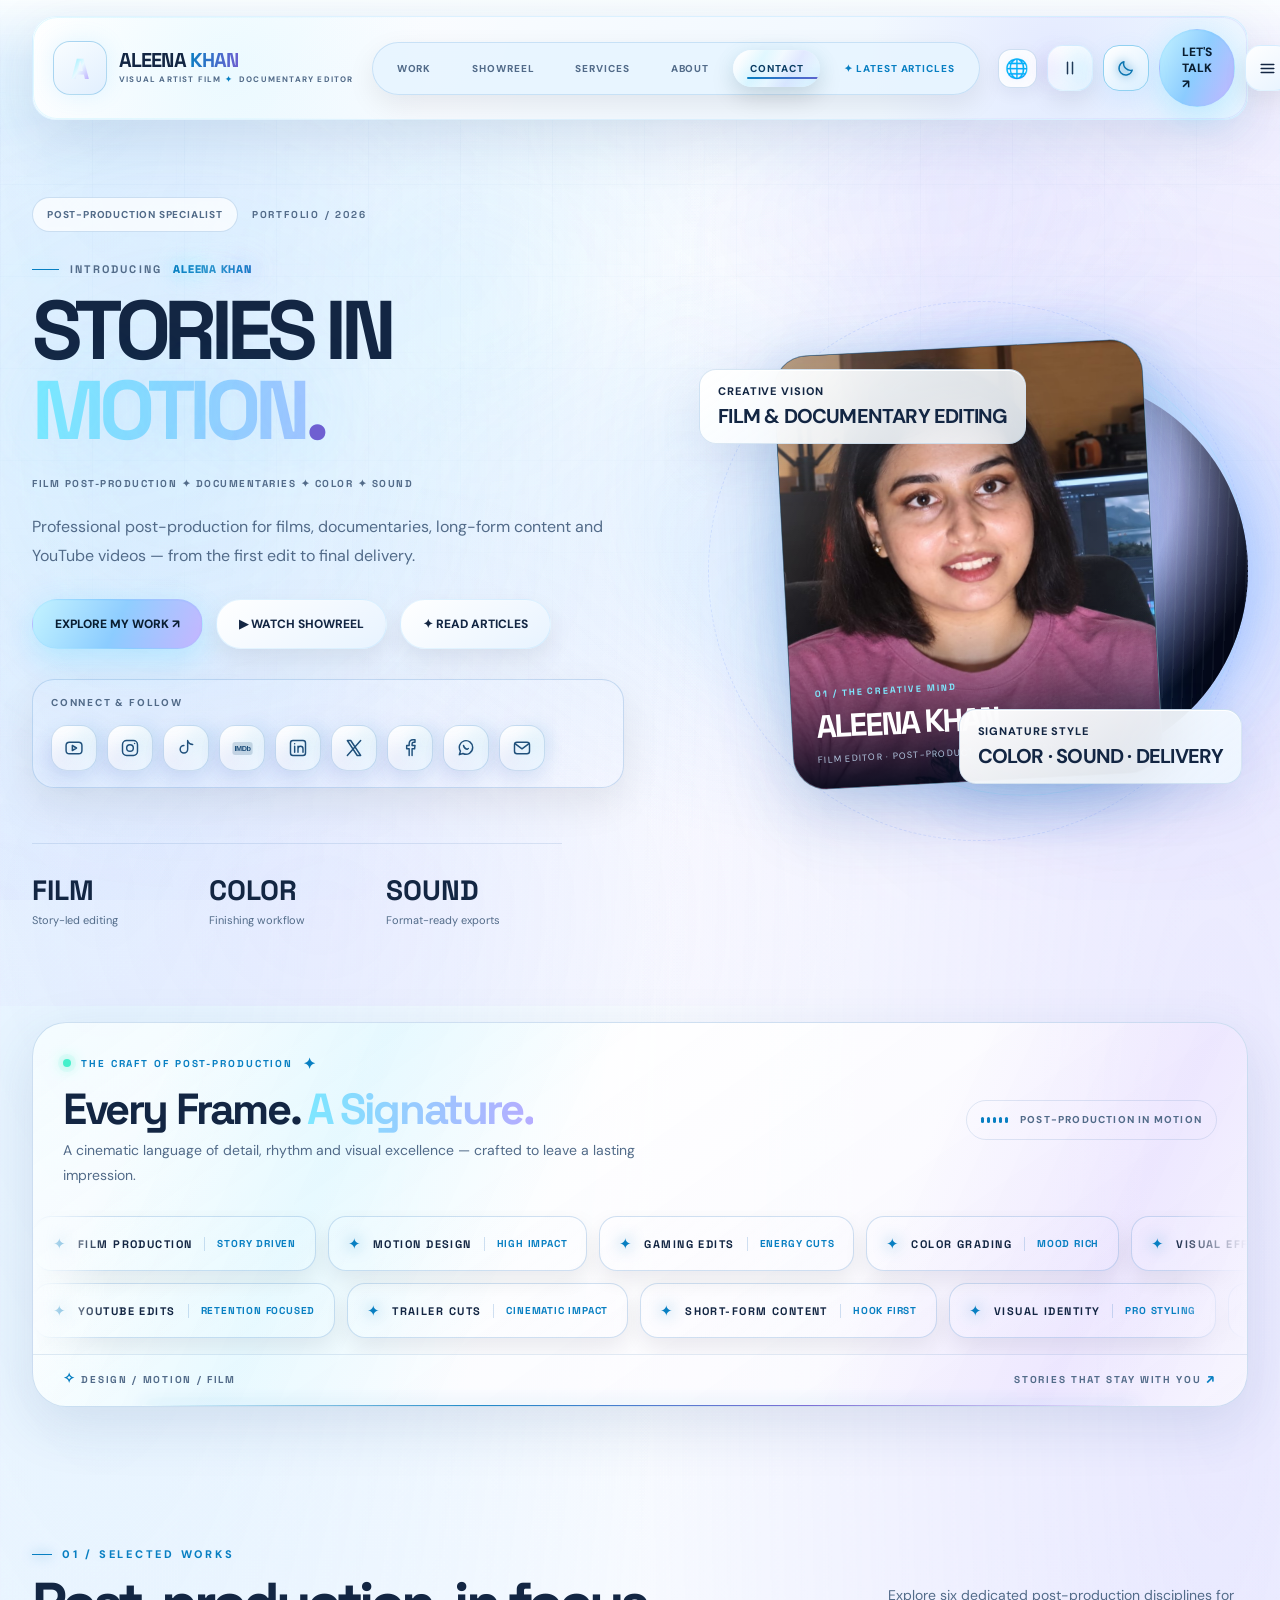
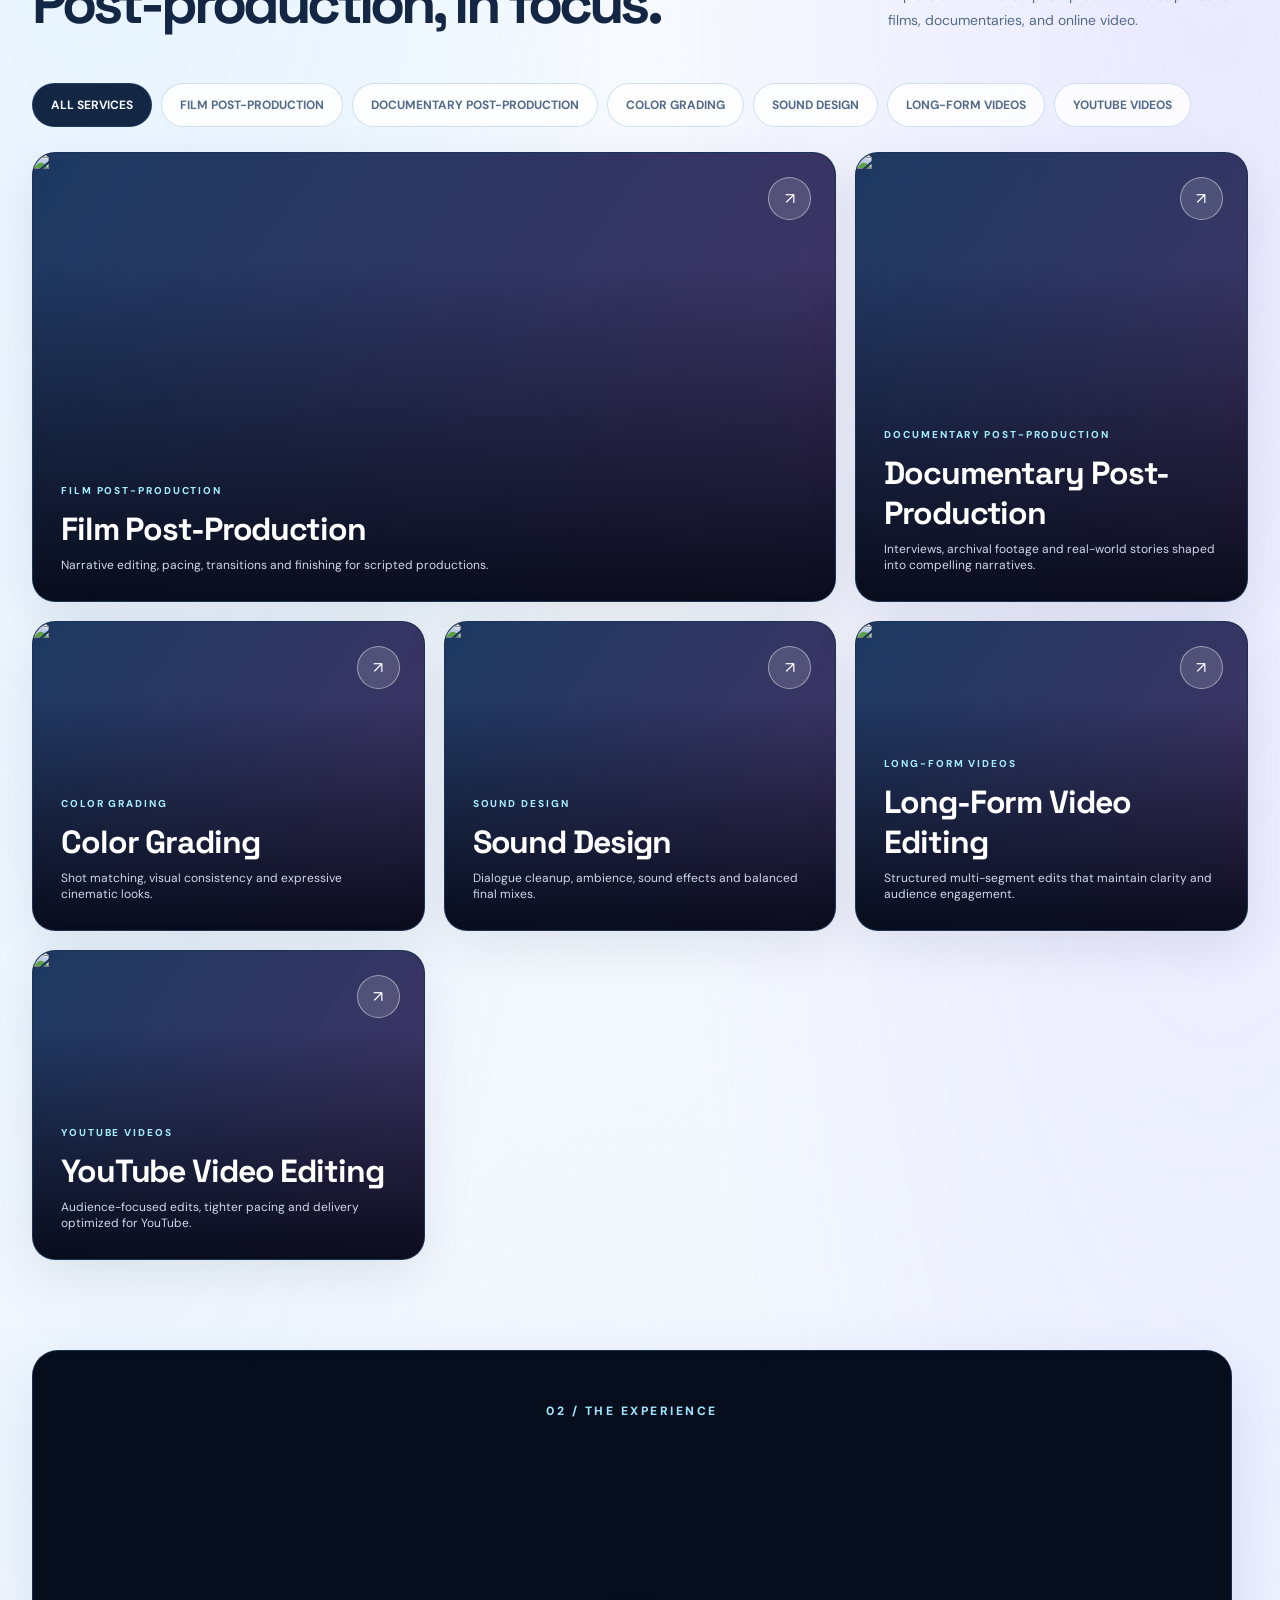
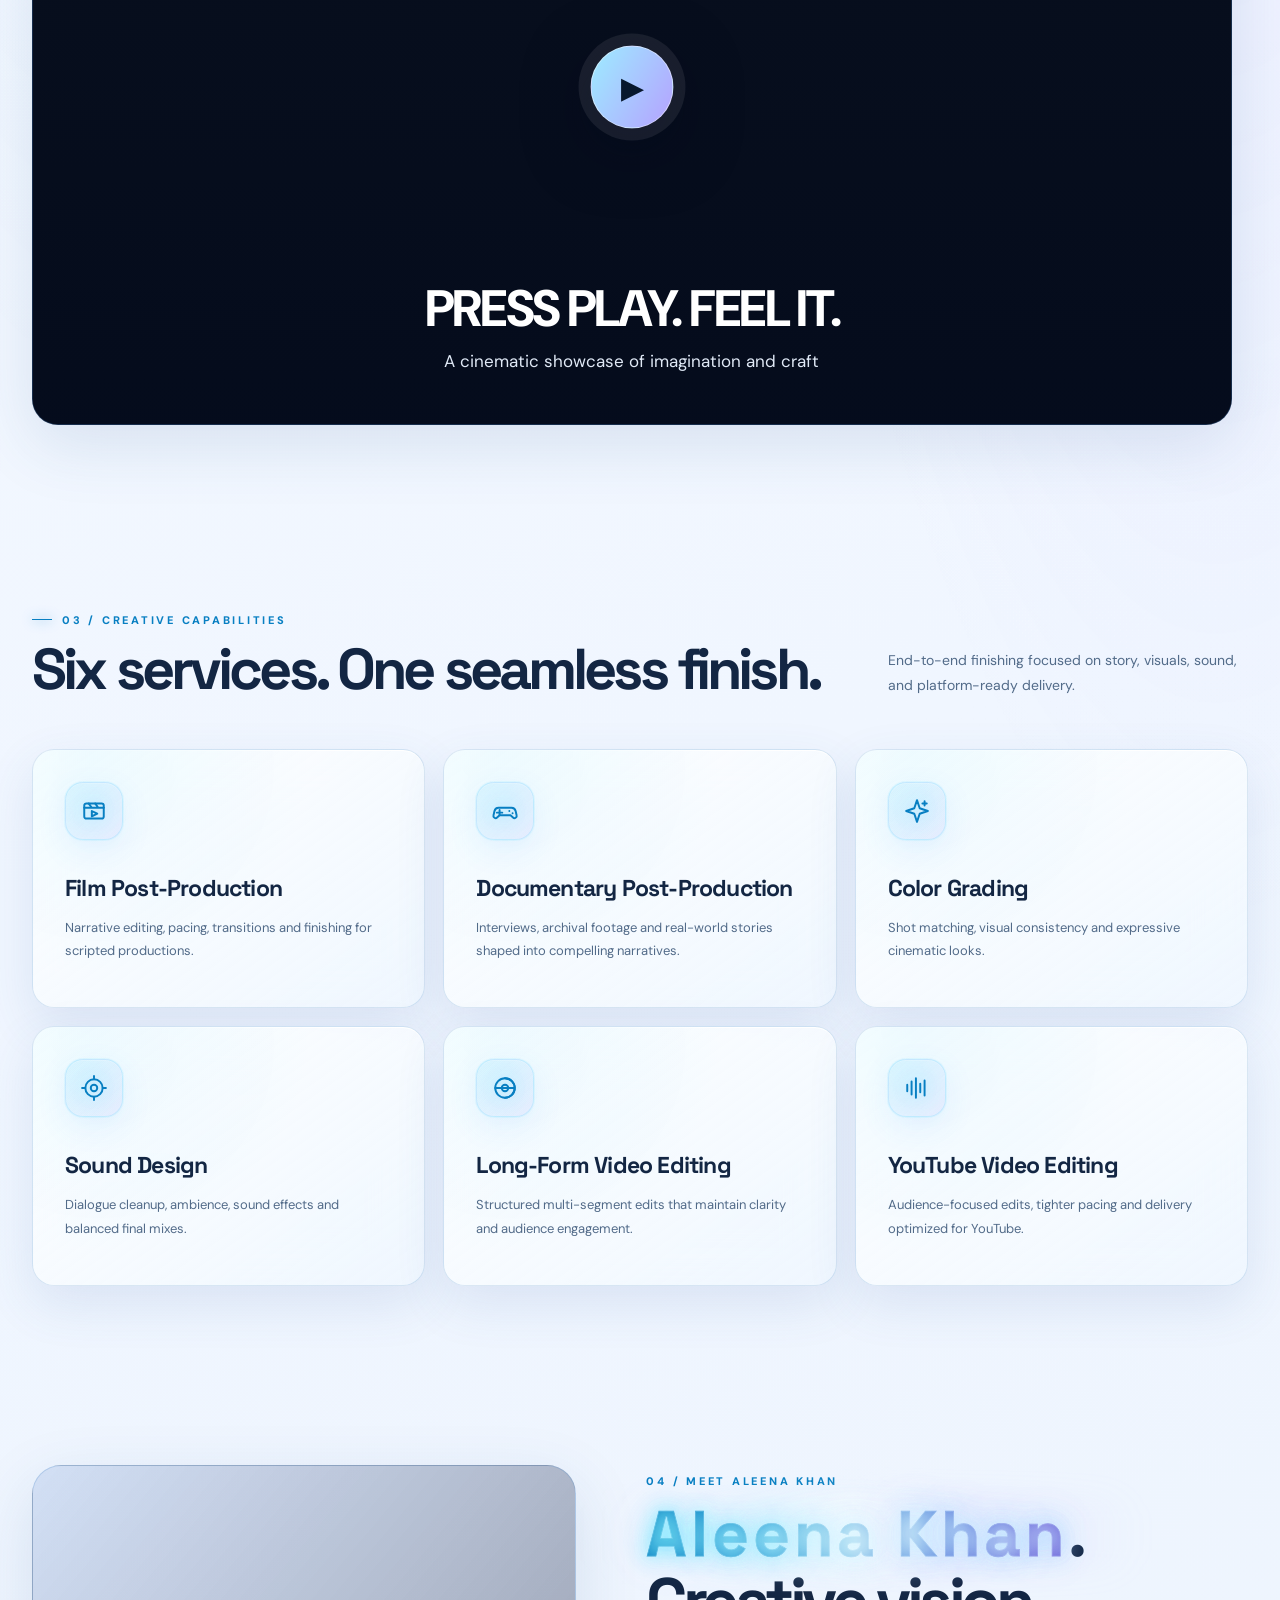
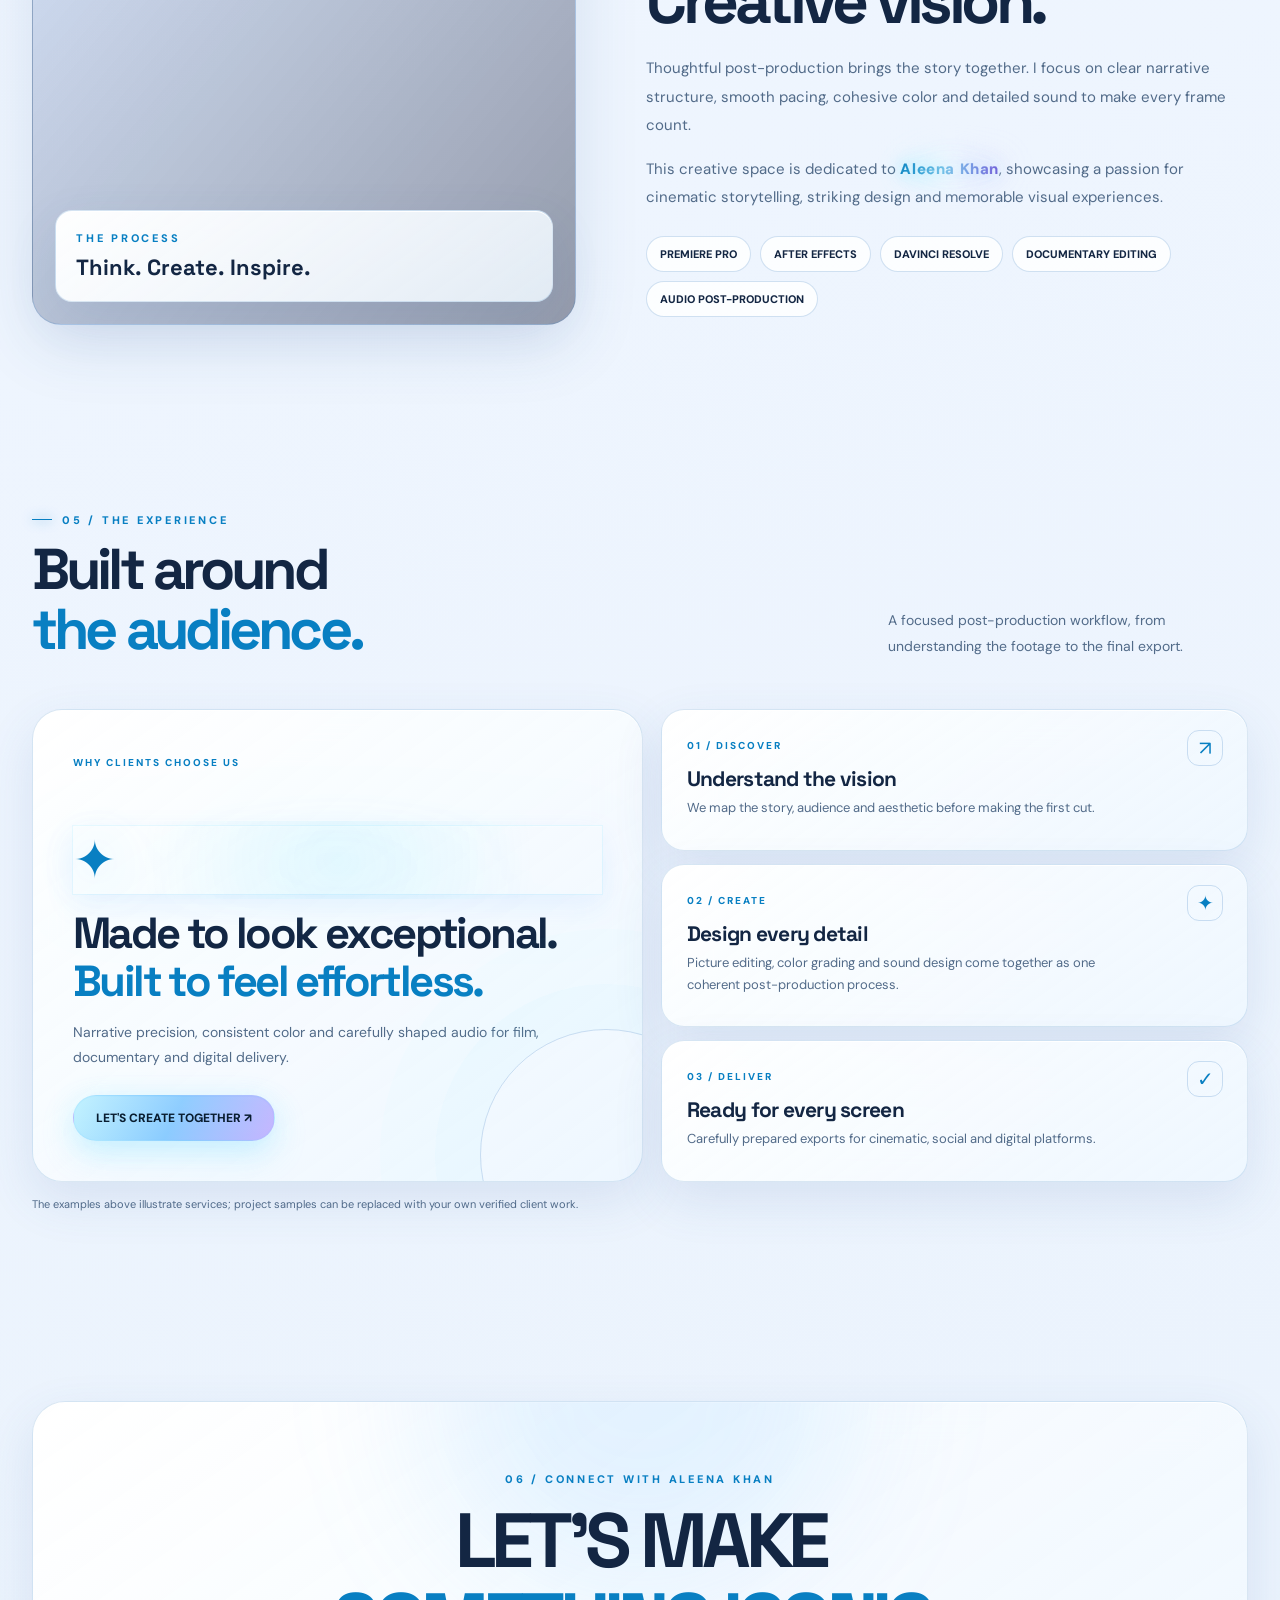
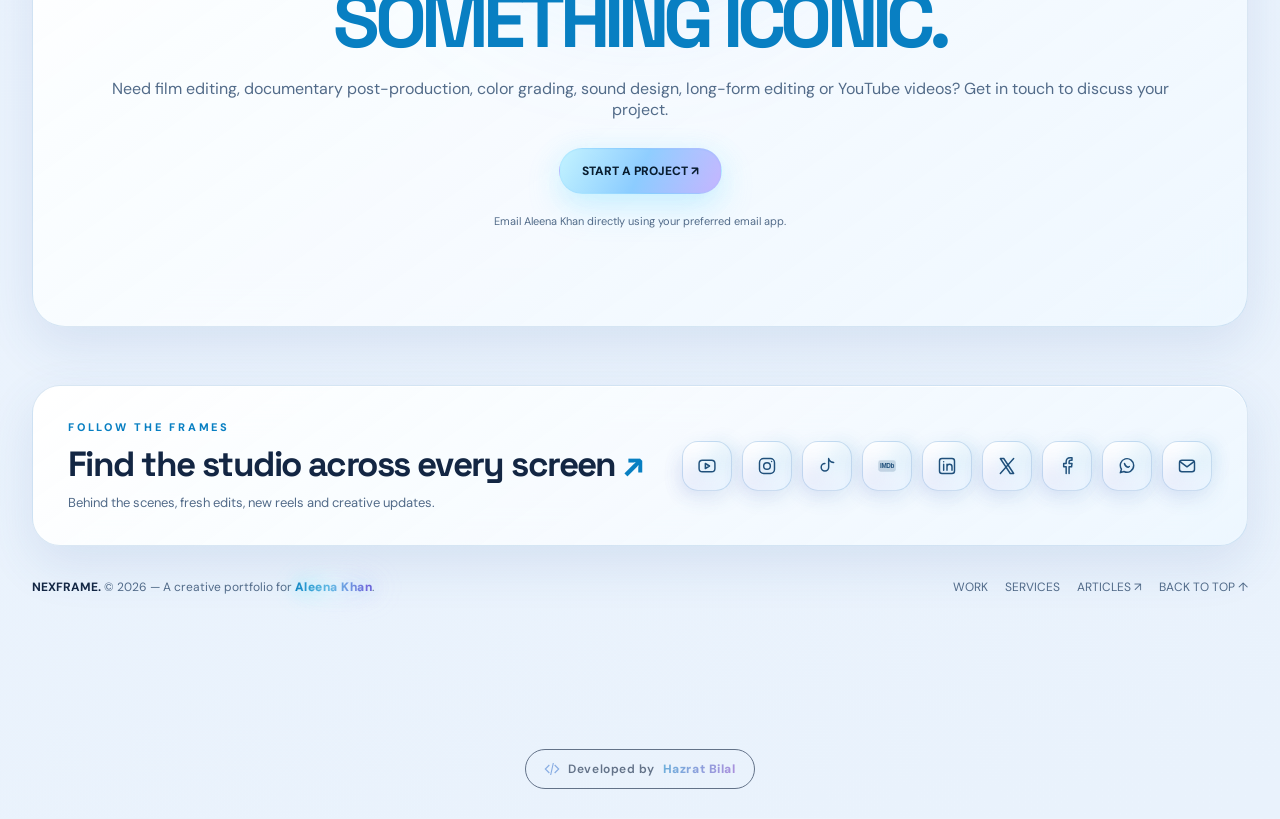
==== commit bb485d8c: "Add files via upload" ====
--- a/index.html
+++ b/index.html
@@ -14,7 +14,7 @@
 <link href="css/languages.css" rel="stylesheet"/>
 <link href="css/nav-match-home.css" rel="stylesheet"/>
 <link href="css/showreel-fullframe.css" rel="stylesheet"/><link rel="stylesheet" href="css/article-entry.css">
-</head>
+<link rel="stylesheet" href="css/article-extras.css"></head>
 <body>
 <div aria-hidden="true" class="aurora-atmosphere"><span class="blob one"></span><span class="blob two"></span></div>
 <div aria-hidden="true" class="ambient-grid"></div>
@@ -26,7 +26,7 @@
 <div class="wrap navinner"><a aria-label="Aleena Khan — home" class="aleena-brand" href="#home"><span class="brand-logo"><img alt="" onerror="this.hidden=true" onload="this.parentElement.classList.add('has-logo')" src="images/aleena-logo.png"/><span aria-hidden="true" class="brand-monogram">A</span></span><span class="brand-copy"><strong>ALEENA
                         <em>KHAN</em></strong><small>VISUAL ARTIST  FILM<span aria-hidden="true">✦</span> DOCUMENTARY
                         EDITOR</small></span></a>
-<nav aria-label="Main navigation" class="navlinks" id="navlinks"><a href="#work">WORK</a><a href="#showreel">SHOWREEL</a><a href="#services">SERVICES</a><a href="#about">ABOUT</a><a href="#contact">CONTACT</a><a href="articles.html" class="nav-articles-link" aria-label="Read Aleena Khan articles">✦ ARTICLES</a></nav>
+<nav aria-label="Main navigation" class="navlinks" id="navlinks"><a href="#work">WORK</a><a href="#showreel">SHOWREEL</a><a href="#services">SERVICES</a><a href="#about">ABOUT</a><a href="#contact">CONTACT</a><a href="articles.html" class="nav-articles-link" aria-label="Read Aleena Khan articles">✦ LATEST ARTICLES</a></nav>
 <div class="controls">
 <div class="language-control"><label class="sr-only" for="siteLanguage">Website language</label><span aria-hidden="true" class="language-icon">🌐</span><select aria-label="Website language" id="siteLanguage">
 <option value="en">EN · English</option>
@@ -405,5 +405,5 @@
 <script defer="" src="js/main.js"></script><script defer="" src="js/showreel-fullframe.js"></script>
 <script defer="" src="js/languages.js"></script>
 
-</body>
+<div class="ak-developer-footer"><span><svg viewBox="0 0 24 24" aria-hidden="true"><path d="m8 6-6 6 6 6M16 6l6 6-6 6M14 3l-4 18"/></svg> Developed by <strong>Hazrat Bilal</strong></span></div><script src="js/config.js" defer></script><script src="js/article-new-indicator.js" defer></script></body>
 </html>
--- a/css/article-extras.css
+++ b/css/article-extras.css
@@ -0,0 +1,7 @@
+
+/* Aleena Khan: live journal improvements */
+.ak-fresh-sticker,.ak-nav-new{display:inline-flex;align-items:center;justify-content:center;padding:5px 10px;border-radius:40px;color:#fff;font:800 10px/1.1 system-ui;letter-spacing:.09em;background:linear-gradient(115deg,#1678b7,#9250d3);box-shadow:0 3px 16px #7049d65a;animation:akBadgeBreathe 2.5s ease-in-out infinite;white-space:nowrap}
+.ak-fresh-sticker{margin-left:auto}.ak-articles-with-new{position:relative}.ak-nav-new{position:absolute;right:-13px;top:-13px;z-index:4;font-size:9px;padding:4px 7px;pointer-events:none}
+@keyframes akBadgeBreathe{50%{transform:translateY(-3px);box-shadow:0 6px 23px #7049d69c}}@media(prefers-reduced-motion:reduce){.ak-fresh-sticker,.ak-nav-new{animation:none}}
+.ak-manage-toolbar{margin:20px 0;display:flex;gap:14px;align-items:center;justify-content:space-between;padding:18px 22px;border:1px solid #8c9eb636;border-radius:20px;background:#fff0;flex-wrap:wrap}.ak-manage-toolbar strong,.ak-manage-toolbar small{display:block}.ak-manage-toolbar small{opacity:.68;margin-top:5px;font-size:12px}.ak-manage-login,.ak-edit-btn,.ak-delete-btn,.ak-confirm{cursor:pointer;border:1px solid #5483aa66;border-radius:14px;padding:10px 16px;font-weight:750;background:transparent;color:inherit}.ak-manage-login.unlocked{background:#2a977b1b;border-color:#30997f}.ak-article-admin-actions{display:flex;gap:8px;flex-wrap:wrap;margin-left:auto}.ak-edit-btn{color:#2680bd}.ak-delete-btn{color:#db5064;border-color:#e96e8a77}.ak-edit-btn:hover,.ak-manage-login:hover{background:#678ec019}.ak-delete-btn:hover{background:#d7536718}
+.ak-manage-overlay[hidden]{display:none!important}.ak-manage-overlay{position:fixed;inset:0;z-index:99999;background:#08172ca8;display:grid;place-items:center;padding:20px;backdrop-filter:blur(9px)}.ak-manage-dialog{width:min(560px,100%);max-height:90vh;overflow:auto;position:relative;padding:clamp(22px,4vw,40px);background:#fbfcff;color:#182b4b;border-radius:28px;box-shadow:0 28px 90px #040c224d}.ak-manage-dialog h2{font-size:clamp(24px,4vw,34px);margin:13px 0}.ak-manage-dialog p{color:#687a96;line-height:1.65}.ak-manage-kicker{font-size:11px;font-weight:850;letter-spacing:.17em;color:#1678b7}.ak-manage-close{position:absolute;right:22px;top:18px;border:0;background:#e9eff6;color:#243653;border-radius:12px;width:37px;height:37px;font-size:25px;cursor:pointer}.ak-field{display:block;font-weight:720;font-size:13px;margin-top:14px}.ak-field input,.ak-field select,.ak-field textarea{font:inherit;display:block;margin-top:7px;width:100%;box-sizing:border-box;border:1px solid #cbd8e8;border-radius:13px;padding:13px;background:#fff;color:#1d304f;outline-color:#277bc4}.ak-field textarea{resize:vertical}.ak-manage-actions{display:flex;gap:12px;justify-content:flex-end;margin-top:18px}.ak-cancel{background:#fff;border:1px solid #c9d6e5;padding:10px 18px;border-radius:12px;cursor:pointer}.ak-confirm{background:linear-gradient(110deg,#176ba7,#8252cf);color:white;border:0}.ak-confirm:disabled{opacity:.6}#akManageStatus{color:#db465b;font-size:13px}.ak-developer-footer{text-align:center;padding:24px 16px 30px;color:inherit;opacity:.78;font:600 12px/1.5 'DM Sans',system-ui,sans-serif;letter-spacing:.05em}.ak-developer-footer span{display:inline-flex;gap:8px;align-items:center;border:1px solid currentColor;border-radius:999px;padding:10px 18px;opacity:.8}.ak-developer-footer strong{font-weight:850;background:linear-gradient(115deg,#208ac7,#8a54cb);background-clip:text;-webkit-background-clip:text;color:transparent}.ak-developer-footer svg{width:16px;height:16px;stroke:#4d83d4;fill:none;stroke-width:1.7}
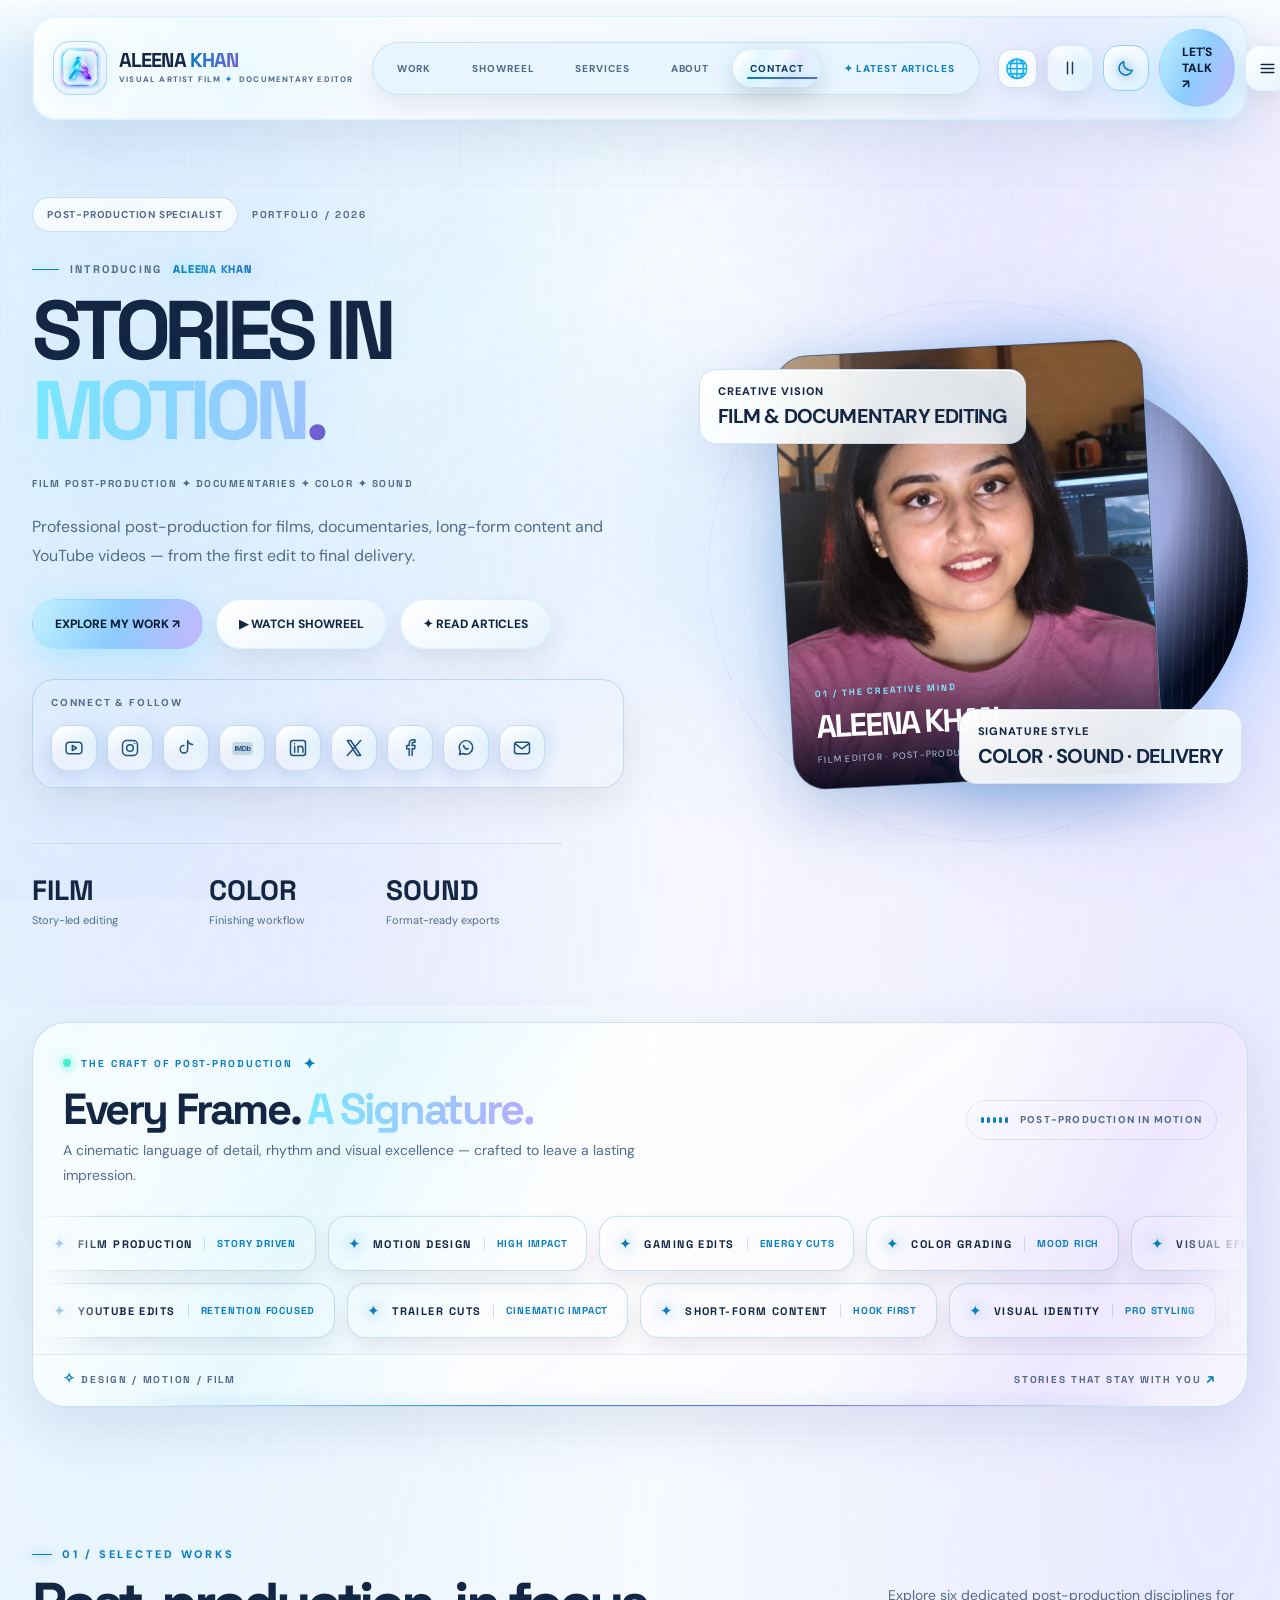
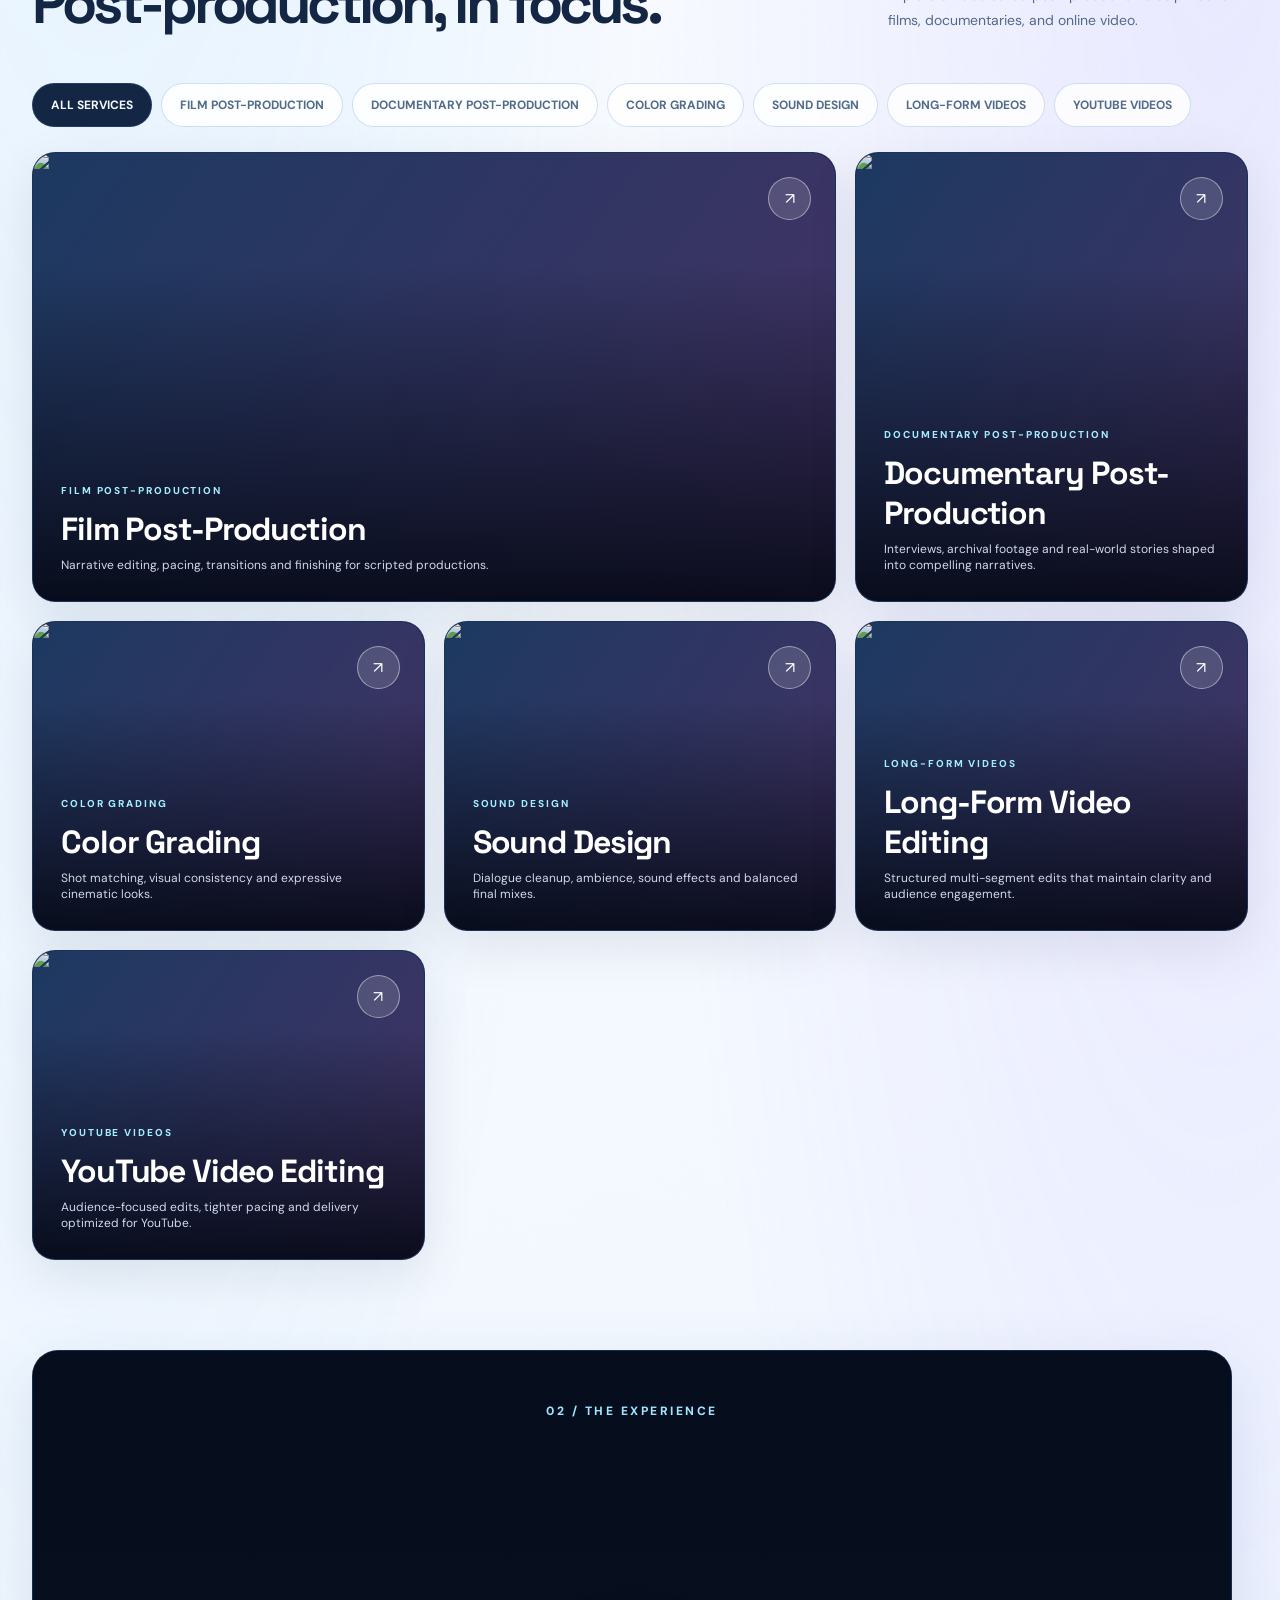
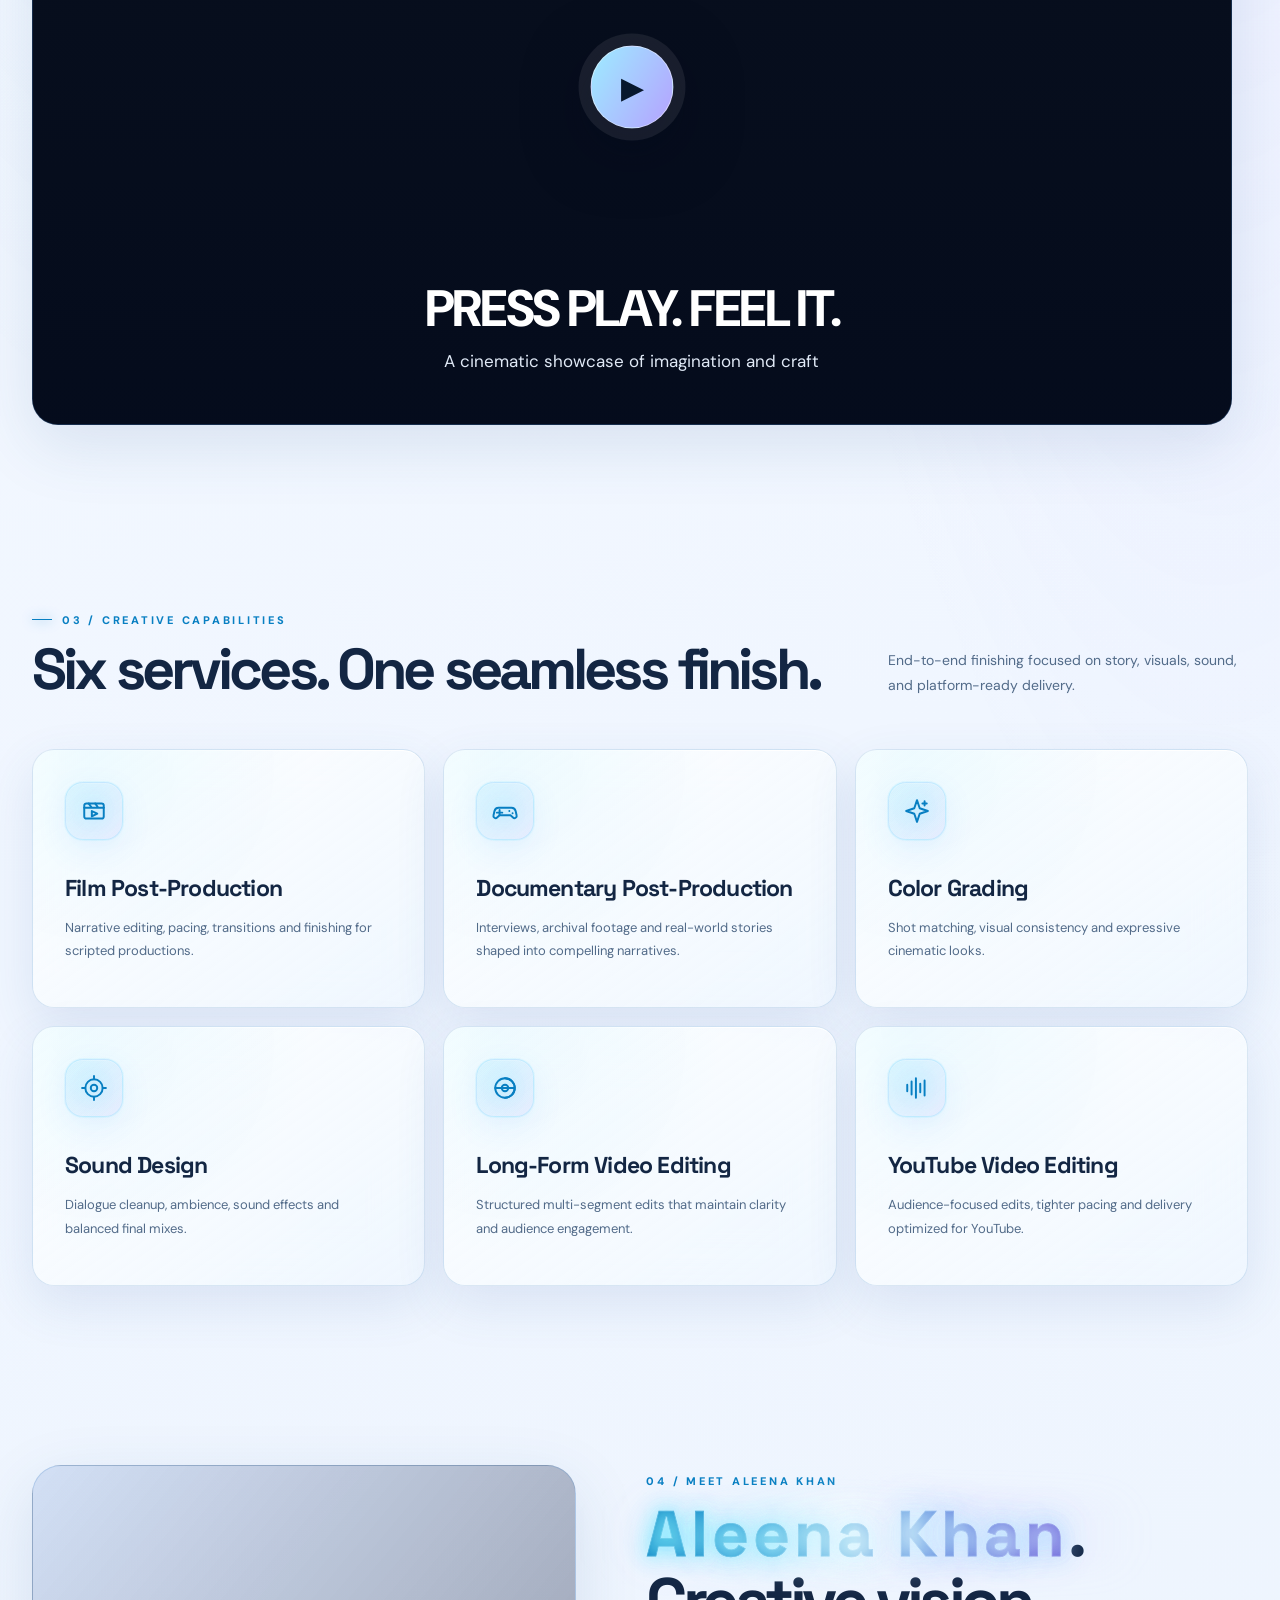
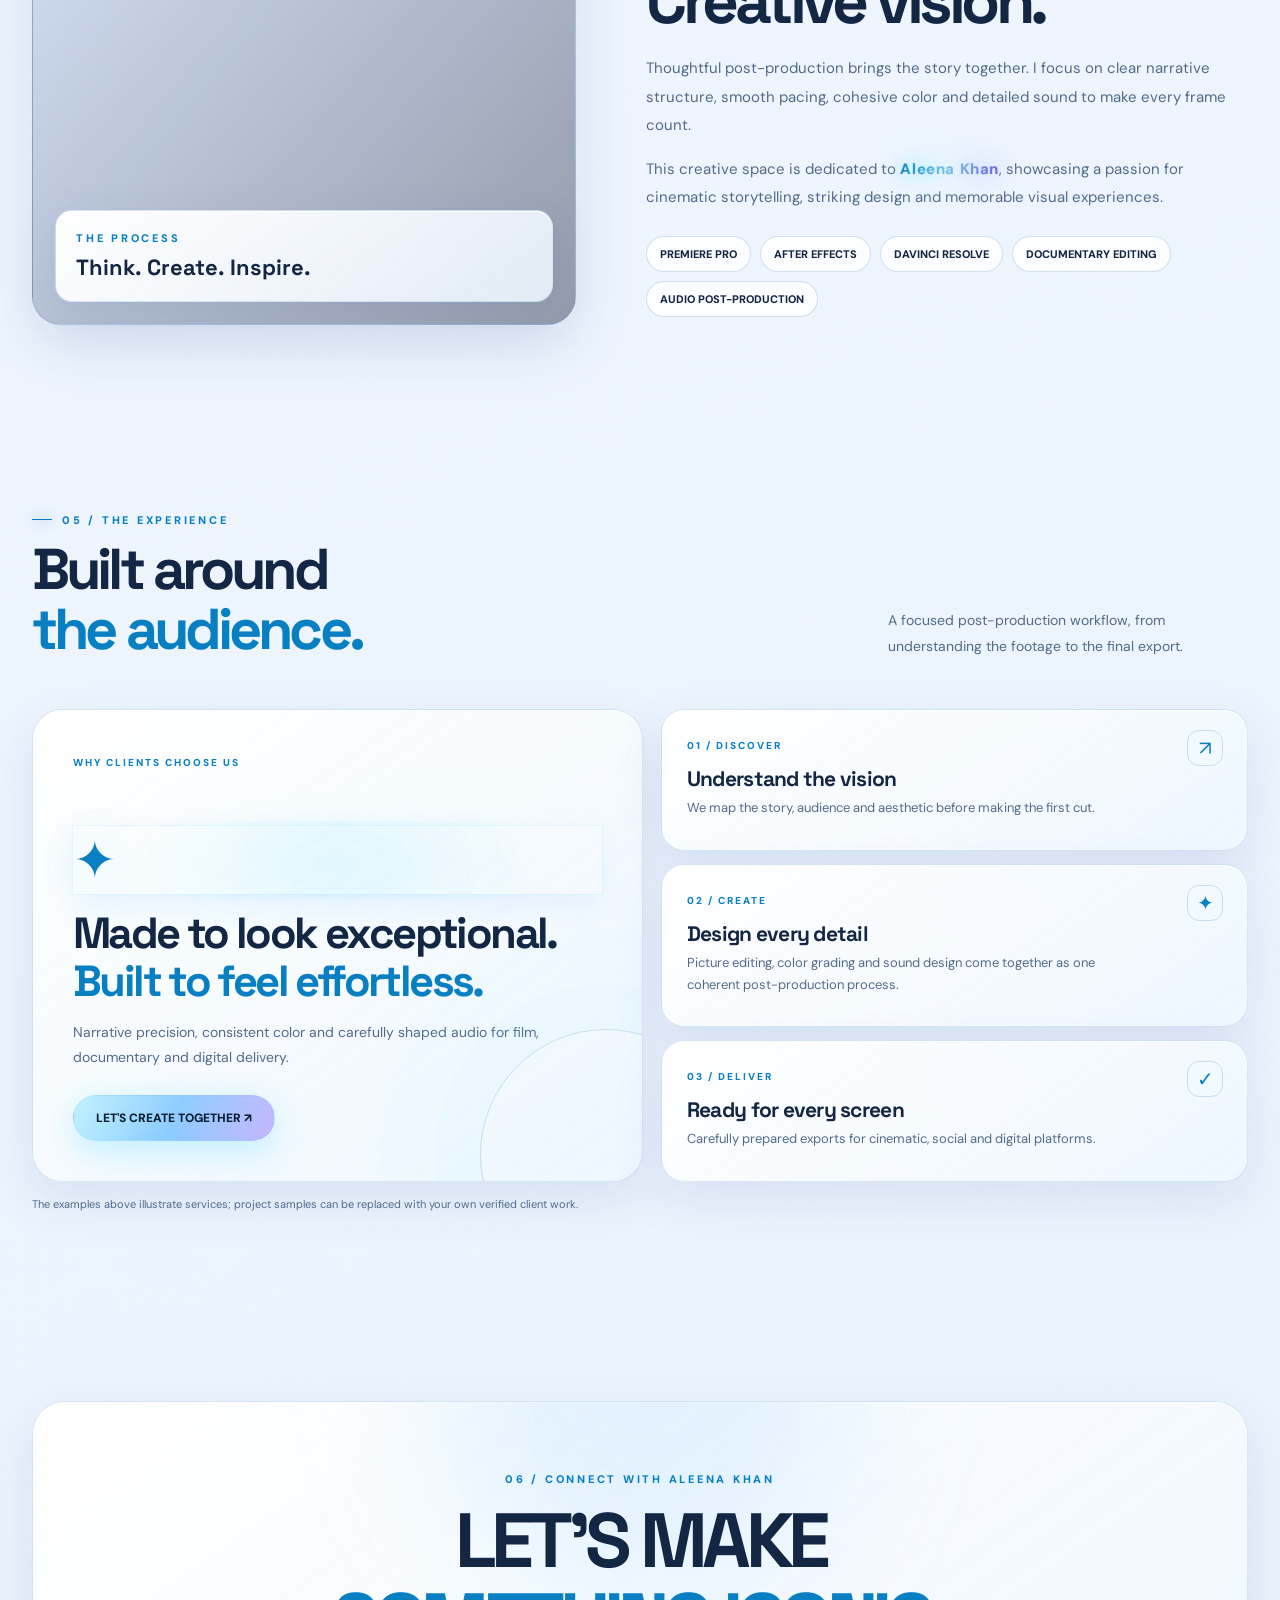
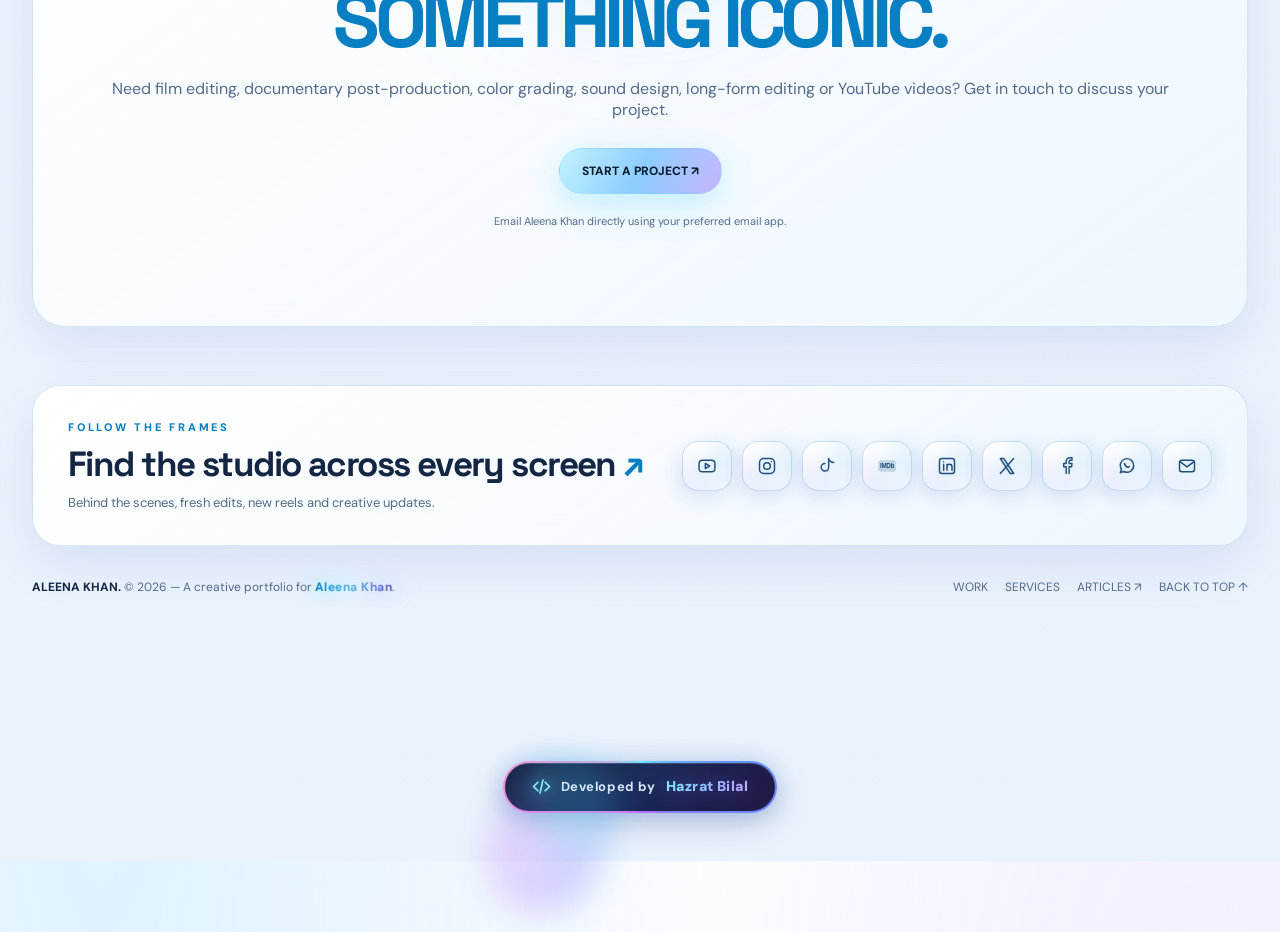
==== commit 04924909: "Add files via upload" ====
--- a/index.html
+++ b/index.html
@@ -6,7 +6,8 @@
 <meta content="width=device-width,initial-scale=1" name="viewport"/>
 <meta content="#080c18" name="theme-color"/>
 <meta content="Aleena Khan specializes in film post-production, documentary post-production, color grading, sound design, long-form video editing and YouTube editing." name="description"/>
-<title>Aleena Khan | Film &amp; Video Post-Production</title>
+<title>Aleena Khan | Film Video Post-Production</title>
+<link rel="icon" type="image/png" href="images/favicon.png">
 <link href="https://fonts.googleapis.com" rel="preconnect"/>
 <link crossorigin="" href="https://fonts.gstatic.com" rel="preconnect"/>
 <link href="https://fonts.googleapis.com/css2?family=DM+Sans:wght@400;500;600;700;800&amp;family=Space+Grotesk:wght@400;500;600;700&amp;display=swap" rel="stylesheet"/>
@@ -355,19 +356,19 @@
 <h3>Find the studio across every screen <span>↗</span></h3>
 <p>Behind the scenes, fresh edits, new reels and creative updates.</p>
 </div>
-<div aria-label="Social media links" class="socials footer-socials"><a aria-label="YouTube" class="social-link" href="https://www.youtube.com/" rel="noopener noreferrer" target="_blank" title="YouTube"><svg aria-hidden="true" viewbox="0 0 24 24">
+<div aria-label="Social media links" class="socials footer-socials"><a aria-label="YouTube" class="social-link" href="https://youtu.be/jxz_Uv8ck3o?si=2oN2TTjWaKmyVxrg" rel="noopener noreferrer" target="_blank" title="YouTube"><svg aria-hidden="true" viewbox="0 0 24 24">
 <rect height="14" rx="4" width="19" x="2.5" y="5"></rect>
 <path d="m10 9 5 3-5 3z"></path>
-</svg></a><a aria-label="Instagram" class="social-link" href="https://www.instagram.com/" rel="noopener noreferrer" target="_blank" title="Instagram"><svg aria-hidden="true" viewbox="0 0 24 24">
+</svg></a><a aria-label="Instagram" class="social-link" href="https://www.instagram.com/@theprimealeena" rel="noopener noreferrer" target="_blank" title="Instagram"><svg aria-hidden="true" viewbox="0 0 24 24">
 <rect height="18" rx="5" width="18" x="3" y="3"></rect>
 <circle cx="12" cy="12" r="4"></circle>
 <path d="M17.5 6.7h.01"></path>
 </svg></a><a aria-label="TikTok" class="social-link" href="https://www.tiktok.com/" rel="noopener noreferrer" target="_blank" title="TikTok"><svg aria-hidden="true" viewbox="0 0 24 24">
 <path d="M14 3v10.5a4.5 4.5 0 1 1-4.5-4.5"></path>
 <path d="M14 4c1.3 2.4 3.1 3.7 6 3.8"></path>
-</svg></a><a aria-label="IMDb" class="social-link social-imdb" href="https://www.imdb.com/" rel="noopener noreferrer" target="_blank" title="IMDb — film credits and profile"><svg aria-hidden="true" viewbox="0 0 24 24">
+</svg></a><a aria-label="IMDb" class="social-link social-imdb" href="https://www.imdb.com/name/nm18839182/" rel="noopener noreferrer" target="_blank" title="IMDb — film credits and profile"><svg aria-hidden="true" viewbox="0 0 24 24">
 <rect fill="currentColor" height="13.6" opacity=".19" rx="2.8" stroke="none" width="21" x="1.5" y="5.2"></rect><text fill="currentColor" font-family="Arial, sans-serif" font-size="7.6" font-weight="900" letter-spacing="-.5" stroke="none" text-anchor="middle" x="12" y="14.6">IMDb</text>
-</svg></a><a aria-label="LinkedIn" class="social-link" href="https://www.linkedin.com/" rel="noopener noreferrer" target="_blank" title="LinkedIn"><svg aria-hidden="true" viewbox="0 0 24 24">
+</svg></a><a aria-label="LinkedIn" class="social-link" href="https://www.linkedin.com/in/aleenaarx" rel="noopener noreferrer" target="_blank" title="LinkedIn"><svg aria-hidden="true" viewbox="0 0 24 24">
 <rect height="18" rx="3" width="18" x="3" y="3"></rect>
 <path d="M8 10v7M8 7v.01M12 17v-7M12 13a3 3 0 0 1 6 0v4"></path>
 </svg></a><a aria-label="X (Twitter)" class="social-link" href="https://x.com/" rel="noopener noreferrer" target="_blank" title="X (Twitter)"><svg aria-hidden="true" viewbox="0 0 24 24">
@@ -375,7 +376,7 @@
 <path d="M20 3 4 21"></path>
 </svg></a><a aria-label="Facebook" class="social-link" href="https://www.facebook.com/" rel="noopener noreferrer" target="_blank" title="Facebook"><svg aria-hidden="true" viewbox="0 0 24 24">
 <path d="M14.5 21v-8h3l.5-4h-3.5V7c0-1.2.4-2 2-2H18V2.2A16 16 0 0 0 15.6 2C12.8 2 11 3.7 11 6.7V9H8v4h3v8"></path>
-</svg></a><a aria-label="WhatsApp" class="social-link" href="https://wa.me/" rel="noopener noreferrer" target="_blank" title="WhatsApp"><svg aria-hidden="true" viewbox="0 0 24 24">
+</svg></a><a aria-label="WhatsApp" class="social-link" href="https://wa.me/923116825448" rel="noopener noreferrer" target="_blank" title="WhatsApp"><svg aria-hidden="true" viewbox="0 0 24 24">
 <path d="M20 11.5a8 8 0 0 1-11.7 7.1L4 20l1.4-4.3A8 8 0 1 1 20 11.5Z"></path>
 <path d="M9 9c.4 2.2 2.1 4 4.3 4.6l1.5-1"></path>
 </svg></a><a aria-label="Email" class="social-link" href="https://mail.google.com/mail/?view=cm&amp;fs=1&amp;to=aleena.postproduction@gmail.com" rel="noopener noreferrer" target="_blank" title="Email"><svg aria-hidden="true" viewbox="0 0 24 24">
@@ -384,7 +385,7 @@
 </svg></a></div>
 </div>
 <footer class="footer">
-<div><strong style="color:var(--ink)">NEXFRAME.</strong> © <span id="year"></span> — A creative
+<div><strong style="color:var(--ink)">ALEENA KHAN.</strong> © <span id="year"></span> — A creative
                         portfolio for <strong class="glow-name" data-text="Aleena Khan">Aleena Khan</strong>.</div>
 <div><a href="#work">WORK</a><a href="#services">SERVICES</a><a href="articles.html">ARTICLES ↗</a><a href="#home">BACK TO TOP ↑</a></div>
 </footer>
@@ -405,5 +406,5 @@
 <script defer="" src="js/main.js"></script><script defer="" src="js/showreel-fullframe.js"></script>
 <script defer="" src="js/languages.js"></script>
 
-<div class="ak-developer-footer"><span><svg viewBox="0 0 24 24" aria-hidden="true"><path d="m8 6-6 6 6 6M16 6l6 6-6 6M14 3l-4 18"/></svg> Developed by <strong>Hazrat Bilal</strong></span></div><script src="js/config.js" defer></script><script src="js/article-new-indicator.js" defer></script></body>
+<a class="ak-developer-footer" href="hazratbilal.html" aria-label="Developed by Hazrat Bilal — open developer portfolio" title="View Hazrat Bilal portfolio" style="text-decoration:none;cursor:pointer;color:inherit"><span><svg viewBox="0 0 24 24" aria-hidden="true"><path d="m8 6-6 6 6 6M16 6l6 6-6 6M14 3l-4 18"/></svg> Developed by <strong>Hazrat Bilal</strong></span></a><script src="js/config.js" defer></script><script src="js/article-new-indicator.js" defer></script></body>
 </html>
--- a/css/article-extras.css
+++ b/css/article-extras.css
@@ -5,3 +5,204 @@
 @keyframes akBadgeBreathe{50%{transform:translateY(-3px);box-shadow:0 6px 23px #7049d69c}}@media(prefers-reduced-motion:reduce){.ak-fresh-sticker,.ak-nav-new{animation:none}}
 .ak-manage-toolbar{margin:20px 0;display:flex;gap:14px;align-items:center;justify-content:space-between;padding:18px 22px;border:1px solid #8c9eb636;border-radius:20px;background:#fff0;flex-wrap:wrap}.ak-manage-toolbar strong,.ak-manage-toolbar small{display:block}.ak-manage-toolbar small{opacity:.68;margin-top:5px;font-size:12px}.ak-manage-login,.ak-edit-btn,.ak-delete-btn,.ak-confirm{cursor:pointer;border:1px solid #5483aa66;border-radius:14px;padding:10px 16px;font-weight:750;background:transparent;color:inherit}.ak-manage-login.unlocked{background:#2a977b1b;border-color:#30997f}.ak-article-admin-actions{display:flex;gap:8px;flex-wrap:wrap;margin-left:auto}.ak-edit-btn{color:#2680bd}.ak-delete-btn{color:#db5064;border-color:#e96e8a77}.ak-edit-btn:hover,.ak-manage-login:hover{background:#678ec019}.ak-delete-btn:hover{background:#d7536718}
 .ak-manage-overlay[hidden]{display:none!important}.ak-manage-overlay{position:fixed;inset:0;z-index:99999;background:#08172ca8;display:grid;place-items:center;padding:20px;backdrop-filter:blur(9px)}.ak-manage-dialog{width:min(560px,100%);max-height:90vh;overflow:auto;position:relative;padding:clamp(22px,4vw,40px);background:#fbfcff;color:#182b4b;border-radius:28px;box-shadow:0 28px 90px #040c224d}.ak-manage-dialog h2{font-size:clamp(24px,4vw,34px);margin:13px 0}.ak-manage-dialog p{color:#687a96;line-height:1.65}.ak-manage-kicker{font-size:11px;font-weight:850;letter-spacing:.17em;color:#1678b7}.ak-manage-close{position:absolute;right:22px;top:18px;border:0;background:#e9eff6;color:#243653;border-radius:12px;width:37px;height:37px;font-size:25px;cursor:pointer}.ak-field{display:block;font-weight:720;font-size:13px;margin-top:14px}.ak-field input,.ak-field select,.ak-field textarea{font:inherit;display:block;margin-top:7px;width:100%;box-sizing:border-box;border:1px solid #cbd8e8;border-radius:13px;padding:13px;background:#fff;color:#1d304f;outline-color:#277bc4}.ak-field textarea{resize:vertical}.ak-manage-actions{display:flex;gap:12px;justify-content:flex-end;margin-top:18px}.ak-cancel{background:#fff;border:1px solid #c9d6e5;padding:10px 18px;border-radius:12px;cursor:pointer}.ak-confirm{background:linear-gradient(110deg,#176ba7,#8252cf);color:white;border:0}.ak-confirm:disabled{opacity:.6}#akManageStatus{color:#db465b;font-size:13px}.ak-developer-footer{text-align:center;padding:24px 16px 30px;color:inherit;opacity:.78;font:600 12px/1.5 'DM Sans',system-ui,sans-serif;letter-spacing:.05em}.ak-developer-footer span{display:inline-flex;gap:8px;align-items:center;border:1px solid currentColor;border-radius:999px;padding:10px 18px;opacity:.8}.ak-developer-footer strong{font-weight:850;background:linear-gradient(115deg,#208ac7,#8a54cb);background-clip:text;-webkit-background-clip:text;color:transparent}.ak-developer-footer svg{width:16px;height:16px;stroke:#4d83d4;fill:none;stroke-width:1.7}
+
+
+/* Developer signature upgrade */
+.ak-developer-footer{
+  display:flex;
+  justify-content:center;
+  align-items:center;
+  padding:30px 16px 42px;
+  margin-top:10px;
+  text-align:center;
+  color:#dde8ff;
+  opacity:1;
+  font:600 12px/1.5 'DM Sans',system-ui,sans-serif;
+  letter-spacing:.05em;
+}
+.ak-developer-footer span{
+  position:relative;
+  isolation:isolate;
+  overflow:hidden;
+  display:inline-flex;
+  align-items:center;
+  justify-content:center;
+  gap:12px;
+  padding:14px 24px;
+  min-width:min(100%,420px);
+  border-radius:999px;
+  border:1px solid rgba(125,154,203,.5);
+  background:linear-gradient(135deg,rgba(255,255,255,.72),rgba(245,249,255,.42));
+  color:#6f7e97;
+  box-shadow:0 10px 35px rgba(11,28,56,.08), inset 0 1px 0 rgba(255,255,255,.85);
+  backdrop-filter:blur(14px);
+  -webkit-backdrop-filter:blur(14px);
+  transition:transform .35s ease, box-shadow .35s ease, border-color .35s ease;
+  animation:akDevFloat 3.8s ease-in-out infinite;
+}
+.ak-developer-footer span::before{
+  content:"";
+  position:absolute;
+  top:-120%;
+  left:-35%;
+  width:42%;
+  height:340%;
+  background:linear-gradient(180deg,transparent,rgba(255,255,255,.8),transparent);
+  transform:rotate(24deg);
+  opacity:.7;
+  animation:akDevShine 5s ease-in-out infinite;
+}
+.ak-developer-footer span::after{
+  content:"";
+  position:absolute;
+  inset:auto;
+  width:190px;
+  height:72px;
+  border-radius:999px;
+  background:radial-gradient(circle,rgba(91,149,255,.24) 0%,rgba(118,93,255,.18) 42%,rgba(118,93,255,0) 72%);
+  z-index:-1;
+  filter:blur(18px);
+  animation:akDevGlow 4.4s ease-in-out infinite;
+}
+.ak-developer-footer strong{
+  font-weight:900;
+  letter-spacing:.02em;
+  background:linear-gradient(90deg,#2d89d9 0%,#5e84ff 45%,#9f63e3 100%);
+  background-clip:text;
+  -webkit-background-clip:text;
+  color:transparent;
+  text-shadow:0 0 18px rgba(124,104,255,.22);
+}
+.ak-developer-footer svg{
+  width:18px;
+  height:18px;
+  flex:0 0 auto;
+  stroke:#4a8cdf;
+  fill:none;
+  stroke-width:1.9;
+  filter:drop-shadow(0 0 10px rgba(96,141,255,.35));
+  animation:akDevPulse 2.6s ease-in-out infinite;
+}
+.ak-developer-footer span:hover{
+  transform:translateY(-3px) scale(1.01);
+  border-color:rgba(110,148,220,.72);
+  box-shadow:0 18px 42px rgba(13,33,66,.14), inset 0 1px 0 rgba(255,255,255,.95), 0 0 0 1px rgba(132,111,237,.08);
+}
+@keyframes akDevFloat{
+  0%,100%{transform:translateY(0)}
+  50%{transform:translateY(-4px)}
+}
+@keyframes akDevPulse{
+  0%,100%{transform:scale(1);opacity:.95}
+  50%{transform:scale(1.08);opacity:1}
+}
+@keyframes akDevGlow{
+  0%,100%{transform:scale(1);opacity:.68}
+  50%{transform:scale(1.08);opacity:1}
+}
+@keyframes akDevShine{
+  0%{left:-40%;opacity:0}
+  10%{opacity:.65}
+  45%{left:115%;opacity:0}
+  100%{left:115%;opacity:0}
+}
+@media (max-width:640px){
+  .ak-developer-footer{
+    padding:24px 14px 34px;
+  }
+  .ak-developer-footer span{
+    width:100%;
+    min-width:0;
+    padding:13px 18px;
+    gap:10px;
+    font-size:11px;
+  }
+  .ak-developer-footer svg{
+    width:16px;
+    height:16px;
+  }
+}
+@media (prefers-reduced-motion:reduce){
+  .ak-developer-footer span,
+  .ak-developer-footer span::before,
+  .ak-developer-footer span::after,
+  .ak-developer-footer svg{
+    animation:none!important;
+  }
+}
+
+/* Signature Footer V2 — Aurora Prism */
+@property --ak-signature-angle { syntax:"<angle>"; inherits:false; initial-value:0deg; }
+.ak-developer-footer {
+  display:flex; justify-content:center; align-items:center;
+  padding:36px 16px 48px; margin:0; opacity:1;
+  color:#e9f4ff; isolation:isolate;
+}
+.ak-developer-footer > span {
+  --ak-signature-angle:0deg;
+  position:relative; isolation:isolate; overflow:visible;
+  display:inline-flex; align-items:center; justify-content:center;
+  width:max-content; max-width:calc(100vw - 36px); min-width:0;
+  gap:10px; border:2px solid transparent; border-radius:999px;
+  padding:14px 27px;
+  font:700 13px/1.4 'DM Sans',system-ui,sans-serif;
+  letter-spacing:.045em; white-space:normal;
+  color:#d7e4fc;
+  background:
+    linear-gradient(115deg,#111d3b 0%,#172755 48%,#221946 100%) padding-box,
+    conic-gradient(from var(--ak-signature-angle),#61eafc,#6387ff,#c26aff,#ff8bd6,#60e7fa) border-box;
+  box-shadow:0 9px 30px rgba(33,52,123,.27),0 0 22px rgba(97,166,255,.22),inset 0 1px 1px rgba(255,255,255,.18);
+  opacity:1;
+  backdrop-filter:blur(15px); -webkit-backdrop-filter:blur(15px);
+  animation:akSignatureBorder 7s linear infinite,akSignatureFloat 4s ease-in-out infinite;
+  transition:box-shadow .35s ease,filter .35s ease,transform .35s ease;
+  will-change:auto;
+}
+.ak-developer-footer > span::before {
+  content:""; position:absolute; z-index:-1; inset:-10px;
+  border-radius:inherit;
+  background:conic-gradient(from var(--ak-signature-angle),rgba(51,222,249,.32),rgba(104,102,255,.38),rgba(209,94,255,.3),rgba(51,222,249,.32));
+  filter:blur(16px); opacity:.72; pointer-events:none;
+  animation:akSignatureBorder 7s linear infinite,akSignatureAura 3.8s ease-in-out infinite;
+}
+.ak-developer-footer > span::after {
+  content:""; position:absolute; z-index:0; pointer-events:none;
+  left:4%; top:2px; right:4%; height:55%; border-radius:999px;
+  background:linear-gradient(180deg,rgba(255,255,255,.11),transparent);
+  opacity:.9; transform:none; animation:none;
+}
+.ak-developer-footer > span > * {position:relative; z-index:1;}
+.ak-developer-footer strong {
+  font-size:1.09em; font-weight:900; letter-spacing:.035em;
+  color:transparent;
+  background:linear-gradient(92deg,#7ceeff 0%,#a3b8ff 26%,#e3a5ff 54%,#ffb6dc 76%,#7ceeff 100%);
+  background-size:250% 100%; background-clip:text;-webkit-background-clip:text;
+  -webkit-text-fill-color:transparent;
+  filter:drop-shadow(0 0 9px rgba(153,133,255,.37));
+  animation:akSignatureText 5.5s ease-in-out infinite;
+}
+.ak-developer-footer svg {
+  width:19px; height:19px; flex:0 0 19px;
+  stroke:#8ef2ff;stroke-width:2;fill:none;
+  filter:drop-shadow(0 0 8px rgba(94,226,255,.9));
+  animation:akSignatureIcon 3s ease-in-out infinite;
+}
+.ak-developer-footer > span:hover {
+  filter:brightness(1.1);
+  box-shadow:0 13px 35px rgba(55,71,169,.36),0 0 34px rgba(126,95,255,.45),0 0 50px rgba(79,208,248,.16),inset 0 1px 1px rgba(255,255,255,.25);
+  transform:translateY(-4px);
+}
+@keyframes akSignatureBorder {to {--ak-signature-angle:360deg;}}
+@keyframes akSignatureFloat {0%,100% {translate:0 0;} 50% {translate:0 -3px;}}
+@keyframes akSignatureAura {0%,100% {opacity:.52;} 50% {opacity:.98;}}
+@keyframes akSignatureText {0%,100% {background-position:0% 50%;} 50% {background-position:100% 50%;}}
+@keyframes akSignatureIcon {0%,100% {filter:drop-shadow(0 0 4px rgba(94,226,255,.5));} 50% {filter:drop-shadow(0 0 11px rgba(94,226,255,1));}}
+@media(max-width:640px) {
+  .ak-developer-footer {padding:27px 12px 36px;}
+  .ak-developer-footer > span {width:auto; max-width:100%; padding:12px 19px; font-size:11px; gap:8px;}
+  .ak-developer-footer svg {width:17px;height:17px;flex-basis:17px;}
+}
+@media(prefers-reduced-motion:reduce) {
+  .ak-developer-footer > span,.ak-developer-footer > span::before,.ak-developer-footer > span::after,
+  .ak-developer-footer svg,.ak-developer-footer strong {animation:none!important;transition:none!important;translate:none!important;}
+}
